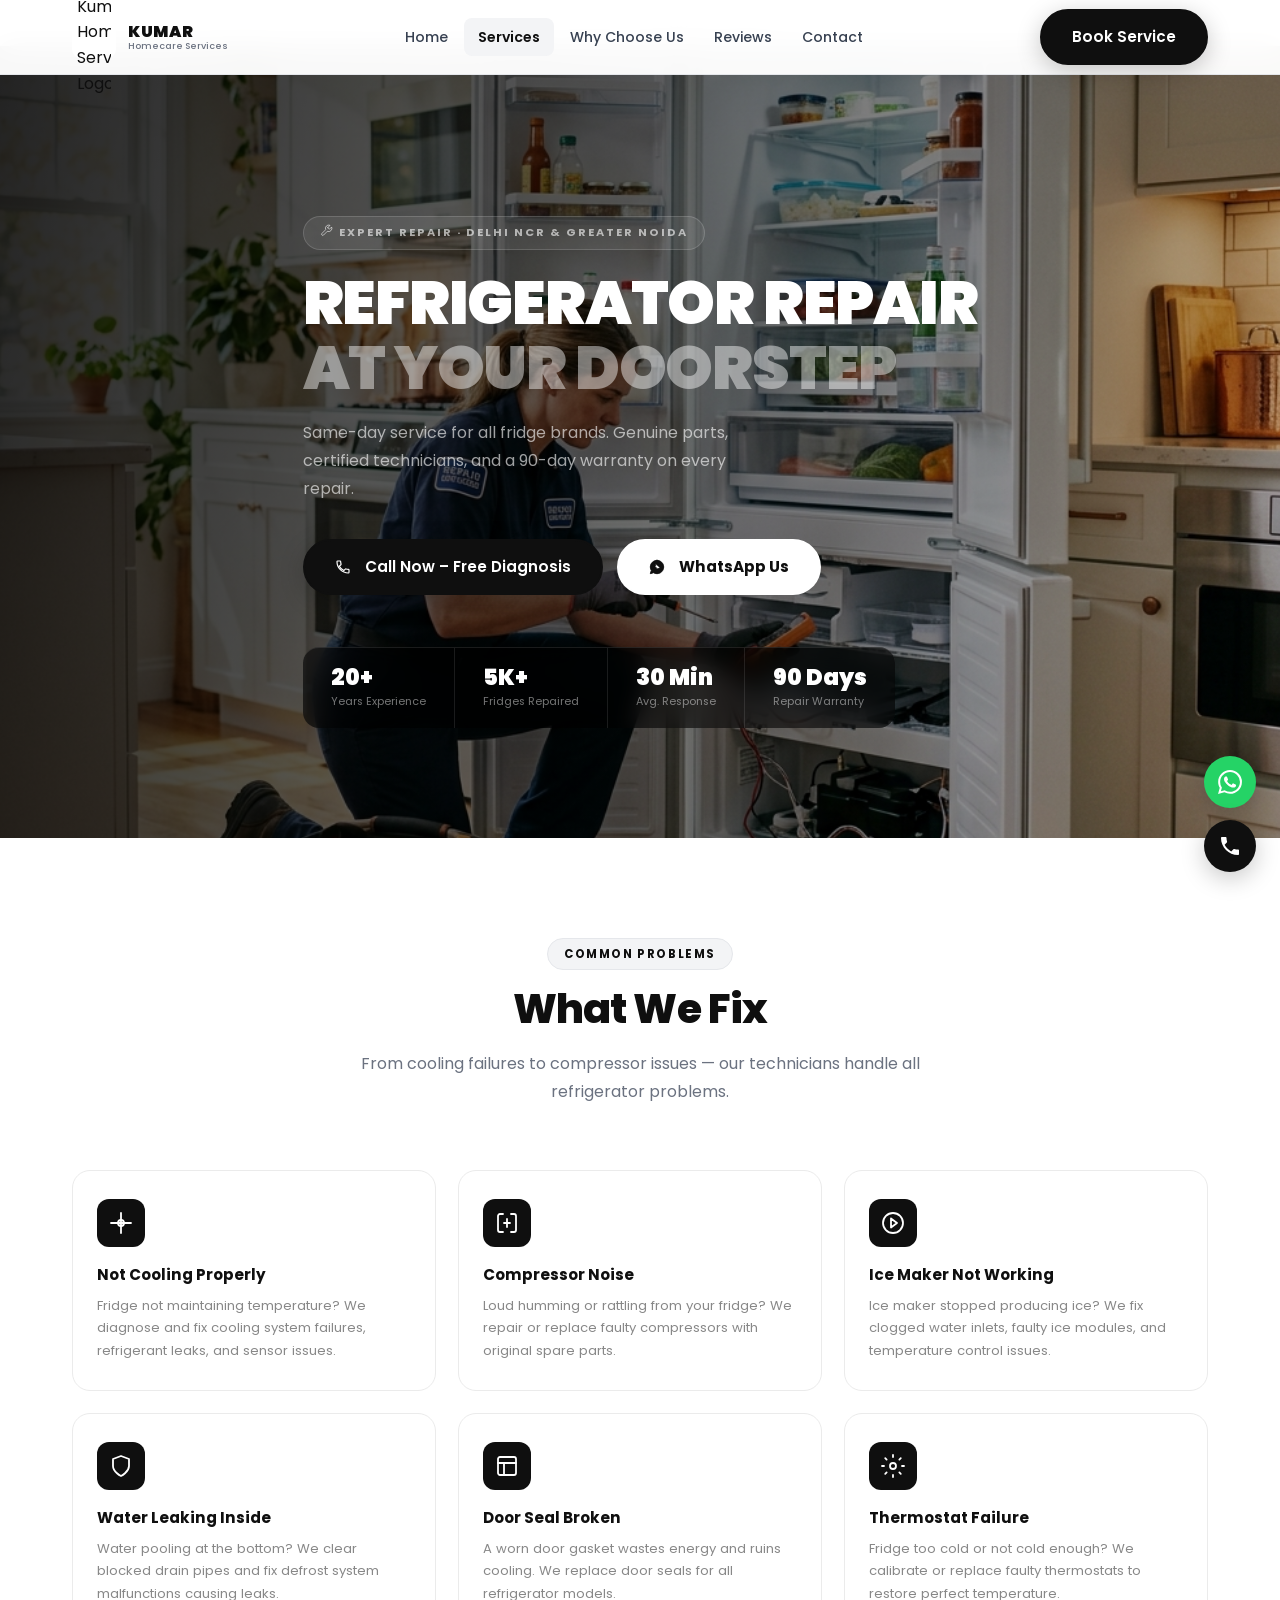
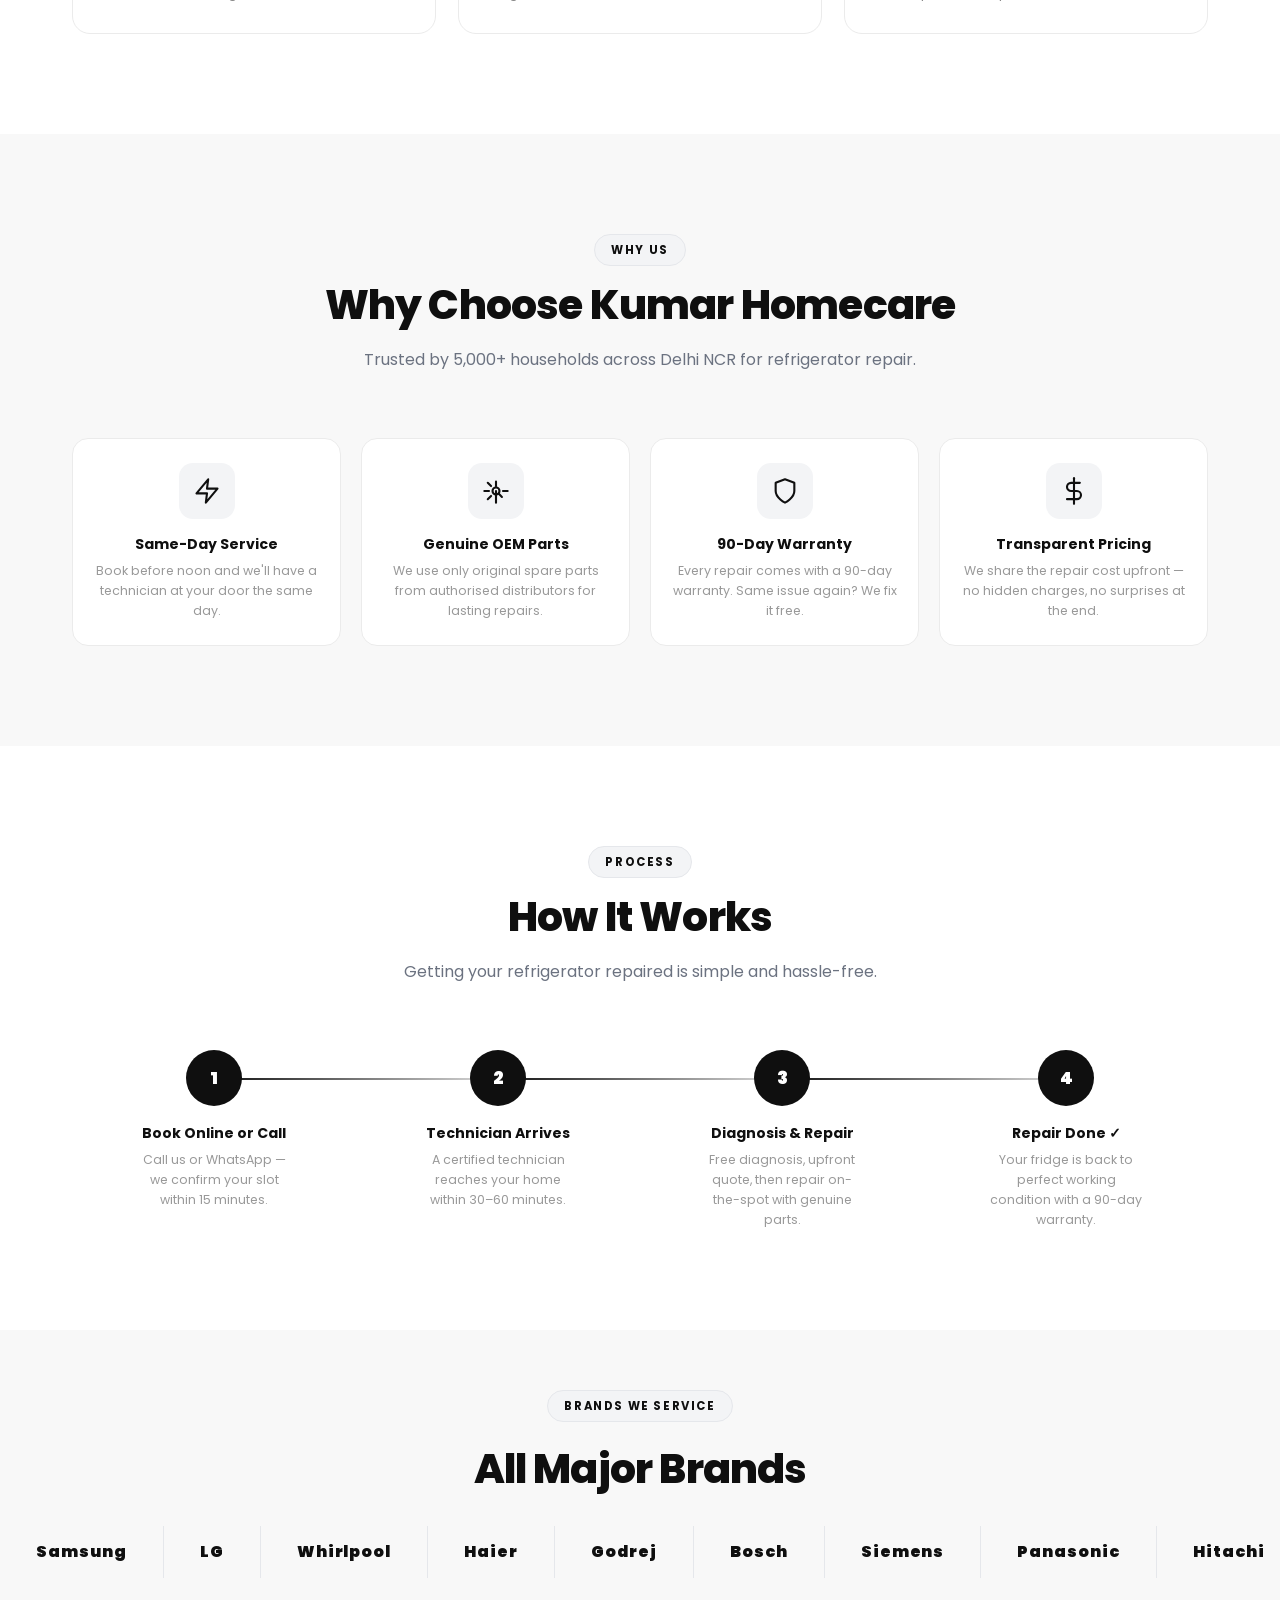
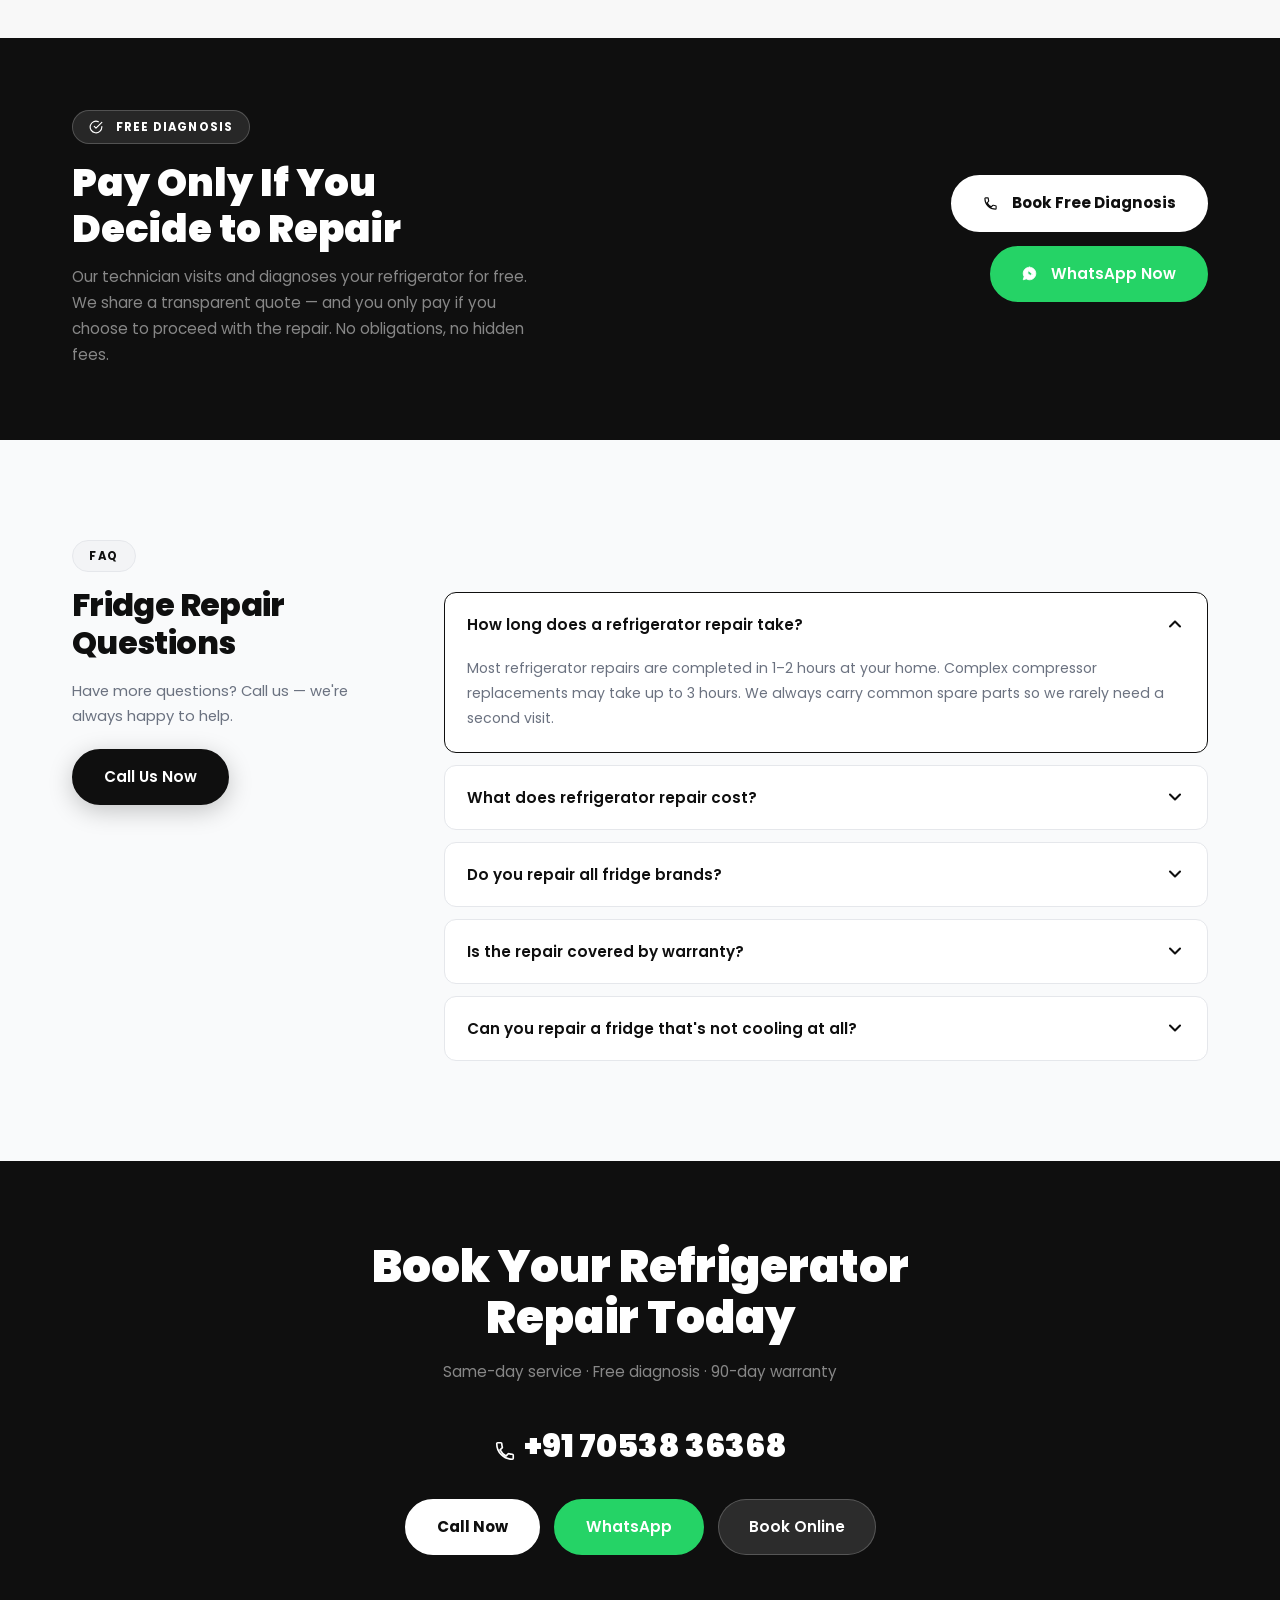
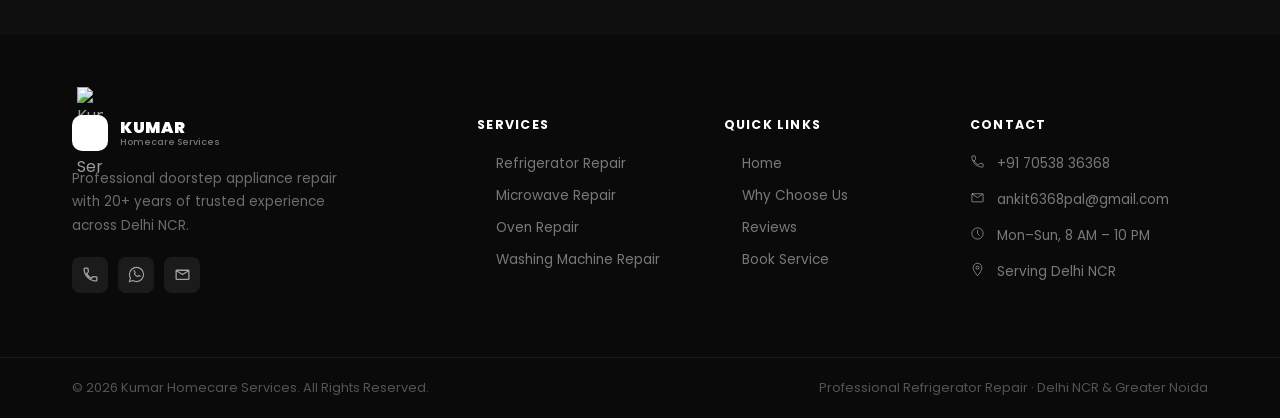
==== fridge-repair.html @ 42f9890f "without folder" ====
<!DOCTYPE html>
<html lang="en">
<head>
  <meta charset="UTF-8"/>
  <meta name="viewport" content="width=device-width, initial-scale=1.0"/>
  <title>Refrigerator Repair at Doorstep – Kumar Homecare Services</title>
  <meta name="description" content="Expert refrigerator repair service at your doorstep in Delhi NCR & Greater Noida. Same-day service, genuine parts, 90-day warranty. Call +91 70538 36368."/>
  <link rel="preconnect" href="https://fonts.googleapis.com"/>
  <link rel="preconnect" href="https://fonts.gstatic.com" crossorigin/>
  <link href="https://fonts.googleapis.com/css2?family=Poppins:ital,wght@0,300;0,400;0,500;0,600;0,700;0,800;0,900;1,400&display=swap" rel="stylesheet"/>
  <link rel="stylesheet" href="style.css"/>
  <link rel="icon" type="image/x-icon" href="/public/logo.png"/>
  <style>
    /* ── Service Hero ── */
    .sp-hero{position:relative;min-height:88vh;display:flex;flex-direction:column;justify-content:center;overflow:hidden;}
    .sp-hero-bg{position:absolute;inset:0;background:url('fridge_repair.png') center center/cover no-repeat;transform:scale(1.04);transition:transform 8s ease;}
    .sp-hero-bg::after{content:'';position:absolute;inset:0;background:linear-gradient(105deg,rgba(0,0,0,0.88) 0%,rgba(0,0,0,0.5) 60%,rgba(0,0,0,0.2) 100%);}
    .sp-hero-content{position:relative;z-index:2;padding:140px 0 80px;}
    .sp-breadcrumb{display:flex;align-items:center;gap:8px;font-size:0.82rem;color:#888;background:#fff;border-bottom:1px solid #eee;padding:12px 0;}
    .sp-breadcrumb a{color:#888;text-decoration:none;transition:color .2s;}
    .sp-breadcrumb a:hover{color:#0f0f0f;}
    .sp-breadcrumb span{opacity:.4;}
    .sp-bc-current{color:#0f0f0f;font-weight:600;opacity:1;}
    .sp-eyebrow{display:inline-block;font-size:0.7rem;font-weight:700;letter-spacing:0.18em;color:rgba(255,255,255,0.6);text-transform:uppercase;background:rgba(255,255,255,0.08);border:1px solid rgba(255,255,255,0.15);padding:7px 16px;border-radius:50px;margin-bottom:20px;}
    .sp-headline{font-size:clamp(2rem,5vw,3.8rem);font-weight:900;color:#fff;line-height:1.08;letter-spacing:-0.02em;text-transform:uppercase;margin-bottom:18px;max-width:680px;}
    .sp-headline span{color:rgba(255,255,255,0.45);}
    .sp-sub{font-size:1rem;color:rgba(255,255,255,0.62);line-height:1.75;max-width:440px;margin-bottom:36px;}
    .sp-actions{display:flex;gap:14px;flex-wrap:wrap;}
    .sp-trust{display:flex;gap:0;margin-top:52px;background:rgba(0,0,0,0.55);backdrop-filter:blur(12px);border-top:1px solid rgba(255,255,255,0.1);border-radius:16px;overflow:hidden;width:fit-content;}
    .sp-trust-item{padding:18px 28px;display:flex;flex-direction:column;}
    .sp-trust-item+.sp-trust-item{border-left:1px solid rgba(255,255,255,0.1);}
    .sp-trust-num{font-size:1.4rem;font-weight:900;color:#fff;line-height:1;}
    .sp-trust-lbl{font-size:0.68rem;color:rgba(255,255,255,0.45);margin-top:4px;white-space:nowrap;}
    /* Breadcrumb */
    .breadcrumb{background:#f8f8f8;border-bottom:1px solid #e8e8e8;padding:14px 0;}
    .breadcrumb-inner{display:flex;align-items:center;gap:8px;font-size:0.82rem;color:#888;}
    .breadcrumb-inner a{color:#888;text-decoration:none;transition:color .2s;}
    .breadcrumb-inner a:hover{color:#0f0f0f;}
    .bc-sep{opacity:.4;}
    .bc-current{color:#0f0f0f;font-weight:600;}
    /* Issues grid */
    .issues-grid{display:grid;grid-template-columns:repeat(3,1fr);gap:22px;margin-top:52px;}
    .issue-card{background:#fff;border:1.5px solid #ebebeb;border-radius:18px;padding:28px 24px;transition:border-color .25s,box-shadow .25s,transform .25s;}
    .issue-card:hover{border-color:#0f0f0f;box-shadow:0 8px 32px rgba(0,0,0,0.1);transform:translateY(-4px);}
    .issue-icon{width:48px;height:48px;background:#0f0f0f;border-radius:12px;display:flex;align-items:center;justify-content:center;margin-bottom:16px;}
    .issue-icon svg{width:24px;height:24px;stroke:#fff;fill:none;stroke-width:1.8;stroke-linecap:round;stroke-linejoin:round;}
    .issue-card h4{font-size:0.95rem;font-weight:700;color:#0f0f0f;margin-bottom:8px;}
    .issue-card p{font-size:0.82rem;color:#888;line-height:1.7;}
    /* Feature bar */
    .feature-bar{display:grid;grid-template-columns:repeat(4,1fr);gap:20px;margin-top:52px;}
    .feature-card{background:#fff;border:1.5px solid #ebebeb;border-radius:16px;padding:24px 20px;text-align:center;transition:border-color .25s,box-shadow .25s;}
    .feature-card:hover{border-color:#0f0f0f;box-shadow:0 6px 24px rgba(0,0,0,0.08);}
    .feature-icon{width:56px;height:56px;background:#f3f4f6;border-radius:14px;display:flex;align-items:center;justify-content:center;margin:0 auto 14px;color:#0f0f0f;}
    .feature-card h4{font-size:0.88rem;font-weight:700;color:#0f0f0f;margin-bottom:6px;}
    .feature-card p{font-size:0.78rem;color:#999;line-height:1.6;}
    /* Steps */
    .steps-inline{display:flex;align-items:flex-start;gap:0;margin-top:52px;}
    .step-inline{flex:1;text-align:center;position:relative;}
    .step-inline+.step-inline::before{content:'';position:absolute;top:28px;left:-50%;width:100%;height:2px;background:linear-gradient(to right,#0f0f0f,#ddd);z-index:0;}
    .step-num{width:56px;height:56px;background:#0f0f0f;color:#fff;border-radius:50%;display:flex;align-items:center;justify-content:center;font-size:1.1rem;font-weight:900;margin:0 auto 16px;position:relative;z-index:1;}
    .step-inline h4{font-size:0.88rem;font-weight:700;color:#0f0f0f;margin-bottom:6px;}
    .step-inline p{font-size:0.78rem;color:#999;line-height:1.6;max-width:160px;margin:0 auto;}
    /* Pricing note */
    .price-section{background:#0f0f0f;padding:72px 0;}
    .price-inner{display:grid;grid-template-columns:1fr auto;gap:48px;align-items:center;}
    .price-badge{display:inline-flex;align-items:center;gap:8px;background:rgba(255,255,255,0.1);border:1px solid rgba(255,255,255,0.2);color:#fff;font-size:0.72rem;font-weight:700;letter-spacing:0.1em;padding:7px 16px;border-radius:50px;text-transform:uppercase;margin-bottom:16px;}
    .price-section h2{font-size:clamp(1.6rem,3vw,2.4rem);font-weight:900;color:#fff;line-height:1.2;margin-bottom:12px;}
    .price-section p{color:rgba(255,255,255,0.5);font-size:0.95rem;line-height:1.7;max-width:480px;}
    /* FAQ */
    .sp-faq{display:flex;flex-direction:column;gap:12px;margin-top:52px;}
    /* CTA bottom */
    .sp-cta{background:#0f0f0f;padding:80px 0;text-align:center;}
    .sp-cta h2{font-size:clamp(1.8rem,3.5vw,3rem);font-weight:900;color:#fff;margin-bottom:16px;line-height:1.15;}
    .sp-cta p{color:rgba(255,255,255,0.5);font-size:0.95rem;margin-bottom:36px;}
    .sp-cta-phone{font-size:clamp(1.4rem,3vw,2rem);font-weight:900;color:#fff;margin-bottom:28px;}
    .sp-cta-btns{display:flex;gap:14px;justify-content:center;flex-wrap:wrap;}
    /* Mobile */
    @media(max-width:768px){
      .sp-hero-content{padding:110px 0 60px;}
      .sp-headline{font-size:1.7rem;}
      .sp-sub{font-size:0.85rem;}
      .sp-actions{flex-direction:column;max-width:280px;}
      .sp-actions .btn{text-align:center;justify-content:center;}
      .sp-trust{flex-wrap:wrap;width:100%;}
      .sp-trust-item{flex:1;min-width:120px;padding:14px 16px;}
      .issues-grid{grid-template-columns:1fr 1fr;}
      .feature-bar{grid-template-columns:1fr 1fr;}
      .steps-inline{flex-direction:column;align-items:center;gap:28px;}
      .step-inline+.step-inline::before{display:none;}
      .price-inner{grid-template-columns:1fr;text-align:center;}
      .sp-cta-btns{flex-direction:column;align-items:center;}
    }
    @media(max-width:480px){
      .issues-grid{grid-template-columns:1fr;}
      .feature-bar{grid-template-columns:1fr;}
    }
  </style>
</head>
<body>

  <!-- LOADER -->
  <div class="page-loader" id="pageLoader">
    <div class="loader-logo"><span class="loader-brand">KUMAR</span><span class="loader-sub">Homecare Services</span></div>
    <div class="loader-spinner"></div>
  </div>

  <div id="scrollProgress" class="scroll-progress-bar"></div>

  <!-- FLOATING BUTTONS -->
  <div class="float-btns">
    <a href="https://wa.me/917053836368" target="_blank" class="float-btn float-wa" aria-label="WhatsApp">
      <svg viewBox="0 0 24 24" fill="currentColor"><path d="M17.472 14.382c-.297-.149-1.758-.867-2.03-.967-.273-.099-.471-.148-.67.15-.197.297-.767.966-.94 1.164-.173.199-.347.223-.644.075-.297-.15-1.255-.463-2.39-1.475-.883-.788-1.48-1.761-1.653-2.059-.173-.297-.018-.458.13-.606.134-.133.298-.347.446-.52.149-.174.198-.298.298-.497.099-.198.05-.371-.025-.52-.075-.149-.669-1.612-.916-2.207-.242-.579-.487-.5-.669-.51-.173-.008-.371-.01-.57-.01-.198 0-.52.074-.792.372-.272.297-1.04 1.016-1.04 2.479 0 1.462 1.065 2.875 1.213 3.074.149.198 2.096 3.2 5.077 4.487.709.306 1.262.489 1.694.625.712.227 1.36.195 1.871.118.571-.085 1.758-.719 2.006-1.413.248-.694.248-1.289.173-1.413-.074-.124-.272-.198-.57-.347m-5.421 7.403h-.004a9.87 9.87 0 01-5.031-1.378l-.361-.214-3.741.982.998-3.648-.235-.374a9.86 9.86 0 01-1.51-5.26c.001-5.45 4.436-9.884 9.888-9.884 2.64 0 5.122 1.03 6.988 2.898a9.825 9.825 0 012.893 6.994c-.003 5.45-4.437 9.884-9.885 9.884m8.413-18.297A11.815 11.815 0 0012.05 0C5.495 0 .16 5.335.157 11.892c0 2.096.547 4.142 1.588 5.945L.057 24l6.305-1.654a11.882 11.882 0 005.683 1.448h.005c6.554 0 11.89-5.335 11.893-11.893a11.821 11.821 0 00-3.48-8.413Z"/></svg>
    </a>
    <a href="tel:+917053836368" class="float-btn float-call" aria-label="Call Us">
      <svg viewBox="0 0 24 24" fill="currentColor"><path d="M6.62 10.79c1.44 2.83 3.76 5.14 6.59 6.59l2.2-2.2c.27-.27.67-.36 1.02-.24 1.12.37 2.33.57 3.57.57.55 0 1 .45 1 1V20c0 .55-.45 1-1 1-9.39 0-17-7.61-17-17 0-.55.45-1 1-1h3.5c.55 0 1 .45 1 1 0 1.25.2 2.45.57 3.57.11.35.03.74-.25 1.02l-2.2 2.2z"/></svg>
    </a>
  </div>

  <!-- NAVBAR -->
  <header class="navbar" id="navbar">
    <div class="nav-inner">
      <a href="index.html" class="logo" aria-label="Kumar Homecare Services">
        <div class="logo-icon"><img src="/public/logo.png" alt="Kumar Homecare Services Logo"></div>
        <div class="logo-text"><span class="logo-brand">KUMAR</span><span class="logo-sub">Homecare Services</span></div>
      </a>
      <nav class="nav-links" id="navLinks">
        <a href="index.html" class="nav-link">Home</a>
        <a href="index.html#services" class="nav-link active">Services</a>
        <a href="index.html#why-us" class="nav-link">Why Choose Us</a>
        <a href="index.html#reviews" class="nav-link">Reviews</a>
        <a href="index.html#contact" class="nav-link">Contact</a>
      </nav>
      <a href="index.html#contact" class="btn btn-primary nav-cta">Book Service</a>
      <button class="hamburger" id="hamburger" aria-label="Toggle Menu" aria-expanded="false">
        <span></span><span></span><span></span>
      </button>
    </div>
  </header>
  <div class="mobile-menu" id="mobileMenu">
    <a href="index.html" class="mobile-link">Home</a>
    <a href="index.html#services" class="mobile-link">Services</a>
    <a href="index.html#why-us" class="mobile-link">Why Choose Us</a>
    <a href="index.html#reviews" class="mobile-link">Reviews</a>
    <a href="index.html#contact" class="mobile-link">Contact</a>
    <a href="index.html#contact" class="btn btn-primary mobile-cta">Book Service</a>
  </div>

  <!-- BREADCRUMB BAR -->
  <div class="sp-breadcrumb">
    <div class="container-wide" style="display:flex;align-items:center;gap:8px;">
      <a href="index.html">Home</a><span>›</span>
      <a href="index.html#services">Services</a><span>›</span>
      <span class="sp-bc-current">Refrigerator Repair</span>
    </div>
  </div>

  <!-- HERO -->
  <section class="sp-hero">
    <div class="sp-hero-bg" id="spHeroBg"></div>
    <div class="container-wide sp-hero-content">
      <span class="sp-eyebrow"><svg viewBox="0 0 24 24" fill="none" width="13" height="13" style="display:inline;vertical-align:-1px;margin-right:6px"><path d="M14.7 6.3a1 1 0 000 1.4l1.6 1.6a1 1 0 001.4 0l3.77-3.77a6 6 0 01-7.94 7.94l-6.91 6.91a2.12 2.12 0 01-3-3l6.91-6.91a6 6 0 017.94-7.94l-3.76 3.76z" stroke="currentColor" stroke-width="1.8" stroke-linecap="round" stroke-linejoin="round"/></svg>Expert Repair &middot; Delhi NCR &amp; Greater Noida</span>
      <h1 class="sp-headline">Refrigerator Repair<br><span>At Your Doorstep</span></h1>
      <p class="sp-sub">Same-day service for all fridge brands. Genuine parts, certified technicians, and a 90-day warranty on every repair.</p>
      <div class="sp-actions">
        <a href="tel:+917053836368" class="btn btn-primary"><svg viewBox="0 0 24 24" fill="none" width="16" height="16" style="display:inline;vertical-align:-3px;margin-right:6px"><path d="M6.62 10.79c1.44 2.83 3.76 5.14 6.59 6.59l2.2-2.2c.27-.27.67-.36 1.02-.24 1.12.37 2.33.57 3.57.57.55 0 1 .45 1 1V20c0 .55-.45 1-1 1-9.39 0-17-7.61-17-17 0-.55.45-1 1-1h3.5c.55 0 1 .45 1 1 0 1.25.2 2.45.57 3.57.11.35.03.74-.25 1.02l-2.2 2.2z" stroke="currentColor" stroke-width="1.8" stroke-linecap="round"/></svg>Call Now &ndash; Free Diagnosis</a>
        <a href="https://wa.me/917053836368" target="_blank" class="btn btn-white"><svg viewBox="0 0 24 24" fill="currentColor" width="16" height="16" style="display:inline;vertical-align:-3px;margin-right:6px"><path d="M17.472 14.382c-.297-.149-1.758-.867-2.03-.967-.273-.099-.471-.148-.67.15-.197.297-.767.966-.94 1.164-.173.199-.347.223-.644.075-.297-.15-1.255-.463-2.39-1.475-.883-.788-1.48-1.761-1.653-2.059-.173-.297-.018-.458.13-.606.134-.133.298-.347.446-.52.149-.174.198-.298.298-.497.099-.198.05-.371-.025-.52-.075-.149-.669-1.612-.916-2.207-.242-.579-.487-.5-.669-.51M12 2C6.477 2 2 6.477 2 12c0 1.89.525 3.66 1.438 5.168L2 22l4.832-1.438A9.96 9.96 0 0012 22c5.523 0 10-4.477 10-10S17.523 2 12 2z" stroke="currentColor" stroke-width="1.4" stroke-linecap="round"/></svg>WhatsApp Us</a>
      </div>
      <div class="sp-trust">
        <div class="sp-trust-item"><span class="sp-trust-num">20+</span><span class="sp-trust-lbl">Years Experience</span></div>
        <div class="sp-trust-item"><span class="sp-trust-num">5K+</span><span class="sp-trust-lbl">Fridges Repaired</span></div>
        <div class="sp-trust-item"><span class="sp-trust-num">30 Min</span><span class="sp-trust-lbl">Avg. Response</span></div>
        <div class="sp-trust-item"><span class="sp-trust-num">90 Days</span><span class="sp-trust-lbl">Repair Warranty</span></div>
      </div>
    </div>
  </section>

  <main>
    <!-- WHAT WE FIX -->
    <section class="section" style="background:#fff;">
      <div class="container-wide">
        <div class="section-header reveal">
          <span class="section-tag">COMMON PROBLEMS</span>
          <h2 class="section-title">What We <span class="accent">Fix</span></h2>
          <p class="section-desc">From cooling failures to compressor issues — our technicians handle all refrigerator problems.</p>
        </div>
        <div class="issues-grid reveal">
          <div class="issue-card">
            <div class="issue-icon"><svg viewBox="0 0 24 24"><path d="M12 2v20M2 12h20"/><circle cx="12" cy="12" r="3"/></svg></div>
            <h4>Not Cooling Properly</h4>
            <p>Fridge not maintaining temperature? We diagnose and fix cooling system failures, refrigerant leaks, and sensor issues.</p>
          </div>
          <div class="issue-card">
            <div class="issue-icon"><svg viewBox="0 0 24 24"><path d="M8 3H5a2 2 0 00-2 2v14a2 2 0 002 2h3M16 3h3a2 2 0 012 2v14a2 2 0 01-2 2h-3M12 8v8M9 12h6"/></svg></div>
            <h4>Compressor Noise</h4>
            <p>Loud humming or rattling from your fridge? We repair or replace faulty compressors with original spare parts.</p>
          </div>
          <div class="issue-card">
            <div class="issue-icon"><svg viewBox="0 0 24 24"><path d="M12 2C6.48 2 2 6.48 2 12s4.48 10 10 10 10-4.48 10-10S17.52 2 12 2zm-2 14.5v-9l6 4.5-6 4.5z"/></svg></div>
            <h4>Ice Maker Not Working</h4>
            <p>Ice maker stopped producing ice? We fix clogged water inlets, faulty ice modules, and temperature control issues.</p>
          </div>
          <div class="issue-card">
            <div class="issue-icon"><svg viewBox="0 0 24 24"><path d="M12 22s8-4 8-10V5l-8-3-8 3v7c0 6 8 10 8 10z"/></svg></div>
            <h4>Water Leaking Inside</h4>
            <p>Water pooling at the bottom? We clear blocked drain pipes and fix defrost system malfunctions causing leaks.</p>
          </div>
          <div class="issue-card">
            <div class="issue-icon"><svg viewBox="0 0 24 24"><rect x="3" y="3" width="18" height="18" rx="2"/><path d="M3 9h18M9 21V9"/></svg></div>
            <h4>Door Seal Broken</h4>
            <p>A worn door gasket wastes energy and ruins cooling. We replace door seals for all refrigerator models.</p>
          </div>
          <div class="issue-card">
            <div class="issue-icon"><svg viewBox="0 0 24 24"><circle cx="12" cy="12" r="3"/><path d="M12 1v2M12 21v2M4.22 4.22l1.42 1.42M18.36 18.36l1.42 1.42M1 12h2M21 12h2M4.22 19.78l1.42-1.42M18.36 5.64l1.42-1.42"/></svg></div>
            <h4>Thermostat Failure</h4>
            <p>Fridge too cold or not cold enough? We calibrate or replace faulty thermostats to restore perfect temperature.</p>
          </div>
        </div>
      </div>
    </section>

    <!-- WHY CHOOSE US -->
    <section class="section" style="background:#f8f8f8;">
      <div class="container-wide">
        <div class="section-header reveal">
          <span class="section-tag">WHY US</span>
          <h2 class="section-title">Why Choose <span class="accent">Kumar Homecare</span></h2>
          <p class="section-desc">Trusted by 5,000+ households across Delhi NCR for refrigerator repair.</p>
        </div>
        <div class="feature-bar reveal">
          <div class="feature-card">
            <div class="feature-icon"><svg viewBox="0 0 24 24" fill="none" width="28" height="28"><path d="M13 2L3 14h9l-1 8 10-12h-9l1-8z" stroke="currentColor" stroke-width="1.8" stroke-linecap="round" stroke-linejoin="round"/></svg></div>
            <h4>Same-Day Service</h4>
            <p>Book before noon and we'll have a technician at your door the same day.</p>
          </div>
          <div class="feature-card">
            <div class="feature-icon"><svg viewBox="0 0 24 24" fill="none" width="28" height="28"><path d="M12 22V12m0-8v4M4.93 4.93l2.83 2.83M14.24 14.24l2.83 2.83M2 12h4M18 12h4M4.93 19.07l2.83-2.83" stroke="currentColor" stroke-width="1.8" stroke-linecap="round"/><circle cx="12" cy="12" r="3" stroke="currentColor" stroke-width="1.8"/></svg></div>
            <h4>Genuine OEM Parts</h4>
            <p>We use only original spare parts from authorised distributors for lasting repairs.</p>
          </div>
          <div class="feature-card">
            <div class="feature-icon"><svg viewBox="0 0 24 24" fill="none" width="28" height="28"><path d="M12 22s8-4 8-10V5l-8-3-8 3v7c0 6 8 10 8 10z" stroke="currentColor" stroke-width="1.8" stroke-linecap="round" stroke-linejoin="round"/></svg></div>
            <h4>90-Day Warranty</h4>
            <p>Every repair comes with a 90-day warranty. Same issue again? We fix it free.</p>
          </div>
          <div class="feature-card">
            <div class="feature-icon"><svg viewBox="0 0 24 24" fill="none" width="28" height="28"><line x1="12" y1="1" x2="12" y2="23" stroke="currentColor" stroke-width="1.8" stroke-linecap="round"/><path d="M17 5H9.5a3.5 3.5 0 000 7h5a3.5 3.5 0 010 7H6" stroke="currentColor" stroke-width="1.8" stroke-linecap="round"/></svg></div>
            <h4>Transparent Pricing</h4>
            <p>We share the repair cost upfront — no hidden charges, no surprises at the end.</p>
          </div>
        </div>
      </div>
    </section>

    <!-- HOW IT WORKS -->
    <section class="section" style="background:#fff;">
      <div class="container-wide">
        <div class="section-header reveal">
          <span class="section-tag">PROCESS</span>
          <h2 class="section-title">How It <span class="accent">Works</span></h2>
          <p class="section-desc">Getting your refrigerator repaired is simple and hassle-free.</p>
        </div>
        <div class="steps-inline reveal">
          <div class="step-inline">
            <div class="step-num">1</div>
            <h4>Book Online or Call</h4>
            <p>Call us or WhatsApp — we confirm your slot within 15 minutes.</p>
          </div>
          <div class="step-inline">
            <div class="step-num">2</div>
            <h4>Technician Arrives</h4>
            <p>A certified technician reaches your home within 30–60 minutes.</p>
          </div>
          <div class="step-inline">
            <div class="step-num">3</div>
            <h4>Diagnosis & Repair</h4>
            <p>Free diagnosis, upfront quote, then repair on-the-spot with genuine parts.</p>
          </div>
          <div class="step-inline">
            <div class="step-num">4</div>
            <h4>Repair Done ✓</h4>
            <p>Your fridge is back to perfect working condition with a 90-day warranty.</p>
          </div>
        </div>
      </div>
    </section>

    <!-- BRANDS -->
    <section style="background:#f8f8f8;padding:60px 0;overflow:hidden;">
      <div class="container-wide" style="text-align:center;margin-bottom:32px;">
        <span class="section-tag">BRANDS WE SERVICE</span>
        <h2 class="section-title" style="margin-top:8px;">All Major <span class="accent">Brands</span></h2>
      </div>
      <div class="brand-slider-wrap">
        <div class="brand-track">
          <div class="brand-slide"><span class="brand-name">Samsung</span></div>
          <div class="brand-slide"><span class="brand-name">LG</span></div>
          <div class="brand-slide"><span class="brand-name">Whirlpool</span></div>
          <div class="brand-slide"><span class="brand-name">Haier</span></div>
          <div class="brand-slide"><span class="brand-name">Godrej</span></div>
          <div class="brand-slide"><span class="brand-name">Bosch</span></div>
          <div class="brand-slide"><span class="brand-name">Siemens</span></div>
          <div class="brand-slide"><span class="brand-name">Panasonic</span></div>
          <div class="brand-slide"><span class="brand-name">Hitachi</span></div>
          <div class="brand-slide"><span class="brand-name">Electrolux</span></div>
          <div class="brand-slide"><span class="brand-name">Voltas</span></div>
          <div class="brand-slide"><span class="brand-name">IFB</span></div>
          <!-- duplicate -->
          <div class="brand-slide"><span class="brand-name">Samsung</span></div>
          <div class="brand-slide"><span class="brand-name">LG</span></div>
          <div class="brand-slide"><span class="brand-name">Whirlpool</span></div>
          <div class="brand-slide"><span class="brand-name">Haier</span></div>
          <div class="brand-slide"><span class="brand-name">Godrej</span></div>
          <div class="brand-slide"><span class="brand-name">Bosch</span></div>
          <div class="brand-slide"><span class="brand-name">Siemens</span></div>
          <div class="brand-slide"><span class="brand-name">Panasonic</span></div>
          <div class="brand-slide"><span class="brand-name">Hitachi</span></div>
          <div class="brand-slide"><span class="brand-name">Electrolux</span></div>
          <div class="brand-slide"><span class="brand-name">Voltas</span></div>
          <div class="brand-slide"><span class="brand-name">IFB</span></div>
        </div>
      </div>
    </section>

    <!-- PRICING NOTE -->
    <section class="price-section">
      <div class="container-wide">
        <div class="price-inner">
          <div>
            <div class="price-badge"><svg viewBox="0 0 24 24" fill="none" width="14" height="14" style="display:inline;vertical-align:-2px;margin-right:5px"><path d="M22 11.08V12a10 10 0 11-5.93-9.14" stroke="currentColor" stroke-width="2" stroke-linecap="round" stroke-linejoin="round"/><polyline points="22 4 12 14.01 9 11.01" stroke="currentColor" stroke-width="2" stroke-linecap="round" stroke-linejoin="round"/></svg>Free Diagnosis</div>
            <h2>Pay Only If You<br>Decide to Repair</h2>
            <p>Our technician visits and diagnoses your refrigerator for free. We share a transparent quote — and you only pay if you choose to proceed with the repair. No obligations, no hidden fees.</p>
          </div>
          <div style="display:flex;flex-direction:column;gap:14px;align-items:flex-end;">
            <a href="tel:+917053836368" class="btn btn-white"><svg viewBox="0 0 24 24" fill="none" width="15" height="15" style="display:inline;vertical-align:-2px;margin-right:6px"><path d="M6.62 10.79c1.44 2.83 3.76 5.14 6.59 6.59l2.2-2.2c.27-.27.67-.36 1.02-.24 1.12.37 2.33.57 3.57.57.55 0 1 .45 1 1V20c0 .55-.45 1-1 1-9.39 0-17-7.61-17-17 0-.55.45-1 1-1h3.5c.55 0 1 .45 1 1 0 1.25.2 2.45.57 3.57.11.35.03.74-.25 1.02l-2.2 2.2z" stroke="currentColor" stroke-width="1.8" stroke-linecap="round"/></svg>Book Free Diagnosis</a>
            <a href="https://wa.me/917053836368" target="_blank" class="btn btn-wa"><svg viewBox="0 0 24 24" fill="currentColor" width="15" height="15" style="display:inline;vertical-align:-2px;margin-right:6px"><path d="M17.472 14.382c-.297-.149-1.758-.867-2.03-.967-.273-.099-.471-.148-.67.15-.197.297-.767.966-.94 1.164-.173.199-.347.223-.644.075-.297-.15-1.255-.463-2.39-1.475-.883-.788-1.48-1.761-1.653-2.059-.173-.297-.018-.458.13-.606.134-.133.298-.347.446-.52.149-.174.198-.298.298-.497.099-.198.05-.371-.025-.52-.075-.149-.669-1.612-.916-2.207-.242-.579-.487-.5-.669-.51M12 2C6.477 2 2 6.477 2 12c0 1.89.525 3.66 1.438 5.168L2 22l4.832-1.438A9.96 9.96 0 0012 22c5.523 0 10-4.477 10-10S17.523 2 12 2z" stroke="currentColor" stroke-width="1.4" stroke-linecap="round"/></svg>WhatsApp Now</a>
          </div>
        </div>
      </div>
    </section>

    <!-- FAQ -->
    <section class="section faq-section">
      <div class="container-wide">
        <div class="faq-layout">
          <div class="faq-left reveal">
            <span class="section-tag">FAQ</span>
            <h2 class="section-title">Fridge Repair<br><span class="accent">Questions</span></h2>
            <p>Have more questions? Call us — we're always happy to help.</p>
            <a href="tel:+917053836368" class="btn btn-primary" style="margin-top:20px">Call Us Now</a>
          </div>
          <div class="faq-right reveal reveal-delay sp-faq">
            <div class="faq-item"><button class="faq-q" aria-expanded="false"><span>How long does a refrigerator repair take?</span><svg class="faq-arrow" viewBox="0 0 24 24" fill="none" width="20" height="20"><path d="M6 9l6 6 6-6" stroke="#0f0f0f" stroke-width="2.5" stroke-linecap="round" stroke-linejoin="round"/></svg></button><div class="faq-ans"><p>Most refrigerator repairs are completed in 1–2 hours at your home. Complex compressor replacements may take up to 3 hours. We always carry common spare parts so we rarely need a second visit.</p></div></div>
            <div class="faq-item"><button class="faq-q" aria-expanded="false"><span>What does refrigerator repair cost?</span><svg class="faq-arrow" viewBox="0 0 24 24" fill="none" width="20" height="20"><path d="M6 9l6 6 6-6" stroke="#0f0f0f" stroke-width="2.5" stroke-linecap="round" stroke-linejoin="round"/></svg></button><div class="faq-ans"><p>Repair costs depend on the issue and parts needed. Diagnosis is always free. We provide a full quote before starting any work — typically repairs range from ₹500 to ₹3,500.</p></div></div>
            <div class="faq-item"><button class="faq-q" aria-expanded="false"><span>Do you repair all fridge brands?</span><svg class="faq-arrow" viewBox="0 0 24 24" fill="none" width="20" height="20"><path d="M6 9l6 6 6-6" stroke="#0f0f0f" stroke-width="2.5" stroke-linecap="round" stroke-linejoin="round"/></svg></button><div class="faq-ans"><p>Yes! We repair Samsung, LG, Whirlpool, Haier, Godrej, Bosch, Siemens, Panasonic, Hitachi, IFB, Electrolux, Voltas, and many more brands.</p></div></div>
            <div class="faq-item"><button class="faq-q" aria-expanded="false"><span>Is the repair covered by warranty?</span><svg class="faq-arrow" viewBox="0 0 24 24" fill="none" width="20" height="20"><path d="M6 9l6 6 6-6" stroke="#0f0f0f" stroke-width="2.5" stroke-linecap="round" stroke-linejoin="round"/></svg></button><div class="faq-ans"><p>Absolutely. Every repair we perform comes with a 90-day service warranty. If the same fault reoccurs within 90 days, we fix it at no extra charge.</p></div></div>
            <div class="faq-item"><button class="faq-q" aria-expanded="false"><span>Can you repair a fridge that's not cooling at all?</span><svg class="faq-arrow" viewBox="0 0 24 24" fill="none" width="20" height="20"><path d="M6 9l6 6 6-6" stroke="#0f0f0f" stroke-width="2.5" stroke-linecap="round" stroke-linejoin="round"/></svg></button><div class="faq-ans"><p>Yes, complete cooling failure is one of the most common issues we fix. It's usually caused by a faulty compressor, gas leak, or thermostat failure — all of which we diagnose and repair at your home.</p></div></div>
          </div>
        </div>
      </div>
    </section>

    <!-- BOTTOM CTA -->
    <section class="sp-cta">
      <div class="container-wide">
        <h2>Book Your Refrigerator<br>Repair Today</h2>
        <p>Same-day service · Free diagnosis · 90-day warranty</p>
        <div class="sp-cta-phone"><svg viewBox="0 0 24 24" fill="none" width="22" height="22" style="display:inline;vertical-align:-5px;margin-right:8px"><path d="M6.62 10.79c1.44 2.83 3.76 5.14 6.59 6.59l2.2-2.2c.27-.27.67-.36 1.02-.24 1.12.37 2.33.57 3.57.57.55 0 1 .45 1 1V20c0 .55-.45 1-1 1-9.39 0-17-7.61-17-17 0-.55.45-1 1-1h3.5c.55 0 1 .45 1 1 0 1.25.2 2.45.57 3.57.11.35.03.74-.25 1.02l-2.2 2.2z" stroke="currentColor" stroke-width="1.8" stroke-linecap="round"/></svg>+91 70538 36368</div>
        <div class="sp-cta-btns">
          <a href="tel:+917053836368" class="btn btn-white">Call Now</a>
          <a href="https://wa.me/917053836368" target="_blank" class="btn btn-wa">WhatsApp</a>
          <a href="index.html#contact" class="btn" style="background:rgba(255,255,255,0.12);color:#fff;border:1.5px solid rgba(255,255,255,0.2);">Book Online</a>
        </div>
      </div>
    </section>
  </main>

  <!-- FOOTER -->
  <footer class="footer" id="footer">
    <div class="container-wide footer-top">
      <div class="footer-brand-col">
        <div class="logo footer-logo">
          <div class="logo-icon logo-icon-sm"><img src="/public/logo.png" alt="Kumar Homecare Services"></div>
          <div class="logo-text"><span class="logo-brand" style="color:#fff">KUMAR</span><span class="logo-sub" style="color:rgba(255,255,255,0.45)">Homecare Services</span></div>
        </div>
        <p class="footer-tagline">Professional doorstep appliance repair with 20+ years of trusted experience across Delhi NCR.</p>
        <div class="footer-social">
          <a href="tel:+917053836368" class="social-btn" aria-label="Call"><svg viewBox="0 0 24 24" fill="none" width="17" height="17"><path d="M6.62 10.79c1.44 2.83 3.76 5.14 6.59 6.59l2.2-2.2c.27-.27.67-.36 1.02-.24 1.12.37 2.33.57 3.57.57.55 0 1 .45 1 1V20c0 .55-.45 1-1 1-9.39 0-17-7.61-17-17 0-.55.45-1 1-1h3.5c.55 0 1 .45 1 1 0 1.25.2 2.45.57 3.57.11.35.03.74-.25 1.02l-2.2 2.2z" stroke="currentColor" stroke-width="1.8" stroke-linecap="round" stroke-linejoin="round"/></svg></a>
          <a href="https://wa.me/917053836368" target="_blank" class="social-btn" aria-label="WhatsApp"><svg viewBox="0 0 24 24" fill="none" width="17" height="17"><path d="M17.472 14.382c-.297-.149-1.758-.867-2.03-.967-.273-.099-.471-.148-.67.15-.197.297-.767.966-.94 1.164-.173.199-.347.223-.644.075-.297-.15-1.255-.463-2.39-1.475-.883-.788-1.48-1.761-1.653-2.059-.173-.297-.018-.458.13-.606.134-.133.298-.347.446-.52.149-.174.198-.298.298-.497.099-.198.05-.371-.025-.52-.075-.149-.669-1.612-.916-2.207-.242-.579-.487-.5-.669-.51M12 2C6.477 2 2 6.477 2 12c0 1.89.525 3.66 1.438 5.168L2 22l4.832-1.438A9.96 9.96 0 0012 22c5.523 0 10-4.477 10-10S17.523 2 12 2z" stroke="currentColor" stroke-width="1.6" stroke-linecap="round"/></svg></a>
          <a href="mailto:ankit6368pal@gmail.com" class="social-btn" aria-label="Email"><svg viewBox="0 0 24 24" fill="none" width="17" height="17"><path d="M4 7l8 5 8-5M4 6h16a1 1 0 011 1v11a1 1 0 01-1 1H4a1 1 0 01-1-1V7a1 1 0 011-1z" stroke="currentColor" stroke-width="1.8" stroke-linecap="round" stroke-linejoin="round"/></svg></a>
        </div>
      </div>
      <div class="footer-col">
        <h4 class="footer-heading">Services</h4>
        <ul class="footer-links">
          <li><a href="fridge-repair.html">Refrigerator Repair</a></li>
          <li><a href="microwave-repair.html">Microwave Repair</a></li>
          <li><a href="index.html#services">Oven Repair</a></li>
          <li><a href="washing-machine-repair.html">Washing Machine Repair</a></li>
        </ul>
      </div>
      <div class="footer-col">
        <h4 class="footer-heading">Quick Links</h4>
        <ul class="footer-links">
          <li><a href="index.html">Home</a></li>
          <li><a href="index.html#why-us">Why Choose Us</a></li>
          <li><a href="index.html#reviews">Reviews</a></li>
          <li><a href="index.html#contact">Book Service</a></li>
        </ul>
      </div>
      <div class="footer-col">
        <h4 class="footer-heading">Contact</h4>
        <ul class="footer-contact-list">
          <li><svg viewBox="0 0 24 24" fill="none" width="15" height="15" class="fc-icon"><path d="M6.62 10.79c1.44 2.83 3.76 5.14 6.59 6.59l2.2-2.2c.27-.27.67-.36 1.02-.24 1.12.37 2.33.57 3.57.57.55 0 1 .45 1 1V20c0 .55-.45 1-1 1-9.39 0-17-7.61-17-17 0-.55.45-1 1-1h3.5c.55 0 1 .45 1 1 0 1.25.2 2.45.57 3.57.11.35.03.74-.25 1.02l-2.2 2.2z" stroke="currentColor" stroke-width="1.6" stroke-linecap="round"/></svg><a href="tel:+917053836368">+91 70538 36368</a></li>
          <li><svg viewBox="0 0 24 24" fill="none" width="15" height="15" class="fc-icon"><path d="M4 7l8 5 8-5M4 6h16a1 1 0 011 1v11a1 1 0 01-1 1H4a1 1 0 01-1-1V7a1 1 0 011-1z" stroke="currentColor" stroke-width="1.6" stroke-linecap="round" stroke-linejoin="round"/></svg><a href="mailto:ankit6368pal@gmail.com">ankit6368pal@gmail.com</a></li>
          <li><svg viewBox="0 0 24 24" fill="none" width="15" height="15" class="fc-icon"><circle cx="12" cy="12" r="9" stroke="currentColor" stroke-width="1.6"/><path d="M12 7v5l3 3" stroke="currentColor" stroke-width="1.6" stroke-linecap="round" stroke-linejoin="round"/></svg><span>Mon–Sun, 8 AM – 10 PM</span></li>
          <li><svg viewBox="0 0 24 24" fill="none" width="15" height="15" class="fc-icon"><path d="M12 2C8.13 2 5 5.13 5 9c0 5.25 7 13 7 13s7-7.75 7-13c0-3.87-3.13-7-7-7zm0 9.5a2.5 2.5 0 110-5 2.5 2.5 0 010 5z" stroke="currentColor" stroke-width="1.6" stroke-linejoin="round"/></svg><span>Serving Delhi NCR</span></li>
        </ul>
      </div>
    </div>
    <div class="footer-bottom">
      <div class="container-wide footer-bottom-inner">
        <p>© <span id="footerYear"></span> Kumar Homecare Services. All Rights Reserved.</p>
        <p>Professional Refrigerator Repair · Delhi NCR & Greater Noida</p>
      </div>
    </div>
  </footer>

  <div class="toast" id="toast" role="alert" aria-live="polite"></div>
  <script src="script.js"></script>
  <script>
    // Set hero bg image
    document.getElementById('spHeroBg').style.backgroundImage = "url('fridge_repair.png')";
  </script>
</body>
</html>
---- style.css ----
/* ══════════════════════════════════════════════════════
   KUMAR HOMECARE SERVICES — style.css  (v4 B&W Edition)
   Light bg  → accent = #0f0f0f (BLACK)
   Dark  bg  → accent = #ffffff (WHITE)
   Orange (#F97316) is REMOVED from all visible UI
══════════════════════════════════════════════════════ */

/* ─── RESET & ROOT ─── */
*, *::before, *::after { margin: 0; padding: 0; box-sizing: border-box; }

:root {
  /* Core palette */
  --black:         #0f0f0f;
  --black-soft:    #1a1a1a;
  --black-mid:     #2d2d2d;
  --grey-800:      #374151;
  --grey-600:      #4b5563;
  --grey-500:      #6b7280;
  --grey-300:      #d1d5db;
  --grey-200:      #e5e7eb;
  --grey-100:      #f3f4f6;
  --grey-50:       #f9fafb;
  --white:         #ffffff;

  /* Semantic */
  --bg:            #ffffff;
  --text:          #0f0f0f;
  --text-muted:    #6b7280;

  /* Accent: black on light, white on dark (managed per-section) */
  --accent:        #0f0f0f;   /* used on white/light backgrounds */
  --accent-inv:    #ffffff;   /* used on dark/black backgrounds  */

  --radius:        12px;
  --radius-lg:     18px;
  --radius-xl:     24px;
  --shadow-sm:     0 2px 8px rgba(0,0,0,0.06);
  --shadow:        0 4px 24px rgba(0,0,0,0.08);
  --shadow-lg:     0 12px 48px rgba(0,0,0,0.12);
  --shadow-dark:   0 8px 32px rgba(0,0,0,0.3);
  --transition:    0.25s ease;
  --font:          'Poppins', sans-serif;
}

html   { scroll-behavior: smooth; scroll-padding-top: 76px; }
body   { font-family: var(--font); background: var(--bg); color: var(--text); line-height: 1.6; overflow-x: hidden; -webkit-font-smoothing: antialiased; }
img    { display: block; max-width: 100%; }
a      { color: inherit; }

/* ─── LAYOUT ─── */
.container-wide { max-width: 1200px; margin: 0 auto; padding: 0 32px; }
.section        { padding: 100px 0; }

/* accent text on light bg = BLACK */
.accent { color: var(--black); }

/* ─── REVEAL ANIMATION ─── */
.reveal            { opacity: 0; transform: translateY(30px); transition: opacity 0.65s ease, transform 0.65s ease; }
.reveal.visible    { opacity: 1; transform: none; }
.reveal-delay      { transition-delay: 0.10s; }
.reveal-delay-1    { transition-delay: 0.15s; }
.reveal-delay-2    { transition-delay: 0.25s; }
.reveal-delay-3    { transition-delay: 0.35s; }
.reveal-delay-4    { transition-delay: 0.45s; }

/* ─── SCROLL PROGRESS BAR ─── */
.scroll-progress-bar {
  position: fixed;
  top: 0; left: 0;
  height: 3px;
  width: 0%;
  background: linear-gradient(to right, #0f0f0f, #555);
  z-index: 9999;
  transition: width 0.1s linear;
  border-radius: 0 2px 2px 0;
}

/* ─── PAGE LOADER ─── */
.page-loader {
  position: fixed;
  inset: 0;
  z-index: 99999;
  background: #0f0f0f;
  display: flex;
  flex-direction: column;
  align-items: center;
  justify-content: center;
  gap: 28px;
  transition: opacity 0.6s ease, visibility 0.6s ease;
}
.page-loader.hidden {
  opacity: 0;
  visibility: hidden;
  pointer-events: none;
}
.loader-logo {
  display: flex;
  flex-direction: column;
  align-items: center;
  gap: 6px;
  animation: loaderFadeUp 0.5s ease both;
}
.loader-brand {
  font-size: 1.4rem;
  font-weight: 900;
  color: #ffffff;
  letter-spacing: 0.12em;
  text-transform: uppercase;
}
.loader-sub {
  font-size: 0.65rem;
  font-weight: 500;
  color: rgba(255,255,255,0.4);
  letter-spacing: 0.14em;
  text-transform: uppercase;
}
/* Spinner ring */
.loader-spinner {
  width: 48px;
  height: 48px;
  border: 3px solid rgba(255,255,255,0.1);
  border-top-color: #ffffff;
  border-radius: 50%;
  animation: loaderSpin 0.85s linear infinite;
}
@keyframes loaderSpin {
  to { transform: rotate(360deg); }
}
@keyframes loaderFadeUp {
  from { opacity: 0; transform: translateY(16px); }
  to   { opacity: 1; transform: translateY(0); }
}

/* ─── DIRECTIONAL ANIMATIONS ─── */
/* fade-up (default) */
[data-anim] {
  opacity: 0;
  transform: translateY(36px);
  transition: opacity 0.7s cubic-bezier(0.22,1,0.36,1), transform 0.7s cubic-bezier(0.22,1,0.36,1);
}
[data-anim="left"] { transform: translateX(-48px); }
[data-anim="right"]{ transform: translateX( 48px); }
[data-anim="scale"]{ transform: scale(0.88); }
[data-anim="down"] { transform: translateY(-36px); }
[data-anim].anim-in { opacity: 1; transform: none; }

/* ─── STAGGER CARDS ─── */
[data-stagger] {
  opacity: 0;
  transform: translateY(40px) scale(0.97);
  transition: opacity 0.6s cubic-bezier(0.22,1,0.36,1),
              transform 0.6s cubic-bezier(0.22,1,0.36,1);
}
[data-stagger].anim-in { opacity: 1; transform: none; }


/* ─── SECTION HEADER ─── */
.section-header   { text-align: center; margin-bottom: 64px; }
.section-tag {
  display: inline-block;
  font-size: 0.72rem; font-weight: 700;
  letter-spacing: 0.14em; text-transform: uppercase;
  color: var(--black);
  background: var(--grey-100);
  border: 1px solid var(--grey-200);
  padding: 6px 16px; border-radius: 50px;
  margin-bottom: 14px;
}
.section-title  { font-size: clamp(1.8rem, 3.2vw, 2.6rem); font-weight: 800; line-height: 1.2; letter-spacing: -0.02em; color: var(--black); margin-bottom: 16px; }
.section-desc   { font-size: 1rem; color: var(--grey-500); max-width: 560px; margin: 0 auto; line-height: 1.75; }

/* ─── BUTTONS ─── */
.btn {
  display: inline-flex; align-items: center; gap: 8px;
  padding: 14px 30px; border-radius: 50px;
  font-family: var(--font); font-weight: 600; font-size: 0.95rem;
  text-decoration: none; cursor: pointer; border: 2px solid transparent;
  transition: all var(--transition); white-space: nowrap;
}

/* Primary: BLACK button on white pages */
.btn-primary {
  background: var(--black);
  color: var(--white);
  border-color: var(--black);
  box-shadow: 0 6px 24px rgba(0,0,0,0.22);
}
.btn-primary:hover {
  background: var(--black-mid);
  border-color: var(--black-mid);
  transform: translateY(-2px);
  box-shadow: 0 10px 36px rgba(0,0,0,0.3);
}

/* Outline: on light bg */
.btn-outline {
  background: transparent;
  color: var(--black);
  border-color: var(--grey-300);
}
.btn-outline:hover {
  border-color: var(--black);
  transform: translateY(-2px);
}

/* Hero buttons: WHITE bg button & WHITE outline on dark hero */
.btn-hero-primary {
  background: var(--white);
  color: var(--black);
  border-color: var(--white);
  font-size: 1rem; padding: 16px 36px;
  font-weight: 700;
  box-shadow: 0 6px 28px rgba(255,255,255,0.25);
}
.btn-hero-primary:hover {
  background: var(--grey-100);
  transform: translateY(-2px);
  box-shadow: 0 12px 40px rgba(255,255,255,0.35);
}
.btn-hero-outline {
  background: transparent;
  color: var(--white);
  border-color: rgba(255,255,255,0.55);
  font-size: 1rem; padding: 16px 36px;
}
.btn-hero-outline:hover {
  background: rgba(255,255,255,0.1);
  border-color: var(--white);
  transform: translateY(-2px);
}

/* White button on dark sections (emergency) */
.btn-white {
  background: var(--white);
  color: var(--black);
  border-color: var(--white);
  font-weight: 700;
}
.btn-white:hover { background: var(--grey-100); transform: translateY(-2px); }

/* WhatsApp stays green */
.btn-wa {
  background: #25D366;
  color: var(--white);
  border-color: #25D366;
}
.btn-wa:hover { background: #1ebe5b; transform: translateY(-2px); }

.btn-full { width: 100%; justify-content: center; border-radius: var(--radius); }

/* ─── FLOATING BUTTONS ─── */
.float-btns  { position: fixed; right: 24px; bottom: 28px; display: flex; flex-direction: column; gap: 12px; z-index: 9999; }
.float-btn   {
  width: 52px; height: 52px; border-radius: 50%;
  display: flex; align-items: center; justify-content: center;
  text-decoration: none;
  box-shadow: 0 6px 24px rgba(0,0,0,0.22);
  transition: transform 0.2s, box-shadow 0.2s;
}
.float-btn svg { width: 24px; height: 24px; }
.float-btn:hover { transform: scale(1.1) translateY(-2px); box-shadow: 0 10px 32px rgba(0,0,0,0.3); }

/* Call btn: black on white site */
.float-call { background: var(--black); color: var(--white); }
.float-wa   { background: #25D366;      color: var(--white); }

/* ══════════════════════════════════════
   NAVBAR
══════════════════════════════════════ */
.navbar {
  position: fixed; top: 0; left: 0; right: 0; z-index: 1000;
  background: rgba(255,255,255,0.97);
  backdrop-filter: blur(14px);
  border-bottom: 1px solid var(--grey-200);
  transition: box-shadow var(--transition);
}
.navbar.scrolled { box-shadow: var(--shadow); }

.nav-inner {
  max-width: 1200px; margin: 0 auto; padding: 0 32px;
  height: 74px; display: flex; align-items: center;
  justify-content: space-between; gap: 24px;
}

/* Logo */
.logo { display: flex; align-items: center; gap: 12px; text-decoration: none; flex-shrink: 0; }
.logo-icon {
  width: 44px; height: 44px;
  background: var(--white);
  border-radius: 10px;
  display: flex; align-items: center; justify-content: center;
  padding: 5px;
}
.logo-icon-sm { width: 36px; height: 36px; }
.logo-svg { width: 100%; height: 100%; }

/* Override SVG colors inside logo (white on black bg) */
.logo-icon .logo-svg path,
.logo-icon .logo-svg line { stroke: var(--white) !important; }
.logo-icon .logo-svg path[fill] { fill: rgba(255,255,255,0.12) !important; }

.logo-text  { display: flex; flex-direction: column; line-height: 1.1; }
.logo-brand { font-size: 1rem; font-weight: 900; color: var(--black); letter-spacing: 0.04em; }
.logo-sub   { font-size: 0.58rem; font-weight: 500; color: var(--grey-500); }

/* Nav links */
.nav-links { display: flex; align-items: center; gap: 2px; }
.nav-link  {
  text-decoration: none; font-size: 0.88rem; font-weight: 500;
  color: var(--grey-800); padding: 8px 14px; border-radius: 8px;
  transition: color var(--transition), background var(--transition);
}
.nav-link:hover,
.nav-link.active { color: var(--black); background: var(--grey-100); font-weight: 600; }
.nav-cta { display: flex; }

/* Hamburger */
.hamburger { display: none; flex-direction: column; gap: 5px; cursor: pointer; background: none; border: none; padding: 6px; border-radius: 6px; }
.hamburger span { display: block; width: 24px; height: 2.5px; background: var(--black); border-radius: 2px; transition: all 0.3s; }
.hamburger.open span:nth-child(1) { transform: translateY(7.5px) rotate(45deg); }
.hamburger.open span:nth-child(2) { opacity: 0; }
.hamburger.open span:nth-child(3) { transform: translateY(-7.5px) rotate(-45deg); }

/* Mobile menu */
.mobile-menu {
  position: fixed; top: 74px; left: 0; right: 0;
  background: var(--white); border-bottom: 1px solid var(--grey-200);
  padding: 16px 32px 28px; display: flex; flex-direction: column; gap: 4px;
  z-index: 999; transform: translateY(-110%); opacity: 0;
  transition: transform 0.3s ease, opacity 0.3s ease;
  box-shadow: var(--shadow-lg);
}
.mobile-menu.open { transform: translateY(0); opacity: 1; }
.mobile-link {
  text-decoration: none; font-weight: 500; color: var(--grey-800);
  padding: 13px 16px; border-radius: 10px; font-size: 1rem;
  transition: color var(--transition), background var(--transition);
}
.mobile-link:hover { color: var(--black); background: var(--grey-100); }
.mobile-cta { margin-top: 8px; text-align: center; }

/* ══════════════════════════════════════
   HERO — CINEMATIC (dark bg → white accents)
══════════════════════════════════════ */
.hero {
  position: relative;
  height: 100vh; min-height: 600px; max-height: 900px;
  overflow: hidden; display: flex; flex-direction: column;
}
.hero-bg   { position: absolute; inset: 0; }
.hero-img  { width: 100%; height: 100%; object-fit: cover; object-position: center; }
.hero-overlay {
  position: absolute; inset: 0;
  background: linear-gradient(
    to right,
    rgba(0,0,0,0.82) 0%,
    rgba(0,0,0,0.60) 40%,
    rgba(0,0,0,0.18) 70%,
    rgba(0,0,0,0.06) 100%
  );
}

/* ─── HERO IMAGE SLIDER ─── */
.hero-bg.slider { position: absolute; inset: 0; overflow: hidden; }
.slides { position: relative; width: 100%; height: 100%; }
.slide { position: absolute; inset: 0; opacity: 0; transition: opacity 1s ease; }
.slide.active { opacity: 1; }
.slide img { width: 100%; height: 100%; object-fit: cover; object-position: center top; display: block; }
/* First slide image — subject is in lower-center, so use center center */
.slide img.hero-img-center { object-position: center center; }
.slider-dots { display: none; }
.slider-dot {
  width: 10px; height: 10px; border-radius: 50%; background: rgba(255,255,255,0.35);
  border: 1px solid rgba(0,0,0,0.12); cursor: pointer; padding: 0;
}
.slider-dot.active { background: var(--white); transform: scale(1.15); }

/* Ensure hero overlay/content sits above slides */
.hero-overlay { z-index: 2; }
.hero-content { z-index: 3; }

.hero-content {
  position: relative; z-index: 2; flex: 1;
  display: flex; align-items: flex-end;
  padding: 0 0 48px 0;
}
.hero-text-block {
  max-width: 1200px; width: 100%; margin: 0 auto; padding: 0 32px;
}

/* On dark hero → text is WHITE */
.hero-eyebrow {
  display: block; font-size: 0.72rem; font-weight: 700;
  letter-spacing: 0.18em; color: rgba(255,255,255,0.65);
  text-transform: uppercase; margin-bottom: 16px;
}
.hero-headline {
  font-size: clamp(2.2rem, 5vw, 4rem);
  font-weight: 900; line-height: 1.08;
  letter-spacing: -0.02em; color: var(--white);
  text-transform: uppercase; margin-bottom: 20px; max-width: 640px;
}
.hero-sub {
  font-size: 1rem; color: rgba(255,255,255,0.6);
  margin-bottom: 36px; max-width: 420px; line-height: 1.7;
}
.hero-actions { display: flex; gap: 16px; flex-wrap: wrap; }

/* Hero bottom bar — DARK bg → white text */
.hero-bottom-bar {
  position: relative; z-index: 2;
  display: flex; align-items: center; justify-content: space-between;
  background: rgba(0,0,0,0.65);
  backdrop-filter: blur(12px);
  border-top: 1px solid rgba(255,255,255,0.1);
  padding: 20px 32px;
}
.hero-trust-row { display: flex; align-items: center; }
.hero-trust-item { display: flex; flex-direction: column; padding: 0 28px; }
.hero-trust-item:first-child { padding-left: 0; }
/* On dark bar → numbers are WHITE */
.trust-num { font-size: 1.5rem; font-weight: 900; color: var(--white); line-height: 1; }
.trust-num sup { font-size: 0.65rem; color: rgba(255,255,255,0.6); vertical-align: super; font-weight: 700; }
.trust-label { font-size: 0.72rem; color: rgba(255,255,255,0.45); font-weight: 500; margin-top: 4px; white-space: nowrap; }
.trust-divider { width: 1px; height: 36px; background: rgba(255,255,255,0.15); }

.hero-scroll { display: flex; align-items: center; gap: 8px; color: rgba(255,255,255,0.45); font-size: 0.78rem; font-weight: 500; }
.hero-scroll svg { animation: scrollBounce 1.8s ease-in-out infinite; }
@keyframes scrollBounce { 0%,100%{transform:translateY(0)} 50%{transform:translateY(4px)} }

.hero-slide-num { display: flex; align-items: center; gap: 12px; color: rgba(255,255,255,0.35); font-size: 0.78rem; font-weight: 600; letter-spacing: 0.08em; }
.slide-active   { color: var(--white); }
.slide-bar      { width: 60px; height: 1.5px; background: rgba(255,255,255,0.2); border-radius: 2px; }
.slide-progress { width: 100%; height: 100%; background: var(--white); border-radius: 2px; }

/* ══════════════════════════════════════
   BRAND SLIDER — light grey bg → black brands
══════════════════════════════════════ */
.brand-slider-section {
  padding: 28px 0; background: var(--grey-50);
  border-top: 1px solid var(--grey-200);
  border-bottom: 1px solid var(--grey-200);
  overflow: hidden;
}
.brand-slider-label {
  text-align: center; font-size: 0.72rem; font-weight: 700;
  letter-spacing: 0.14em; text-transform: uppercase;
  color: var(--grey-500); margin-bottom: 20px;
}
.brand-track-wrap { overflow: hidden; position: relative; width: 100%; }
.brand-track-wrap::before,
.brand-track-wrap::after {
  content: ''; position: absolute; top: 0; bottom: 0;
  width: 120px; z-index: 2; pointer-events: none;
}
.brand-track-wrap::before { left:  0; background: linear-gradient(to right, var(--grey-50), transparent); }
.brand-track-wrap::after  { right: 0; background: linear-gradient(to left,  var(--grey-50), transparent); }

.brand-track {
  display: flex; gap: 0; width: max-content;
  animation: brandScroll 28s linear infinite;
}
.brand-track:hover { animation-play-state: paused; }
@keyframes brandScroll { 0%{transform:translateX(0)} 100%{transform:translateX(-50%)} }

.brand-slide {
  display: flex; align-items: center; justify-content: center;
  padding: 0 36px; border-right: 1px solid var(--grey-200);
  height: 52px; flex-shrink: 0;
}
.brand-name {
  font-weight: 900; font-size: 1rem; letter-spacing: 0.06em;
  white-space: nowrap; cursor: default;
  transition: color var(--transition);
}
/* hover → solid black */
.brand-slide:hover .brand-name { color: var(--black) !important; }

/* Each brand keeps its authentic color (they're on a light bg, so they look great) */
.brand-lg        { color: #a50034; }
.brand-samsung   { color: #1428a0; }
.brand-wp        { color: #003087; }
.brand-haier     { color: #009fe3; }
.brand-ifb       { color: #e31837; }
.brand-bosch     { color: #e20015; }
.brand-godrej    { color: #004b87; }
.brand-panasonic { color: #003087; }
.brand-voltas    { color: #e30613; }
.brand-hitachi   { color: #cf0a2c; }
.brand-siemens   { color: #009999; }
.brand-electrolux{ color: #0066a1; }

/* ══════════════════════════════════════
   INTRO STRIP — white bg → black accents
══════════════════════════════════════ */
.intro-strip {
  padding: 80px 0;
  border-bottom: 1px solid var(--grey-200);
}
.intro-strip-inner {
  display: grid; grid-template-columns: 1fr 1fr;
  gap: 64px; align-items: center;
}
.strip-tag {
  display: block; font-size: 0.72rem; font-weight: 700;
  letter-spacing: 0.14em; color: var(--black);
  text-transform: uppercase; margin-bottom: 16px;
}
.strip-title {
  font-size: clamp(1.6rem, 2.5vw, 2.2rem);
  font-weight: 800; color: var(--black);
  line-height: 1.25; letter-spacing: -0.02em;
}
.intro-right p { font-size: 1rem; color: var(--grey-500); line-height: 1.8; margin-bottom: 24px; }
.link-arrow {
  font-size: 0.95rem; font-weight: 700; color: var(--black);
  text-decoration: none; display: inline-flex; align-items: center;
  gap: 8px; border-bottom: 2px solid var(--black);
  padding-bottom: 2px; transition: gap var(--transition), opacity var(--transition);
}
.link-arrow:hover { gap: 14px; opacity: 0.7; }

/* ══════════════════════════════════════
   SERVICES — with image cards
══════════════════════════════════════ */
.services-grid {
  display: grid; grid-template-columns: repeat(2, 1fr); gap: 28px;
}
.service-card {
  position: relative; background: var(--white);
  border: 1.5px solid var(--grey-200); border-radius: var(--radius-lg);
  padding: 0; overflow: hidden; display: flex; flex-direction: column;
  transition: border-color var(--transition), box-shadow var(--transition), transform var(--transition);
  text-decoration: none; color: inherit; cursor: pointer;
}
/* Top accent line: BLACK on white card */
.service-card::before {
  content: ''; position: absolute; top: 0; left: 0; right: 0;
  height: 3px; background: var(--black);
  transform: scaleX(0); transform-origin: left;
  transition: transform 0.35s ease;
}
.service-card:hover::before  { transform: scaleX(1); }
.service-card:hover {
  border-color: var(--grey-300);
  box-shadow: 0 16px 48px rgba(0,0,0,0.1);
  transform: translateY(-5px);
}

/* Image at top of card */
.service-img-wrap {
  position: relative; width: 100%; height: 220px; overflow: hidden;
  border-radius: var(--radius-lg) var(--radius-lg) 0 0;
}
.service-img {
  width: 100%; height: 100%; object-fit: cover;
  transition: transform 0.5s ease;
}
.service-card:hover .service-img { transform: scale(1.05); }

/* Badge on image: BLACK badge */
.service-img-badge {
  position: absolute; bottom: 12px; left: 16px;
  background: var(--black); color: var(--white);
  font-size: 0.72rem; font-weight: 700;
  letter-spacing: 0.06em; text-transform: uppercase;
  padding: 5px 14px; border-radius: 50px;
  box-shadow: 0 4px 14px rgba(0,0,0,0.3);
}

/* Body below image */
.service-body {
  padding: 28px 28px 30px; flex: 1;
  display: flex; flex-direction: column;
  position: relative;
}
.service-num {
  position: absolute; top: 12px; right: 16px;
  font-size: 2.4rem; font-weight: 900;
  color: rgba(0,0,0,0.06);
  line-height: 1; pointer-events: none; user-select: none;
}

/* Icon wrap: light grey bg, black icons */
.service-icon-wrap {
  width: 56px; height: 56px; background: var(--grey-100);
  border-radius: var(--radius);
  display: flex; align-items: center; justify-content: center;
  margin-bottom: 16px;
  transition: background var(--transition);
}
.service-card:hover .service-icon-wrap { background: var(--grey-200); }
.service-svg { width: 44px; height: 44px; }

/* Override SVG orange → black on service icons */
.service-icon-wrap .service-svg rect[fill="#fff7ed"],
.service-icon-wrap .service-svg rect[fill="#ffedd5"] { fill: var(--grey-100) !important; }
.service-icon-wrap .service-svg circle[fill="#F97316"],
.service-icon-wrap .service-svg line[stroke="#F97316"],
.service-icon-wrap .service-svg rect[stroke="#F97316"],
.service-icon-wrap .service-svg circle[stroke="#F97316"] { stroke: var(--black) !important; }
.service-icon-wrap .service-svg circle[fill="#F97316"] { fill: var(--black) !important; }
.service-icon-wrap .service-svg rect[fill="#F97316"] { fill: var(--grey-200) !important; }
.service-icon-wrap .service-svg rect[opacity] { fill: var(--grey-200) !important; }

.service-title { font-size: 1.15rem; font-weight: 700; color: var(--black); margin-bottom: 10px; }
.service-desc  { font-size: 0.9rem; color: var(--grey-500); line-height: 1.75; margin-bottom: 18px; }
.service-tags  { display: flex; gap: 8px; flex-wrap: wrap; margin-bottom: 22px; }
.tag {
  background: var(--grey-100); color: var(--black);
  font-size: 0.73rem; font-weight: 600;
  padding: 4px 12px; border-radius: 50px;
  border: 1px solid var(--grey-200);
}

/* CTA: BLACK text arrow */
.service-cta {
  font-size: 0.88rem; font-weight: 700; color: var(--black);
  text-decoration: none; display: inline-flex; align-items: center;
  gap: 6px; margin-top: auto;
  transition: gap var(--transition);
}
.service-cta:hover, .service-card:hover .service-cta { gap: 12px; }
.cta-arrow { transition: transform var(--transition); }
.service-card:hover .cta-arrow { transform: translateX(4px); }

/* ══════════════════════════════════════
   WHY CHOOSE US — grey bg → black icons
══════════════════════════════════════ */
.why-section { background: var(--grey-50); }
.why-layout  { display: grid; grid-template-columns: 300px 1fr; gap: 72px; align-items: start; }
.why-left    { position: sticky; top: 100px; }
.why-left .section-tag { text-align: left; display: block; width: fit-content; }
.why-left .section-title { text-align: left; font-size: clamp(1.6rem, 2.5vw, 2.2rem); margin-bottom: 16px; }
.why-intro   { font-size: 0.95rem; color: var(--grey-500); line-height: 1.75; margin-bottom: 28px; }

.why-grid    { display: grid; grid-template-columns: repeat(2, 1fr); gap: 16px; }
.why-card {
  background: var(--white); border-radius: var(--radius);
  padding: 24px 22px; border: 1.5px solid var(--grey-200);
  transition: border-color var(--transition), box-shadow var(--transition), transform var(--transition);
  box-shadow: var(--shadow-sm);
}
.why-card:hover {
  border-color: var(--black);
  box-shadow: 0 8px 32px rgba(0,0,0,0.09);
  transform: translateY(-3px);
}
.why-icon    { width: 48px; height: 48px; margin-bottom: 14px; }
.why-icon svg { width: 100%; height: 100%; }

/* Override icon SVGs: black strokes on white cards */
.why-icon svg circle[fill="#fff7ed"] { fill: var(--grey-100) !important; }
.why-icon svg circle[stroke="#F97316"] { stroke: var(--black) !important; }
.why-icon svg path[stroke="#F97316"]  { stroke: var(--black) !important; }

.why-card h4 { font-size: 0.9rem; font-weight: 700; color: var(--black); margin-bottom: 6px; }
.why-card p  { font-size: 0.82rem; color: var(--grey-500); line-height: 1.6; }

/* ══════════════════════════════════════
   HOW IT WORKS — white bg → black accents
══════════════════════════════════════ */
.how-section { background: var(--white); }
.steps-row   { display: flex; align-items: flex-start; gap: 0; padding: 20px 0; }
.step-item   { flex: 1; min-width: 120px; text-align: center; padding: 0 12px; }

.step-circle {
  position: relative; width: 80px; height: 80px;
  background: var(--grey-100); border: 2px solid var(--grey-200);
  border-radius: 50%;
  display: flex; align-items: center; justify-content: center;
  margin: 0 auto 16px;
  transition: background var(--transition), border-color var(--transition), box-shadow var(--transition);
}
.step-item:hover .step-circle {
  background: var(--black);
  border-color: var(--black);
  box-shadow: 0 6px 24px rgba(0,0,0,0.2);
}
/* Number badge: black */
.step-n {
  position: absolute; top: -10px; right: -10px;
  background: var(--black); color: var(--white);
  font-size: 0.65rem; font-weight: 800;
  padding: 2px 7px; border-radius: 50px; letter-spacing: 0.04em;
}
.step-ico { width: 32px; height: 32px; }
/* Step icon stroke: dark by default, white on hover */
.step-ico path, .step-ico rect, .step-ico circle { stroke: var(--black) !important; transition: stroke 0.25s; }
.step-item:hover .step-ico path,
.step-item:hover .step-ico rect,
.step-item:hover .step-ico circle { stroke: var(--white) !important; }

.step-item h4 { font-size: 0.88rem; font-weight: 700; color: var(--black); margin-bottom: 6px; }
.step-item p  { font-size: 0.78rem; color: var(--grey-500); line-height: 1.6; }

/* Arrow between steps */
.step-arrow {
  font-size: 1.4rem; color: var(--grey-300);
  margin-top: 28px; flex-shrink: 0; font-weight: 300;
}

/* ══════════════════════════════════════
   REVIEWS — infinite marquee slider
══════════════════════════════════════ */
.reviews-section { background: var(--grey-50); overflow: hidden; }

/* Remove old grid — replaced with marquee */
.reviews-grid { display: none; }

/* ── Marquee wrapper ── */
.reviews-marquee-wrap {
  position: relative;
  width: 100%;
  overflow: hidden;
  margin-top: 48px;
  /* Fade edges */
  -webkit-mask-image: linear-gradient(to right, transparent 0%, black 8%, black 92%, transparent 100%);
  mask-image:         linear-gradient(to right, transparent 0%, black 8%, black 92%, transparent 100%);
}

.reviews-track {
  display: flex;
  gap: 24px;
  width: max-content;
  animation: reviewsScroll 38s linear infinite;
}

.reviews-track:hover { animation-play-state: paused; }

@keyframes reviewsScroll {
  0%   { transform: translateX(0); }
  100% { transform: translateX(-50%); }
}

.review-card {
  background: var(--white); border-radius: var(--radius-lg);
  padding: 30px 26px; border: 1.5px solid var(--grey-200);
  box-shadow: var(--shadow-sm);
  width: 340px;
  flex-shrink: 0;
  transition: border-color var(--transition), box-shadow var(--transition), transform var(--transition);
}
.review-card:hover {
  border-color: var(--black);
  box-shadow: var(--shadow-lg); transform: translateY(-4px);
}
.review-header { display: flex; align-items: center; gap: 12px; margin-bottom: 14px; }

/* Avatar: black circle with white initials */
.reviewer-avatar {
  width: 42px; height: 42px;
  background: var(--black); color: var(--white);
  border-radius: 50%;
  display: flex; align-items: center; justify-content: center;
  font-size: 0.72rem; font-weight: 800; flex-shrink: 0;
}
.reviewer-name { font-weight: 700; font-size: 0.88rem; color: var(--black); }
.reviewer-loc  { font-size: 0.74rem; color: var(--grey-500); }
.verified {
  margin-left: auto; background: var(--grey-100);
  color: var(--grey-600); border: 1px solid var(--grey-200);
  font-size: 0.68rem; font-weight: 700; padding: 4px 10px;
  border-radius: 50px; white-space: nowrap;
}
.review-stars { font-size: 1rem; color: #f59e0b; letter-spacing: 2px; margin-bottom: 12px; }
.review-card p { font-size: 0.88rem; color: var(--grey-600); line-height: 1.75; font-style: italic; }

/* ══════════════════════════════════════
   EMERGENCY CTA — BLACK bg → WHITE accents
══════════════════════════════════════ */
.emergency-section {
  background: var(--black);
  padding: 80px 0;
  position: relative; overflow: hidden;
}
/* Subtle white glow in corner */
.emergency-section::before {
  content: ''; position: absolute; top: -100px; right: -100px;
  width: 400px; height: 400px;
  background: radial-gradient(circle, rgba(255,255,255,0.06) 0%, transparent 70%);
  border-radius: 50%;
}
.emergency-inner {
  display: grid; grid-template-columns: 1fr auto;
  gap: 60px; align-items: center; position: relative; z-index: 1;
}
/* Tag: white on black */
.emer-tag {
  display: inline-block; font-size: 0.7rem; font-weight: 700;
  letter-spacing: 0.14em; color: var(--white); text-transform: uppercase;
  background: rgba(255,255,255,0.1); padding: 6px 14px; border-radius: 50px;
  border: 1px solid rgba(255,255,255,0.2); margin-bottom: 16px;
}
.emer-left h2 {
  font-size: clamp(1.8rem, 3vw, 2.6rem); font-weight: 900;
  color: var(--white); line-height: 1.2; letter-spacing: -0.02em; margin-bottom: 14px;
}
.emer-left p { font-size: 0.95rem; color: rgba(255,255,255,0.5); line-height: 1.7; max-width: 480px; }
.emer-right  { display: flex; flex-direction: column; align-items: flex-end; gap: 24px; }

/* Phone number: WHITE on black bg */
.emer-phone {
  font-size: clamp(1.5rem, 2.5vw, 2.2rem); font-weight: 900;
  color: var(--white); white-space: nowrap;
}
.emer-btns { display: flex; gap: 14px; }

/* ══════════════════════════════════════
   CONTACT — white bg
══════════════════════════════════════ */
.contact-grid {
  display: grid;
  grid-template-columns: 1fr 1.3fr;
  gap: 32px;
  align-items: stretch;
}

/* Left column — stacks info + map vertically */
.contact-left {
  display: flex;
  flex-direction: column;
  gap: 14px;
}

/* Compact info cards */
.contact-info-compact {
  display: flex;
  flex-direction: column;
  gap: 10px;
}
.info-card-sm {
  display: flex;
  gap: 12px;
  align-items: center;
  background: var(--white);
  border: 1.5px solid var(--grey-200);
  border-radius: var(--radius);
  padding: 12px 14px;
  transition: border-color var(--transition), box-shadow var(--transition);
}
.info-card-sm:hover { border-color: var(--black); box-shadow: 0 4px 16px rgba(0,0,0,0.07); }
.info-icon-wrap-sm {
  width: 34px; height: 34px;
  background: var(--black);
  border-radius: 8px;
  display: flex; align-items: center; justify-content: center;
  flex-shrink: 0;
}
.info-card-sm .info-label { font-size: 0.68rem; font-weight: 700; text-transform: uppercase; letter-spacing: 0.08em; color: var(--grey-500); margin-bottom: 2px; }
.info-card-sm .info-value { font-weight: 700; color: var(--black); font-size: 0.82rem; text-decoration: none; transition: opacity var(--transition); display: block; }
.info-card-sm .info-value:hover { opacity: 0.65; }

/* Map fills remaining height of left column */
.contact-map-wrap {
  flex: 1;
  position: relative;
  border-radius: var(--radius-lg);
  overflow: hidden;
  border: 1.5px solid var(--grey-200);
  box-shadow: 0 8px 32px rgba(0,0,0,0.08);
  min-height: 200px;
}
.contact-map-wrap iframe {
  width: 100%;
  height: 100%;
  display: block;
  border: 0;
  filter: grayscale(8%);
  transition: filter 0.3s ease;
}
.contact-map-wrap:hover iframe { filter: grayscale(0%); }

/* Old large info-card (kept for fallback) */
.contact-info { display: flex; flex-direction: column; gap: 16px; }
.info-card {
  display: flex; gap: 16px; align-items: flex-start;
  background: var(--white); border: 1.5px solid var(--grey-200);
  border-radius: var(--radius); padding: 20px;
  transition: border-color var(--transition), box-shadow var(--transition);
}
.info-card:hover { border-color: var(--black); box-shadow: 0 4px 20px rgba(0,0,0,0.07); }
.info-icon-wrap {
  width: 44px; height: 44px; background: var(--black);
  border-radius: 10px;
  display: flex; align-items: center; justify-content: center; flex-shrink: 0;
}
.info-icon-wrap svg path,
.info-icon-wrap svg circle { stroke: var(--white) !important; }
.info-label { font-size: 0.72rem; font-weight: 700; text-transform: uppercase; letter-spacing: 0.08em; color: var(--grey-500); margin-bottom: 4px; }
.info-value { font-weight: 700; color: var(--black); font-size: 0.92rem; text-decoration: none; transition: opacity var(--transition); display: block; }
.info-value:hover { opacity: 0.65; }
.info-sub   { font-size: 0.8rem; color: var(--grey-500); margin-top: 2px; }

/* Booking form */
.contact-form-wrap {
  background: var(--white); border-radius: var(--radius-xl);
  padding: 44px 40px;
  box-shadow: 0 0 0 1.5px var(--grey-200), var(--shadow-lg);
}
.form-title    { font-size: 1.3rem; font-weight: 800; color: var(--black); margin-bottom: 6px; }
.form-subtitle { font-size: 0.85rem; color: var(--grey-500); margin-bottom: 28px; }
.form-row { display: grid; grid-template-columns: 1fr 1fr; gap: 16px; }
.form-group    { margin-bottom: 18px; }
.form-group label { display: block; font-size: 0.82rem; font-weight: 600; color: var(--grey-800); margin-bottom: 8px; }
.form-group input,
.form-group select,
.form-group textarea {
  width: 100%; padding: 13px 16px;
  border: 1.5px solid var(--grey-200); border-radius: var(--radius);
  font-family: var(--font); font-size: 0.9rem; color: var(--black); background: var(--white);
  outline: none; transition: border-color var(--transition), box-shadow var(--transition);
}
.form-group input:focus,
.form-group select:focus,
.form-group textarea:focus {
  border-color: var(--black);
  box-shadow: 0 0 0 3px rgba(0,0,0,0.08);
}
.form-group textarea { resize: vertical; min-height: 110px; }
.form-note { font-size: 0.78rem; color: var(--grey-500); text-align: center; margin-top: 12px; }

/* ══════════════════════════════════════
   MAP SECTION
══════════════════════════════════════ */
.map-section {
  background: var(--white);
  padding: 80px 0 100px;
  border-top: 1px solid var(--grey-200);
}
.map-header {
  text-align: center;
  margin-bottom: 48px;
}
.map-wrap {
  position: relative;
  border-radius: var(--radius-xl);
  overflow: hidden;
  box-shadow: 0 20px 60px rgba(0,0,0,0.12);
  border: 1.5px solid var(--grey-200);
}
.map-wrap iframe {
  display: block;
  width: 100%;
  height: 460px;
  border: 0;
  filter: grayscale(8%);
  transition: filter 0.3s ease;
}
.map-wrap:hover iframe { filter: grayscale(0%); }

/* Address badge — top left overlay */
.map-overlay-badge {
  position: absolute;
  top: 16px; left: 16px;
  z-index: 10;
  background: var(--black);
  color: var(--white);
  display: flex;
  align-items: center;
  gap: 8px;
  padding: 10px 16px;
  border-radius: 50px;
  font-size: 0.78rem;
  font-weight: 600;
  box-shadow: 0 6px 20px rgba(0,0,0,0.3);
  max-width: calc(100% - 32px);
}
.map-overlay-badge svg { flex-shrink: 0; color: #f59e0b; }
.map-overlay-badge span { white-space: nowrap; overflow: hidden; text-overflow: ellipsis; }

/* Get Directions button — bottom right */
.map-directions-btn {
  position: absolute;
  bottom: 16px; right: 16px;
  z-index: 10;
  display: inline-flex;
  align-items: center;
  gap: 8px;
  background: var(--white);
  color: var(--black);
  font-size: 0.82rem;
  font-weight: 700;
  padding: 10px 18px;
  border-radius: 50px;
  text-decoration: none;
  box-shadow: 0 6px 20px rgba(0,0,0,0.18);
  border: 1.5px solid var(--grey-200);
  transition: all var(--transition);
}
.map-directions-btn:hover {
  background: var(--black);
  color: var(--white);
  border-color: var(--black);
  transform: translateY(-2px);
  box-shadow: 0 10px 28px rgba(0,0,0,0.28);
}

/* Mobile */
@media (max-width: 768px) {
  .map-section { padding: 56px 0 72px; }
  .map-header { margin-bottom: 32px; }
  .map-wrap iframe { height: 300px; }
  .map-overlay-badge { font-size: 0.72rem; padding: 8px 12px; top: 10px; left: 10px; }
  .map-directions-btn { font-size: 0.76rem; padding: 8px 14px; bottom: 10px; right: 10px; }
}

/* ══════════════════════════════════════
   FAQ — white bg → black accents
══════════════════════════════════════ */
.faq-section { background: var(--grey-50); }
.faq-layout  { display: grid; grid-template-columns: 300px 1fr; gap: 72px; align-items: start; }
.faq-left    { position: sticky; top: 100px; }
.faq-left .section-tag   { text-align: left; display: block; width: fit-content; }
.faq-left .section-title { text-align: left; font-size: clamp(1.6rem, 2.5vw, 2.2rem); margin-bottom: 16px; }
.faq-left p { font-size: 0.92rem; color: var(--grey-500); line-height: 1.7; }

.faq-right { display: flex; flex-direction: column; gap: 12px; }
.faq-item  {
  background: var(--white); border: 1.5px solid var(--grey-200);
  border-radius: var(--radius); overflow: hidden;
  transition: border-color var(--transition);
}
.faq-item.active { border-color: var(--black); }
.faq-q {
  width: 100%; display: flex; align-items: center; justify-content: space-between;
  gap: 16px; padding: 20px 22px;
  background: none; border: none; cursor: pointer;
  font-family: var(--font); font-size: 0.95rem; font-weight: 600;
  color: var(--black); text-align: left;
  transition: opacity var(--transition);
}
.faq-q:hover { opacity: 0.7; }

/* FAQ arrow: black */
.faq-arrow { flex-shrink: 0; transition: transform 0.3s ease; }
.faq-arrow path { stroke: var(--black) !important; }
.faq-item.active .faq-arrow { transform: rotate(180deg); }
.faq-ans {
  max-height: 0; overflow: hidden;
  transition: max-height 0.4s ease, padding 0.3s ease;
  padding: 0 22px;
}
.faq-item.active .faq-ans { max-height: 200px; padding: 0 22px 20px; }
.faq-ans p { font-size: 0.88rem; color: var(--grey-500); line-height: 1.8; }

/* ══════════════════════════════════════
   PAYMENT METHODS (in footer — dark bg → white/light badges)
══════════════════════════════════════ */
.footer-payments {
  border-top: 1px solid rgba(255,255,255,0.07);
  padding: 28px 0;
}
.payments-inner {
  display: flex; align-items: center;
  gap: 24px; flex-wrap: wrap;
}
.payments-label {
  font-size: 0.72rem; font-weight: 700;
  text-transform: uppercase; letter-spacing: 0.1em;
  color: rgba(255,255,255,0.35); white-space: nowrap; flex-shrink: 0;
}
.payments-row { display: flex; gap: 10px; flex-wrap: wrap; align-items: center; }
.pay-badge {
  height: 32px; border-radius: 5px; overflow: hidden;
  display: flex; align-items: center;
  transition: transform 0.2s, box-shadow 0.2s; cursor: default;
}
.pay-badge:hover { transform: translateY(-2px); box-shadow: 0 6px 18px rgba(0,0,0,0.35); }
.pay-svg { height: 32px; display: block; }

/* ══════════════════════════════════════
   FOOTER — dark bg → white text
══════════════════════════════════════ */
.footer { background: #0a0a0a; color: rgba(255,255,255,0.6); padding: 80px 0 0; }
.footer-top {
  display: grid; grid-template-columns: 1.8fr 1fr 1fr 1.2fr;
  gap: 48px; padding-bottom: 64px;
}
.footer-logo { margin-bottom: 16px; }
.footer-tagline { font-size: 0.85rem; color: rgba(255,255,255,0.4); line-height: 1.7; margin-bottom: 20px; max-width: 280px; }

/* Footer social: white outline btn */
.footer-social { display: flex; gap: 10px; }
.social-btn {
  width: 36px; height: 36px; background: rgba(255,255,255,0.07);
  border-radius: 8px; display: flex; align-items: center; justify-content: center;
  text-decoration: none; font-size: 1rem;
  transition: background var(--transition), transform var(--transition);
}
/* Hover: white bg on dark footer */
.social-btn:hover { background: var(--white); color: var(--black); transform: translateY(-2px); }

.footer-heading { font-size: 0.78rem; font-weight: 700; color: var(--white); text-transform: uppercase; letter-spacing: 0.1em; margin-bottom: 18px; }
.footer-links   { list-style: none; display: flex; flex-direction: column; gap: 10px; }
.footer-links a {
  text-decoration: none; color: rgba(255,255,255,0.45); font-size: 0.85rem;
  transition: color var(--transition);
  display: flex; align-items: center; gap: 6px;
}
.footer-links a::before {
  content: '→'; opacity: 0; transform: translateX(-4px);
  transition: opacity var(--transition), transform var(--transition); font-size: 0.8rem;
}
/* Hover: white on dark */
.footer-links a:hover { color: var(--white); }
.footer-links a:hover::before { opacity: 1; transform: translateX(0); }

.footer-contact-list { list-style: none; display: flex; flex-direction: column; gap: 14px; }
.footer-contact-list li   { display: flex; gap: 12px; font-size: 0.85rem; color: rgba(255,255,255,0.45); align-items: flex-start; }
.footer-contact-list a    { color: rgba(255,255,255,0.45); text-decoration: none; transition: color var(--transition); }
.footer-contact-list a:hover { color: var(--white); }
/* SVG icons in contact list inherit the text color */
.fc-icon { flex-shrink: 0; margin-top: 1px; color: rgba(255,255,255,0.45); }

.footer-bottom { border-top: 1px solid rgba(255,255,255,0.07); padding: 20px 0; }
.footer-bottom-inner { display: flex; justify-content: space-between; align-items: center; flex-wrap: wrap; gap: 8px; }
.footer-bottom-inner p { font-size: 0.8rem; color: rgba(255,255,255,0.3); }

/* ══════════════════════════════════════
   TOAST
══════════════════════════════════════ */
.toast {
  position: fixed; bottom: 32px; left: 50%;
  transform: translateX(-50%) translateY(80px);
  background: var(--black); color: var(--white);
  padding: 14px 28px; border-radius: 50px;
  font-size: 0.88rem; font-weight: 500;
  opacity: 0; transition: all 0.4s ease; z-index: 9999;
  white-space: nowrap; box-shadow: var(--shadow-lg); pointer-events: none;
}
.toast.show    { opacity: 1; transform: translateX(-50%) translateY(0); }
.toast.success { background: #14532d; border: 1px solid #22c55e; }

/* ══════════════════════════════════════
   RESPONSIVE — Tablet (≤ 1024px)
══════════════════════════════════════ */
@media (max-width: 1024px) {
  .why-layout   { grid-template-columns: 1fr; gap: 40px; }
  .why-left     { position: static; }
  .why-left .section-title { font-size: 2rem; }
  .faq-layout   { grid-template-columns: 1fr; gap: 40px; }
  .faq-left     { position: static; }
  .reviews-marquee-wrap { margin-top: 32px; }
  .footer-top   { grid-template-columns: 1fr 1fr; gap: 36px; }
  .emergency-inner { grid-template-columns: 1fr; text-align: center; }
  .emer-right   { align-items: center; }
  .service-img-wrap { height: 200px; }
  .payments-inner { flex-direction: column; align-items: flex-start; gap: 14px; }
}

/* ══════════════════════════════════════
   RESPONSIVE — Mobile (≤ 768px)
══════════════════════════════════════ */
@media (max-width: 768px) {

  /* ── Global ── */
  .container-wide { padding: 0 18px; }
  .section { padding: 64px 0; }
  .section-header { margin-bottom: 40px; }
  .section-title  { font-size: 1.7rem; }
  .section-desc   { font-size: 0.9rem; }

  /* ── Navbar ── */
  .nav-links, .nav-cta { display: none; }
  .hamburger { display: flex; }
  .nav-inner { padding: 0 18px; }

  /* ── Hero ── */
  .hero { min-height: 560px; max-height: 700px; }
  .hero-content { padding: 0; align-items: center; }
  .hero-text-block { padding: 0 20px; text-align: center; max-width: 100%; }
  .hero-eyebrow { font-size: 0.62rem; margin-bottom: 10px; }
  .hero-headline { font-size: 1.65rem; line-height: 1.15; margin-bottom: 12px; max-width: 100%; }
  .hero-sub { font-size: 0.82rem; margin-bottom: 22px; max-width: 100%; }
  .hero-actions {
    flex-direction: column;
    align-items: center;
    gap: 12px;
    width: 100%;
    max-width: 280px;
    margin: 0 auto;
  }
  .hero-actions .btn {
    width: 100%;
    text-align: center;
    justify-content: center;
    padding: 14px 24px;
    font-size: 0.95rem;
  }
  .hero-bottom-bar {
    flex-direction: column;
    gap: 12px;
    padding: 16px 18px;
    align-items: flex-start;
  }
  .hero-trust-row {
    display: grid;
    grid-template-columns: 1fr 1fr;
    gap: 16px;
    width: 100%;
  }
  .trust-divider { display: none; }
  .hero-trust-item { padding: 0; }
  .trust-num { font-size: 1.3rem; }
  .hero-scroll, .hero-slide-num { display: none; }

  /* ── Brand Slider ── */
  .brand-slide { padding: 0 20px; }
  .brand-name  { font-size: 0.85rem; }

  /* ── Intro Strip ── */
  .intro-strip { padding: 52px 0; }
  .intro-strip-inner { grid-template-columns: 1fr; gap: 28px; }
  .strip-title { font-size: 1.5rem; }
  .intro-right p { font-size: 0.9rem; }

  /* ── Services ── */
  .services-grid { grid-template-columns: 1fr; gap: 20px; }
  .service-img-wrap { height: 200px; }
  .service-body { padding: 22px 20px 24px; }
  .service-title { font-size: 1.05rem; }

  /* ── Why Choose Us ── */
  .why-section .section { padding: 64px 0; }
  .why-layout { grid-template-columns: 1fr; gap: 32px; }
  .why-left { position: static; }
  .why-grid { grid-template-columns: 1fr 1fr; gap: 12px; }
  .why-card { padding: 18px 16px; }
  .why-card h4 { font-size: 0.85rem; }
  .why-card p  { font-size: 0.78rem; }

  /* ── How It Works ── */
  .steps-row { flex-wrap: wrap; justify-content: center; gap: 24px; }
  .step-item { flex: 0 0 calc(50% - 24px); min-width: 120px; }
  .step-arrow { display: none; }
  .step-circle { width: 68px; height: 68px; }
  .step-item h4 { font-size: 0.82rem; }
  .step-item p  { font-size: 0.75rem; }

  /* ── Reviews Marquee ── */
  .reviews-marquee-wrap { margin-top: 28px; }
  .reviews-track { gap: 14px; animation-duration: 30s; }
  .review-card { width: calc(100vw - 48px); padding: 20px 18px; }
  .reviewer-name { font-size: 0.84rem; }
  .review-card p { font-size: 0.83rem; }

  /* ── Emergency CTA ── */
  .emergency-section { padding: 52px 0; }
  .emergency-inner {
    grid-template-columns: 1fr;
    gap: 28px;
    text-align: center;
  }
  .emer-left h2 { font-size: 1.7rem; }
  .emer-left p  { font-size: 0.88rem; max-width: 100%; }
  .emer-right   { align-items: center; }
  .emer-phone   { font-size: 1.5rem; }
  .emer-btns {
    flex-direction: column;
    width: 100%;
    max-width: 220px;
    gap: 10px;
  }
  .emer-btns .btn { justify-content: center; width: 100%; }

  /* ── Contact ── */
  .contact-grid { grid-template-columns: 1fr; gap: 24px; }
  .contact-map-wrap { min-height: 260px; }
  .contact-form-wrap { padding: 24px 18px; border-radius: var(--radius-lg); }
  .form-row { grid-template-columns: 1fr; gap: 0; }
  .form-title { font-size: 1.15rem; }
  .form-subtitle { font-size: 0.82rem; }
  .form-group input,
  .form-group select,
  .form-group textarea { font-size: 0.85rem; padding: 12px 14px; }

  /* ── FAQ ── */
  .faq-layout { grid-template-columns: 1fr; gap: 28px; }
  .faq-left { position: static; }
  .faq-q { font-size: 0.88rem; padding: 16px 18px; }
  .faq-ans { padding: 0 18px; }
  .faq-item.active .faq-ans { padding: 0 18px 16px; }
  .faq-ans p { font-size: 0.84rem; }

  /* ── Footer ── */
  .footer { padding: 52px 0 0; }
  .footer-top { grid-template-columns: 1fr; gap: 32px; padding-bottom: 40px; }
  .footer-tagline { font-size: 0.82rem; max-width: 100%; }
  .footer-heading { font-size: 0.75rem; }
  .footer-links a { font-size: 0.82rem; }
  .footer-bottom-inner { flex-direction: column; text-align: center; gap: 6px; }
  .footer-bottom-inner p { font-size: 0.76rem; }

  /* ── Payment badges ── */
  .payments-inner { flex-direction: column; gap: 12px; }
  .payments-row { gap: 8px; flex-wrap: wrap; }

  /* ── Floating buttons ── */
  .float-btns { right: 14px; bottom: 20px; gap: 10px; }
  .float-btn  { width: 46px; height: 46px; }
  .float-btn svg { width: 20px; height: 20px; }

  /* ── Toast ── */
  .toast { font-size: 0.82rem; padding: 12px 20px; white-space: normal; text-align: center; max-width: 90vw; }
}

/* ══════════════════════════════════════
   RESPONSIVE — Small phones (≤ 480px)
══════════════════════════════════════ */
@media (max-width: 480px) {
  .hero-headline { font-size: 1.5rem; }
  .hero-sub { font-size: 0.8rem; }

  /* Trust row becomes single column on very small screens */
  .hero-trust-row { grid-template-columns: 1fr 1fr; }
  .trust-num { font-size: 1.1rem; }
  .trust-label { font-size: 0.68rem; }

  /* Why grid → single column */
  .why-grid { grid-template-columns: 1fr; }

  /* Steps → single column */
  .step-item { flex: 0 0 100%; }

  /* Services full width */
  .service-img-wrap { height: 180px; }
  .service-body { padding: 18px 16px 20px; }

  .emer-left h2 { font-size: 1.5rem; }
  .emer-phone   { font-size: 1.3rem; word-break: break-all; }

  .contact-form-wrap { padding: 20px 14px; }

  .brand-slide { padding: 0 16px; }
  .brand-name  { font-size: 0.8rem; }

  .section-title { font-size: 1.5rem; }

  .btn { padding: 12px 22px; font-size: 0.9rem; }
  .btn-hero-primary,
  .btn-hero-outline { padding: 13px 22px; font-size: 0.9rem; }

  .footer-social { gap: 8px; }
  .social-btn    { width: 32px; height: 32px; }

  .payments-row { gap: 6px; }
}
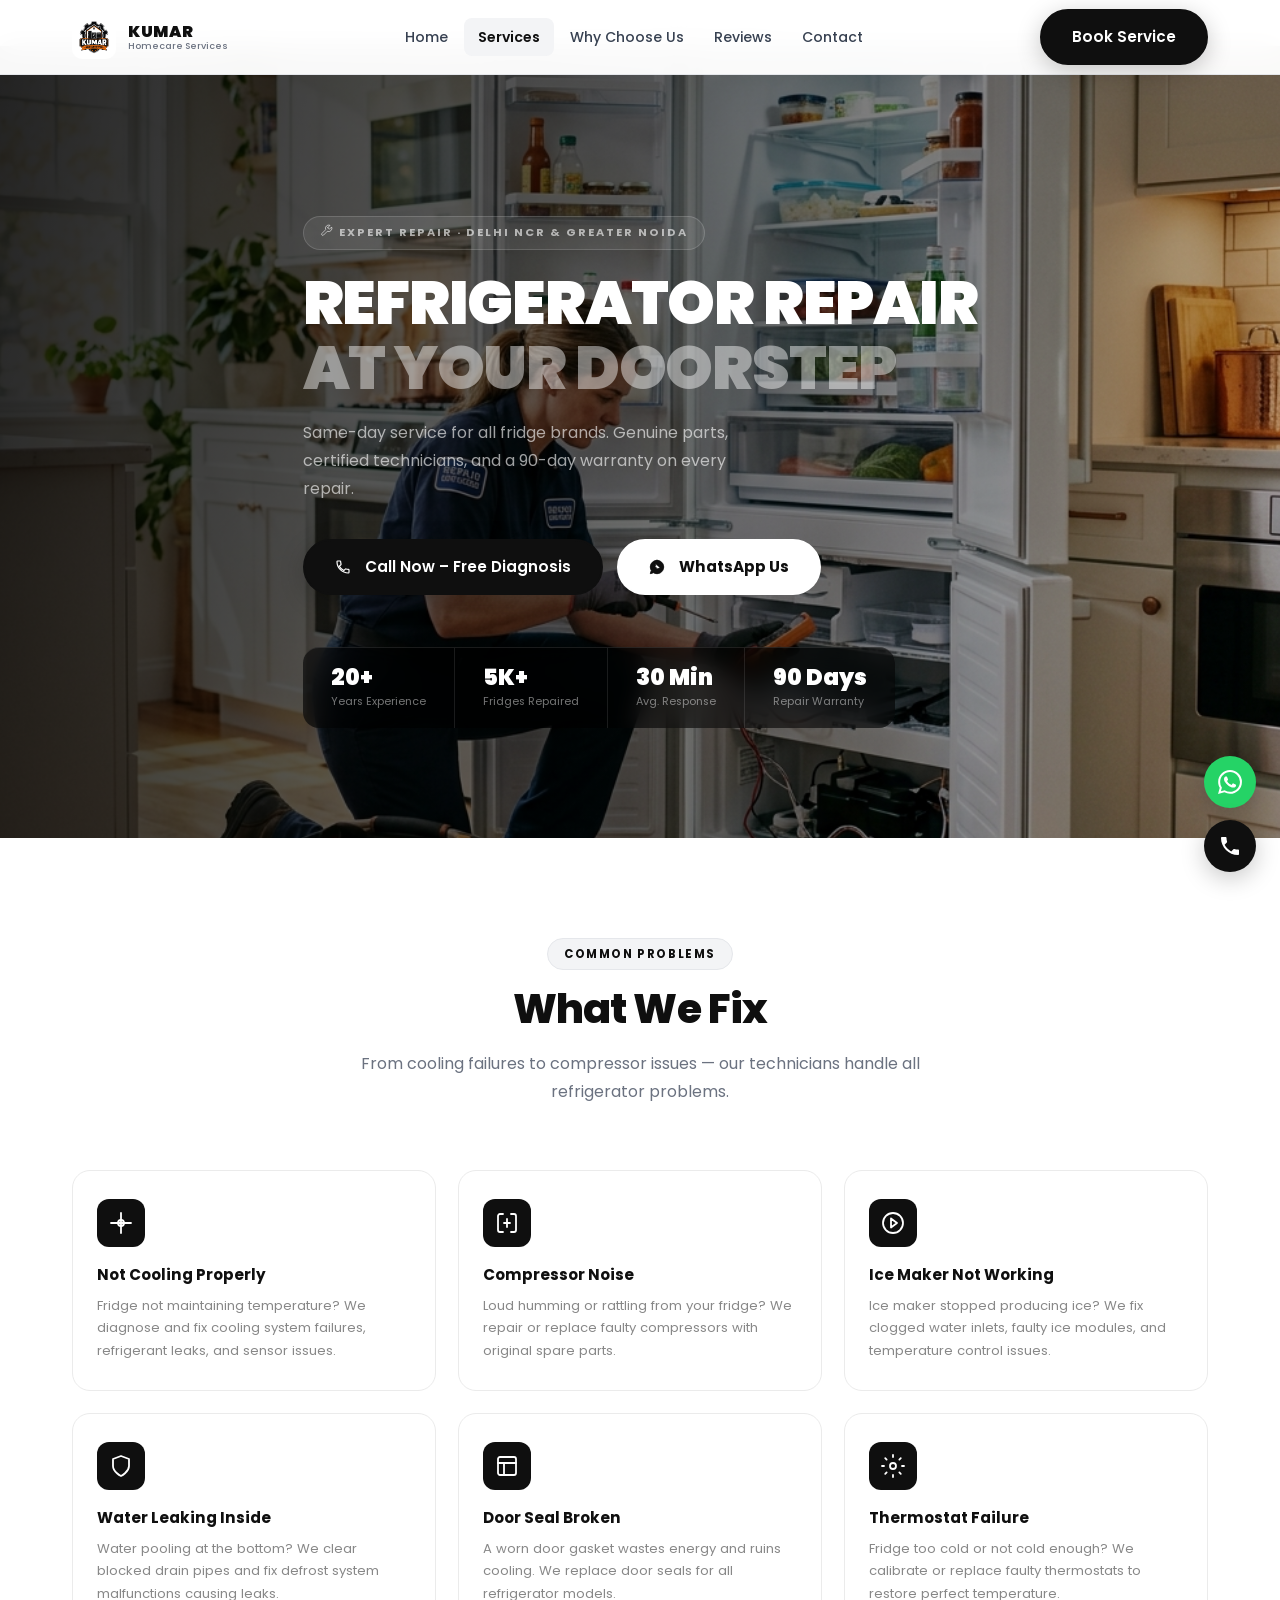
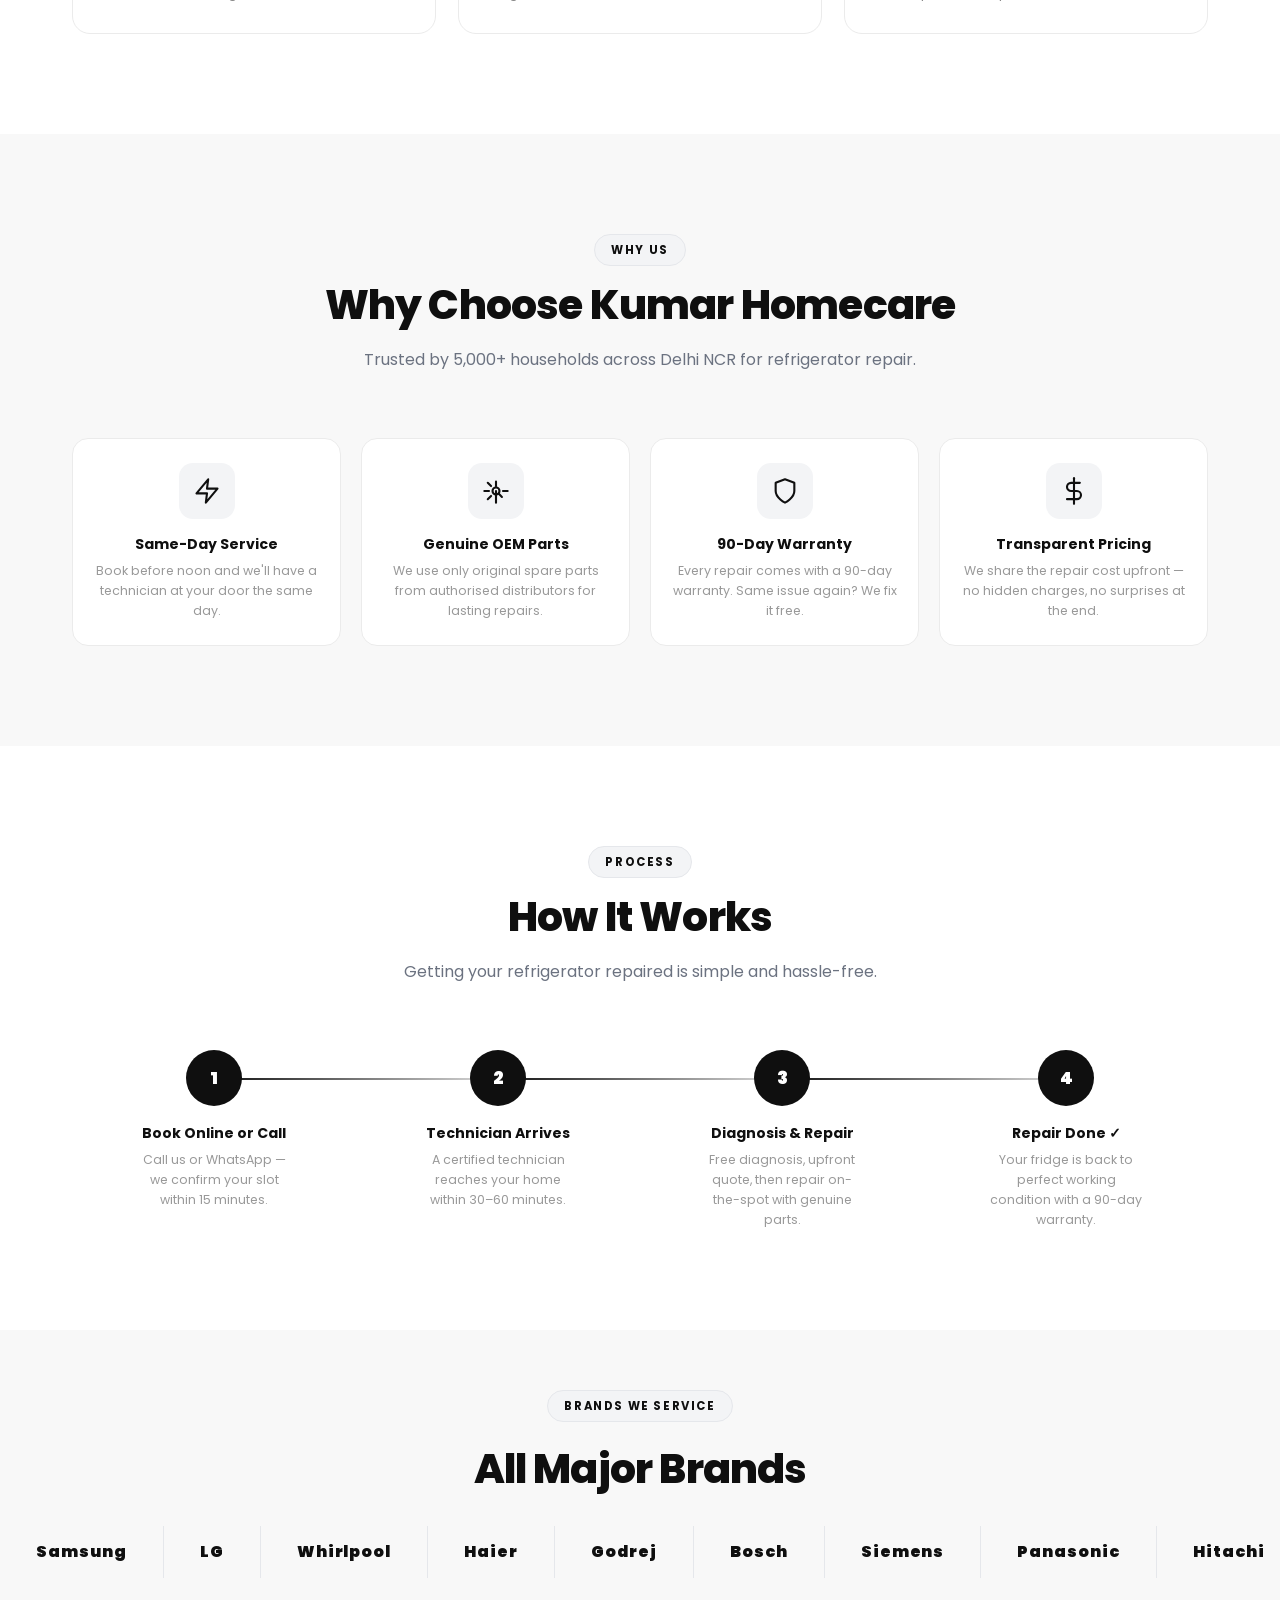
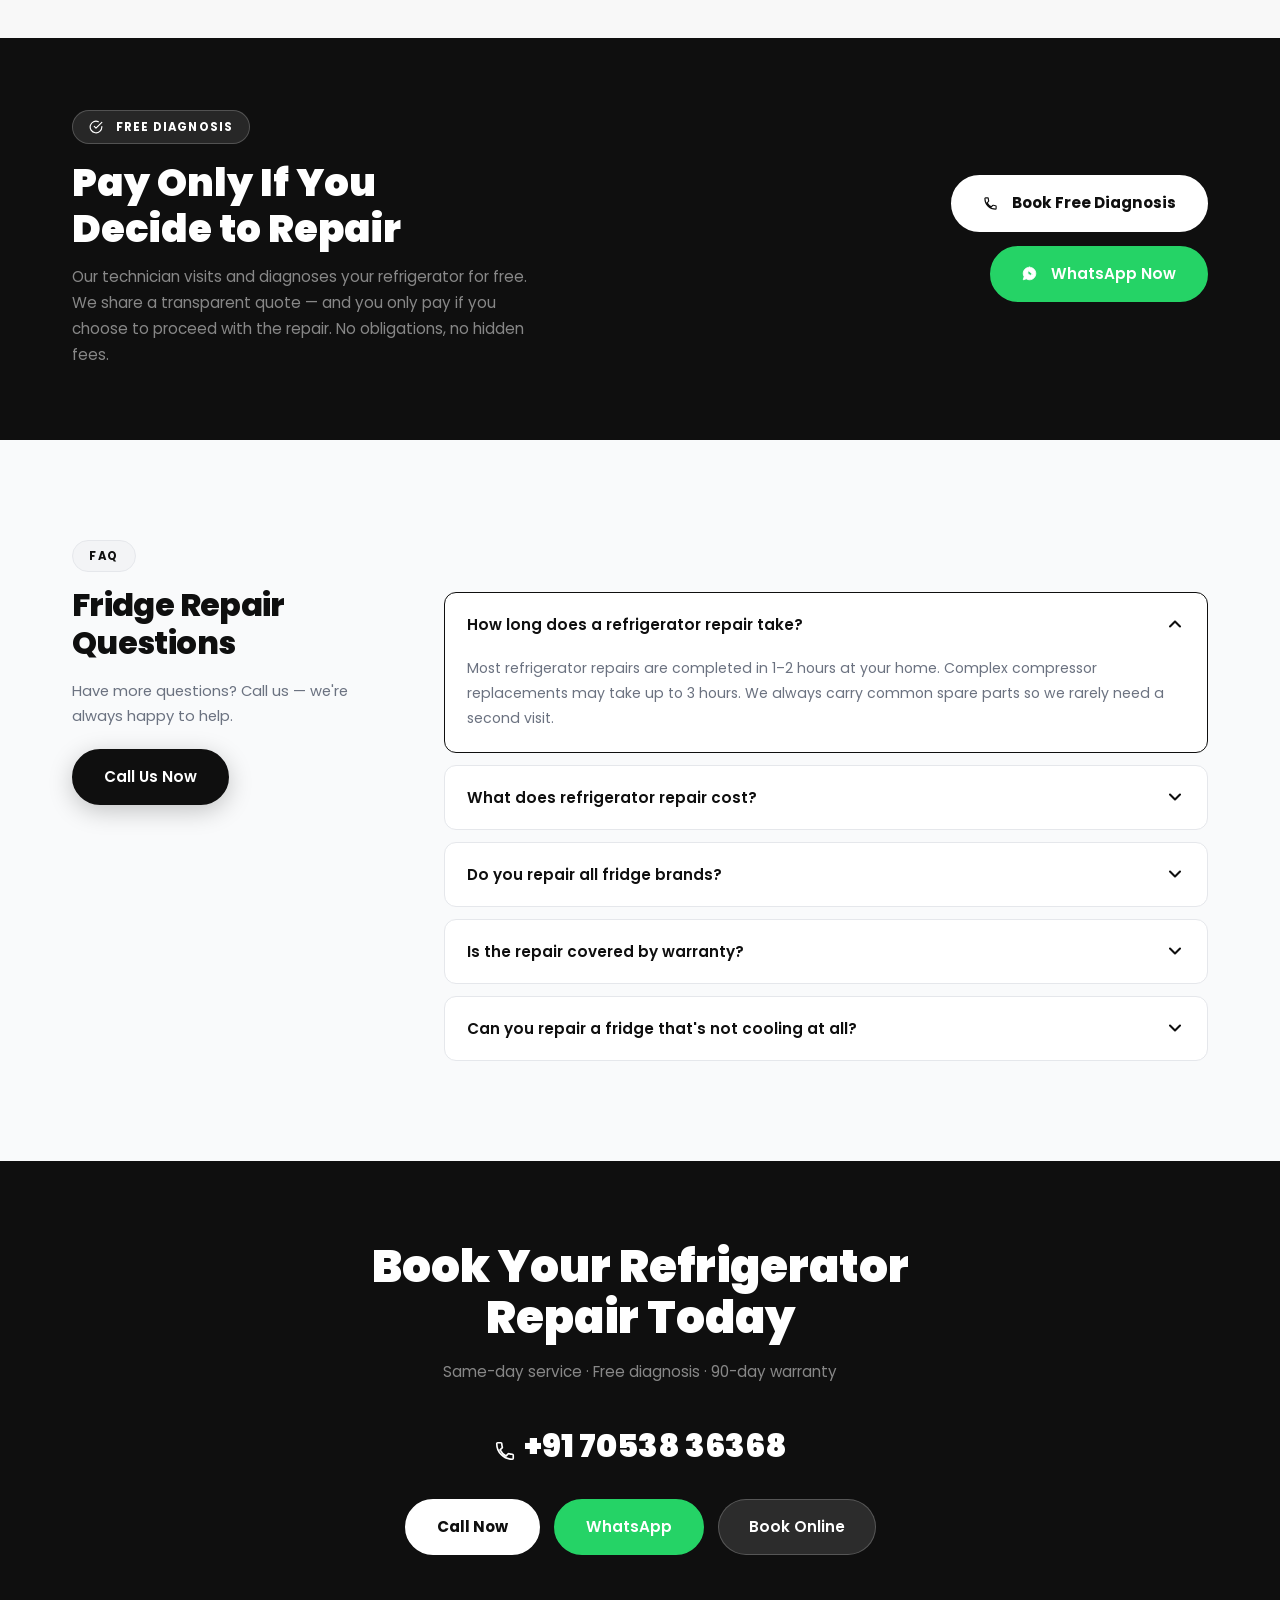
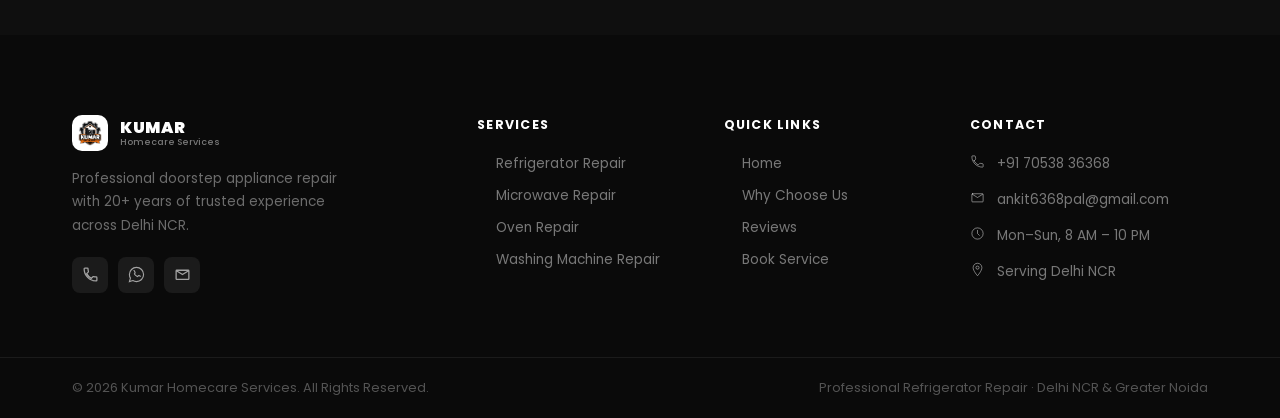
==== commit b9573c81: "logo fixed" ====
--- a/fridge-repair.html
+++ b/fridge-repair.html
@@ -9,7 +9,7 @@
   <link rel="preconnect" href="https://fonts.gstatic.com" crossorigin/>
   <link href="https://fonts.googleapis.com/css2?family=Poppins:ital,wght@0,300;0,400;0,500;0,600;0,700;0,800;0,900;1,400&display=swap" rel="stylesheet"/>
   <link rel="stylesheet" href="style.css"/>
-  <link rel="icon" type="image/x-icon" href="/public/logo.png"/>
+  <link rel="icon" type="image/x-icon" href="/logo.png"/>
   <style>
     /* ── Service Hero ── */
     .sp-hero{position:relative;min-height:88vh;display:flex;flex-direction:column;justify-content:center;overflow:hidden;}
@@ -120,7 +120,7 @@
   <header class="navbar" id="navbar">
     <div class="nav-inner">
       <a href="index.html" class="logo" aria-label="Kumar Homecare Services">
-        <div class="logo-icon"><img src="/public/logo.png" alt="Kumar Homecare Services Logo"></div>
+        <div class="logo-icon"><img src="/logo.png" alt="Kumar Homecare Services Logo"></div>
         <div class="logo-text"><span class="logo-brand">KUMAR</span><span class="logo-sub">Homecare Services</span></div>
       </a>
       <nav class="nav-links" id="navLinks">
@@ -379,7 +379,7 @@
     <div class="container-wide footer-top">
       <div class="footer-brand-col">
         <div class="logo footer-logo">
-          <div class="logo-icon logo-icon-sm"><img src="/public/logo.png" alt="Kumar Homecare Services"></div>
+          <div class="logo-icon logo-icon-sm"><img src="/logo.png" alt="Kumar Homecare Services"></div>
           <div class="logo-text"><span class="logo-brand" style="color:#fff">KUMAR</span><span class="logo-sub" style="color:rgba(255,255,255,0.45)">Homecare Services</span></div>
         </div>
         <p class="footer-tagline">Professional doorstep appliance repair with 20+ years of trusted experience across Delhi NCR.</p>
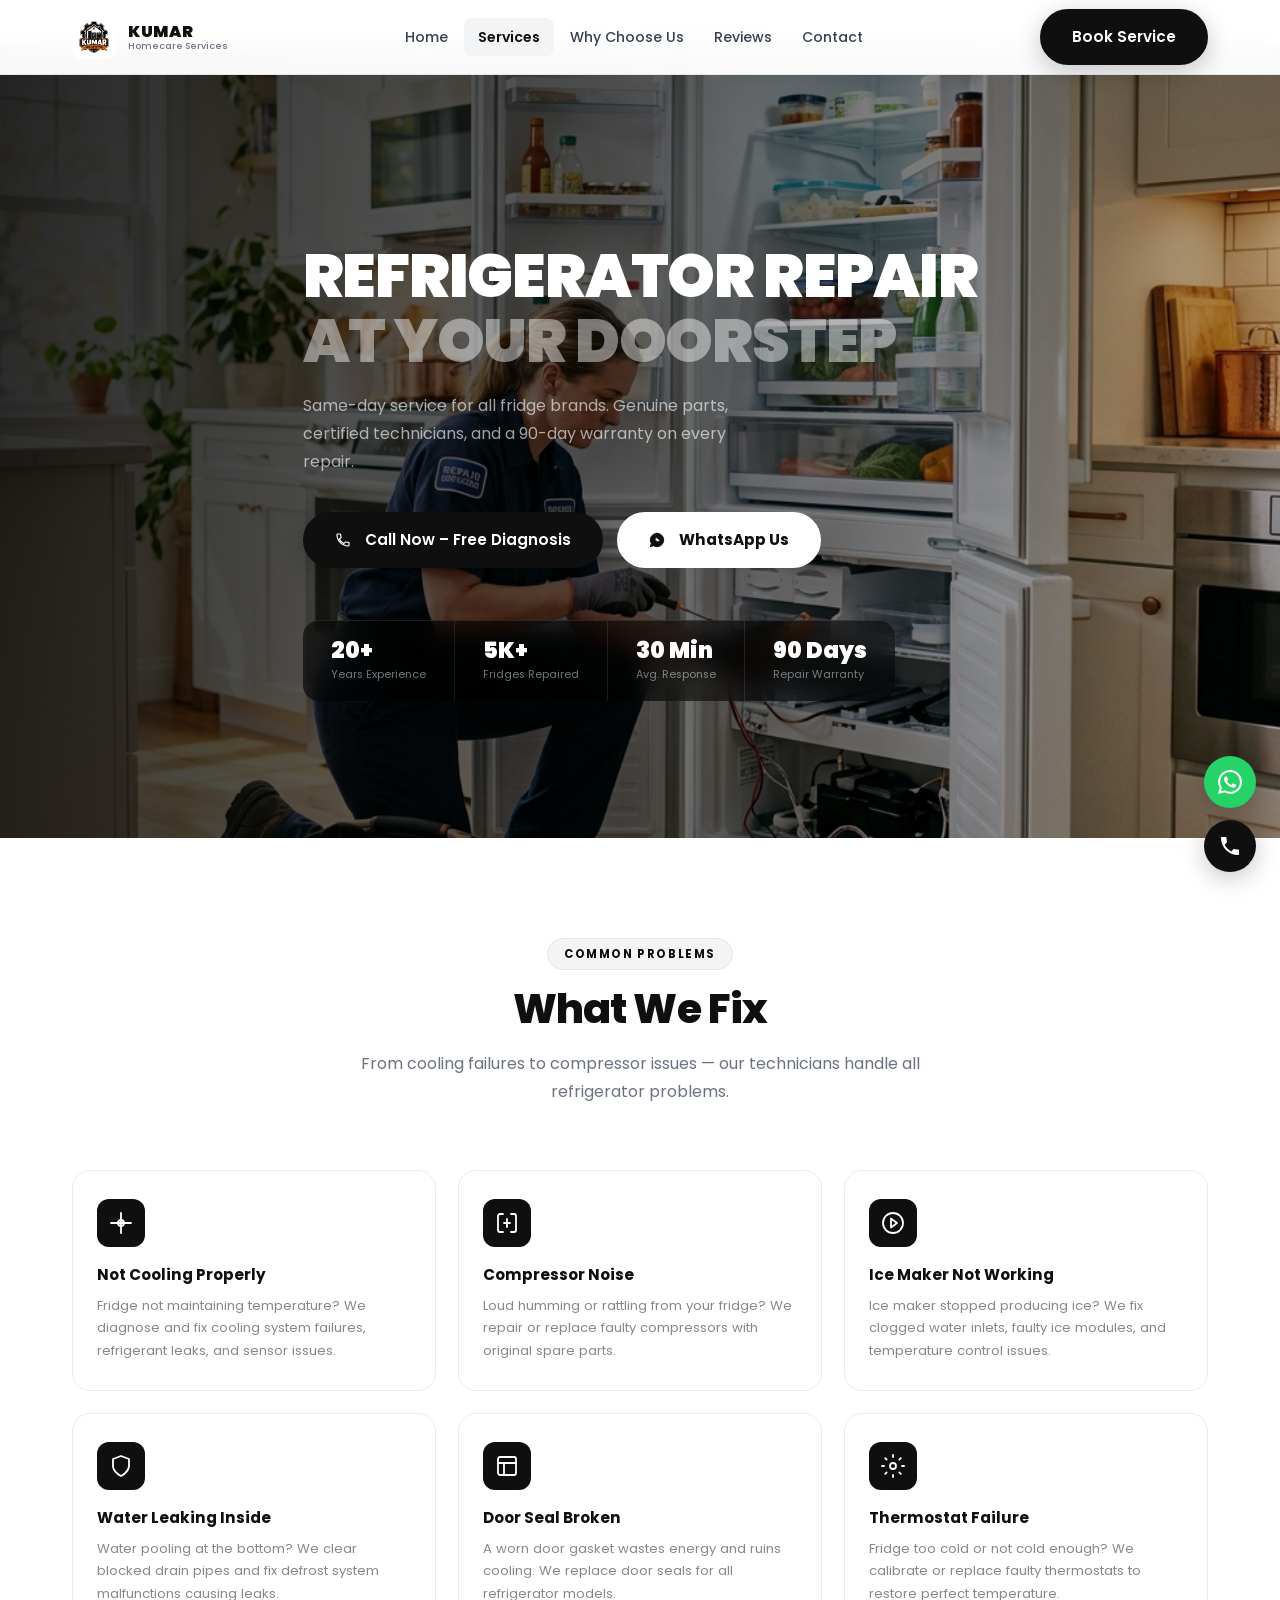
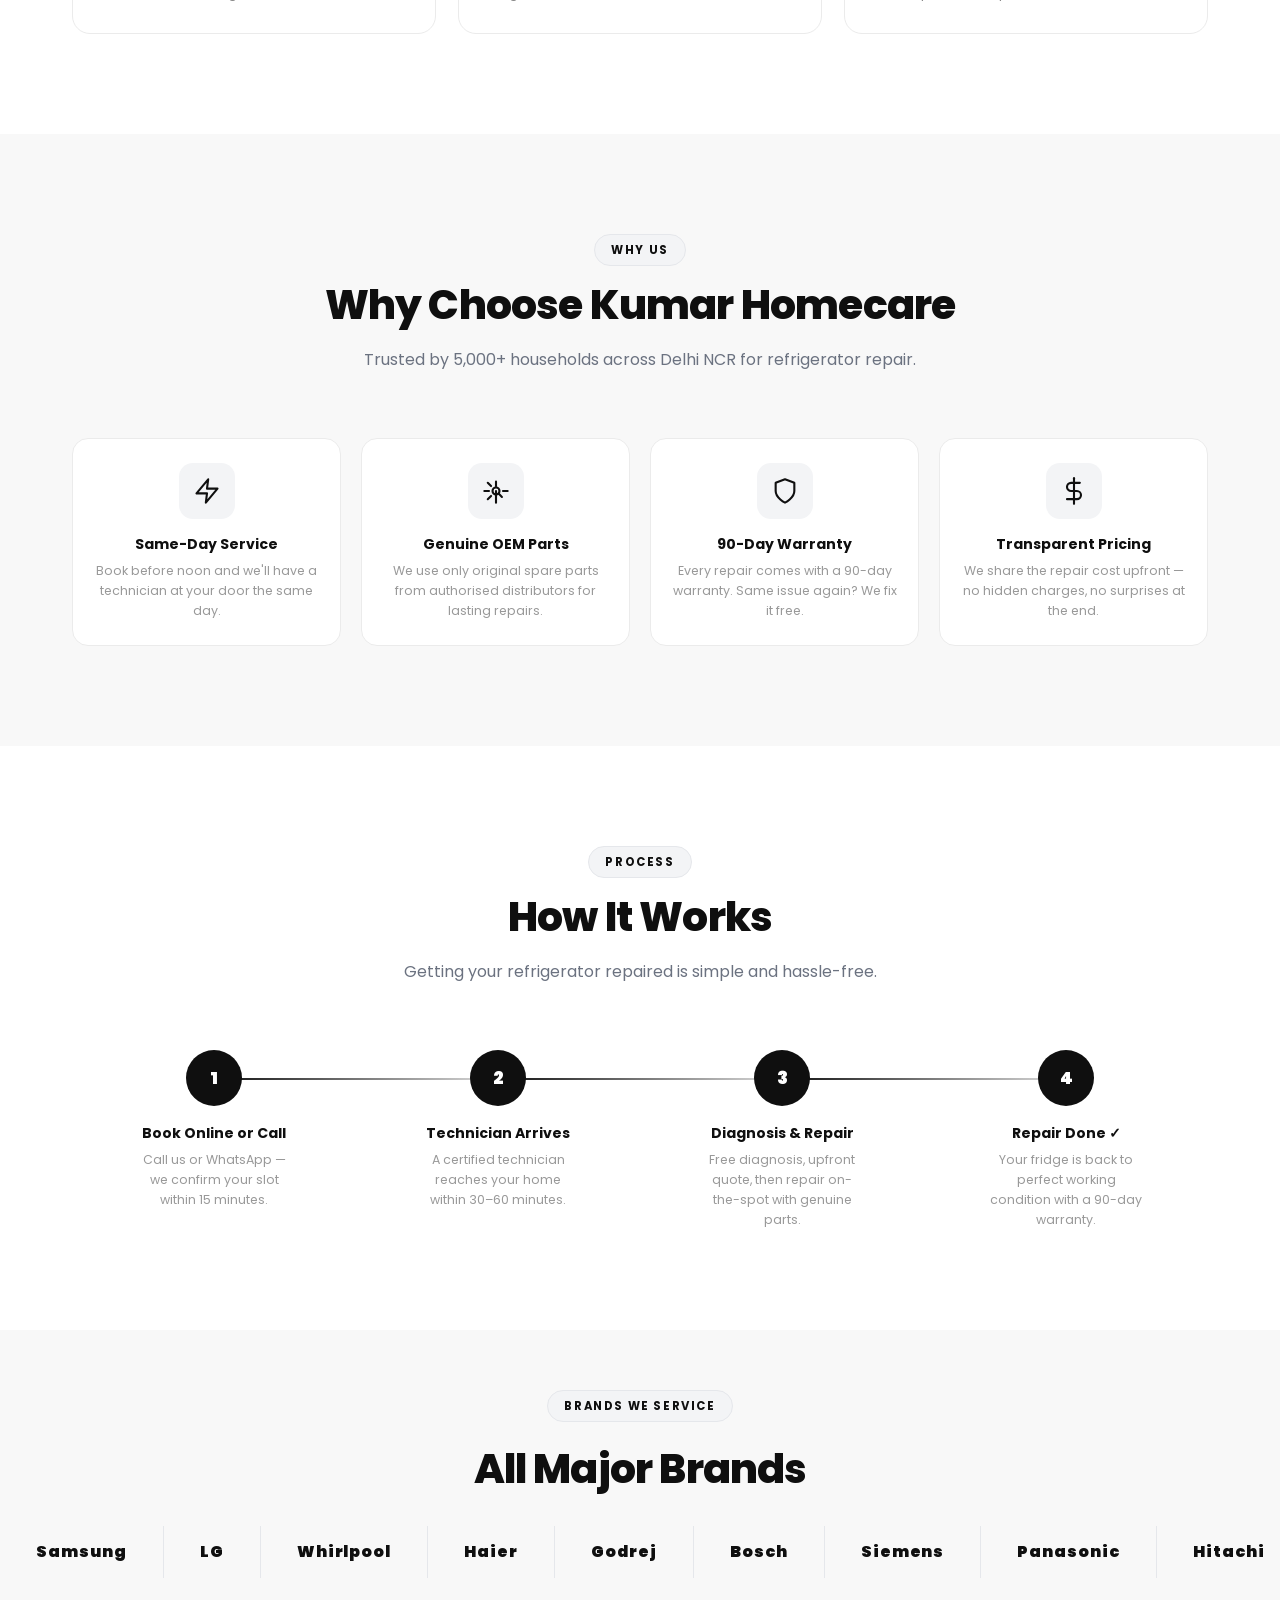
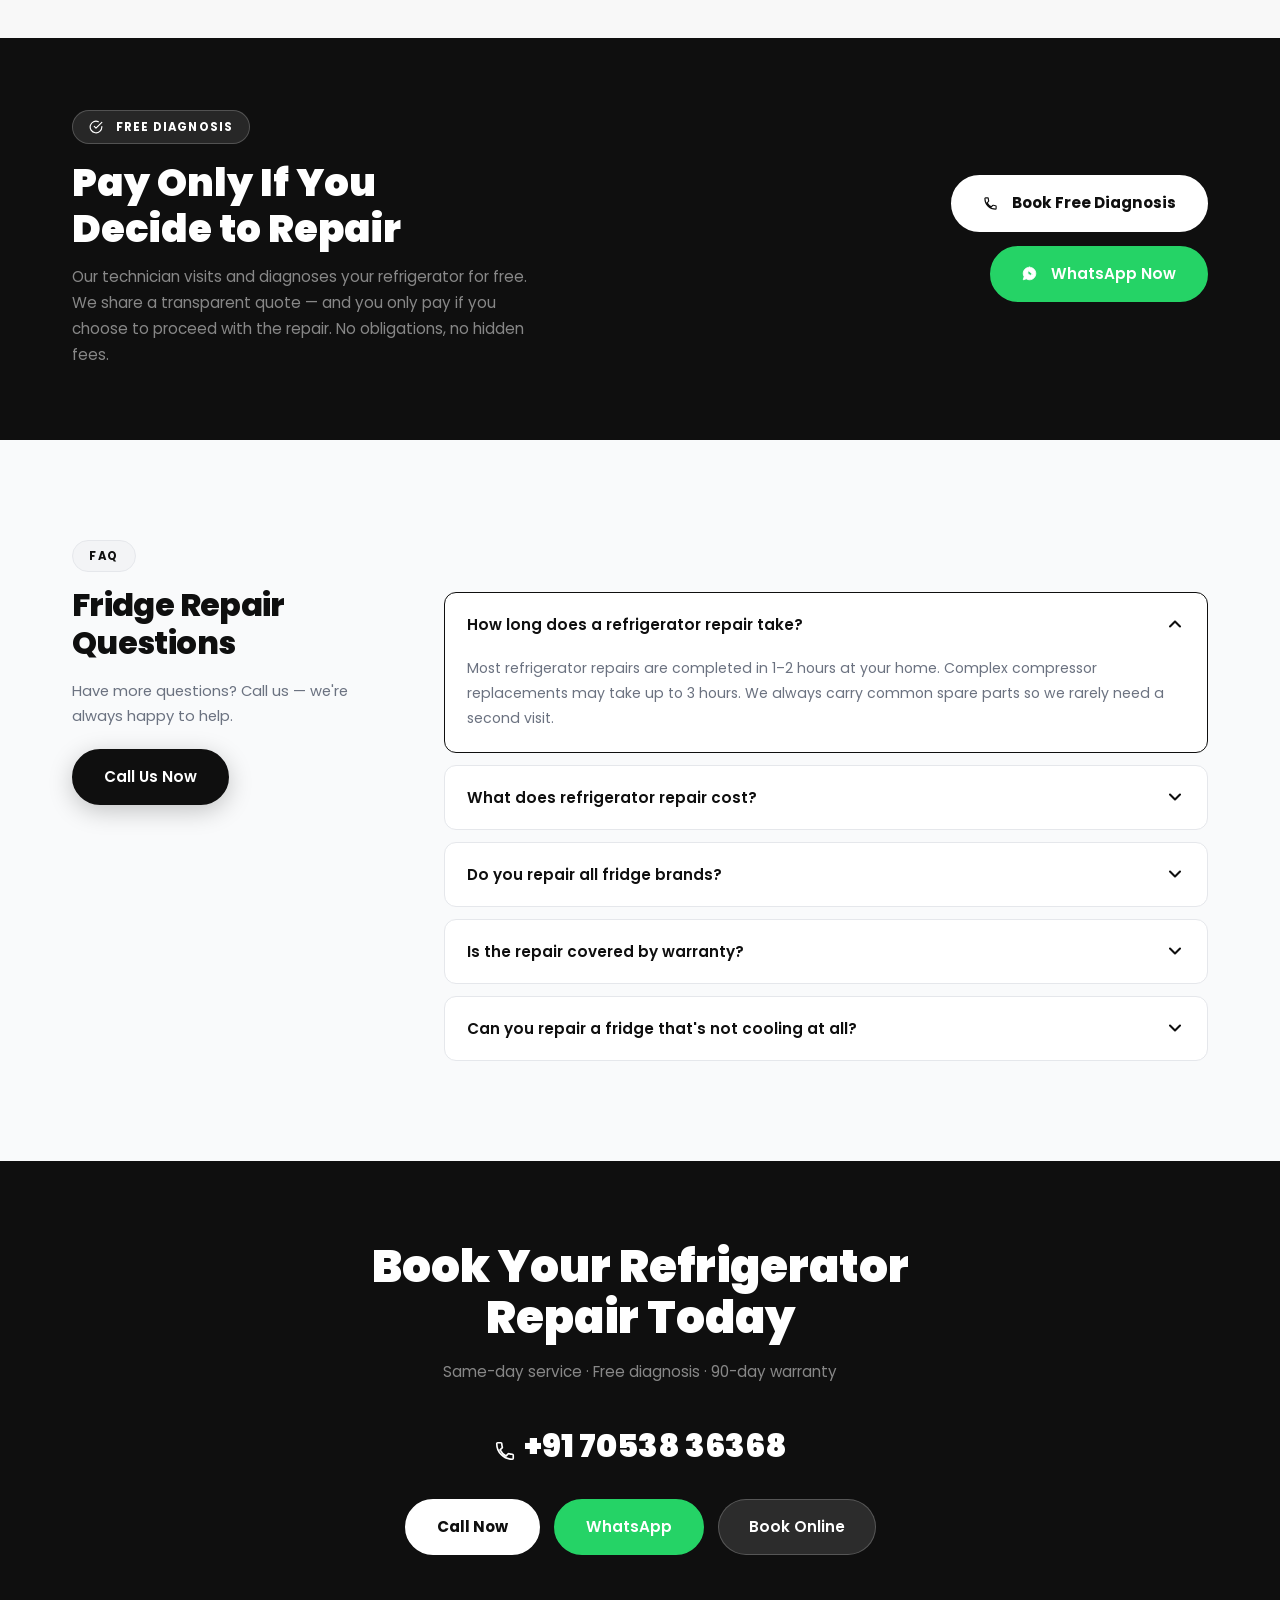
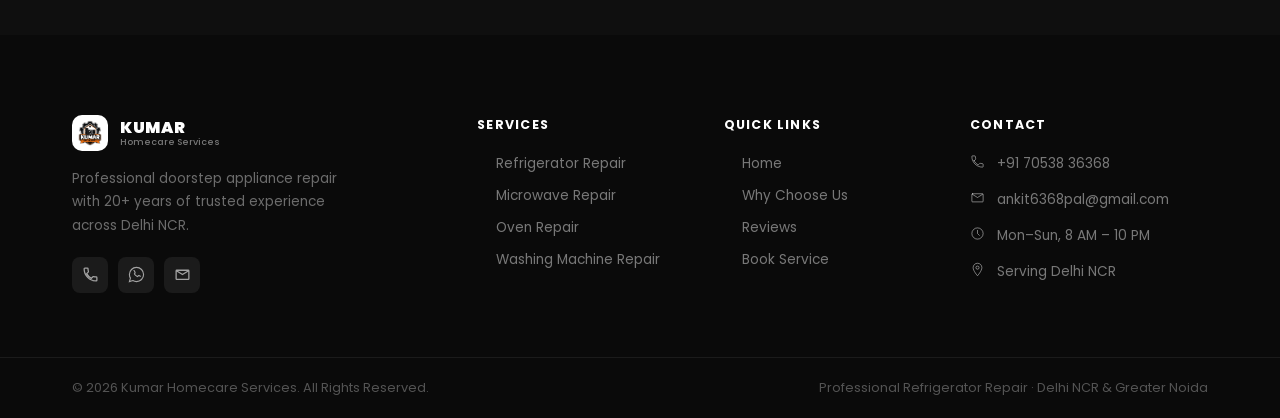
==== commit 64209c8d: "fixed all things" ====
--- a/fridge-repair.html
+++ b/fridge-repair.html
@@ -158,7 +158,7 @@
   <section class="sp-hero">
     <div class="sp-hero-bg" id="spHeroBg"></div>
     <div class="container-wide sp-hero-content">
-      <span class="sp-eyebrow"><svg viewBox="0 0 24 24" fill="none" width="13" height="13" style="display:inline;vertical-align:-1px;margin-right:6px"><path d="M14.7 6.3a1 1 0 000 1.4l1.6 1.6a1 1 0 001.4 0l3.77-3.77a6 6 0 01-7.94 7.94l-6.91 6.91a2.12 2.12 0 01-3-3l6.91-6.91a6 6 0 017.94-7.94l-3.76 3.76z" stroke="currentColor" stroke-width="1.8" stroke-linecap="round" stroke-linejoin="round"/></svg>Expert Repair &middot; Delhi NCR &amp; Greater Noida</span>
+      <!-- <span class="sp-eyebrow"><svg viewBox="0 0 24 24" fill="none" width="13" height="13" style="display:inline;vertical-align:-1px;margin-right:6px"><path d="M14.7 6.3a1 1 0 000 1.4l1.6 1.6a1 1 0 001.4 0l3.77-3.77a6 6 0 01-7.94 7.94l-6.91 6.91a2.12 2.12 0 01-3-3l6.91-6.91a6 6 0 017.94-7.94l-3.76 3.76z" stroke="currentColor" stroke-width="1.8" stroke-linecap="round" stroke-linejoin="round"/></svg>Expert Repair &middot; Delhi NCR &amp; Greater Noida</span> -->
       <h1 class="sp-headline">Refrigerator Repair<br><span>At Your Doorstep</span></h1>
       <p class="sp-sub">Same-day service for all fridge brands. Genuine parts, certified technicians, and a 90-day warranty on every repair.</p>
       <div class="sp-actions">
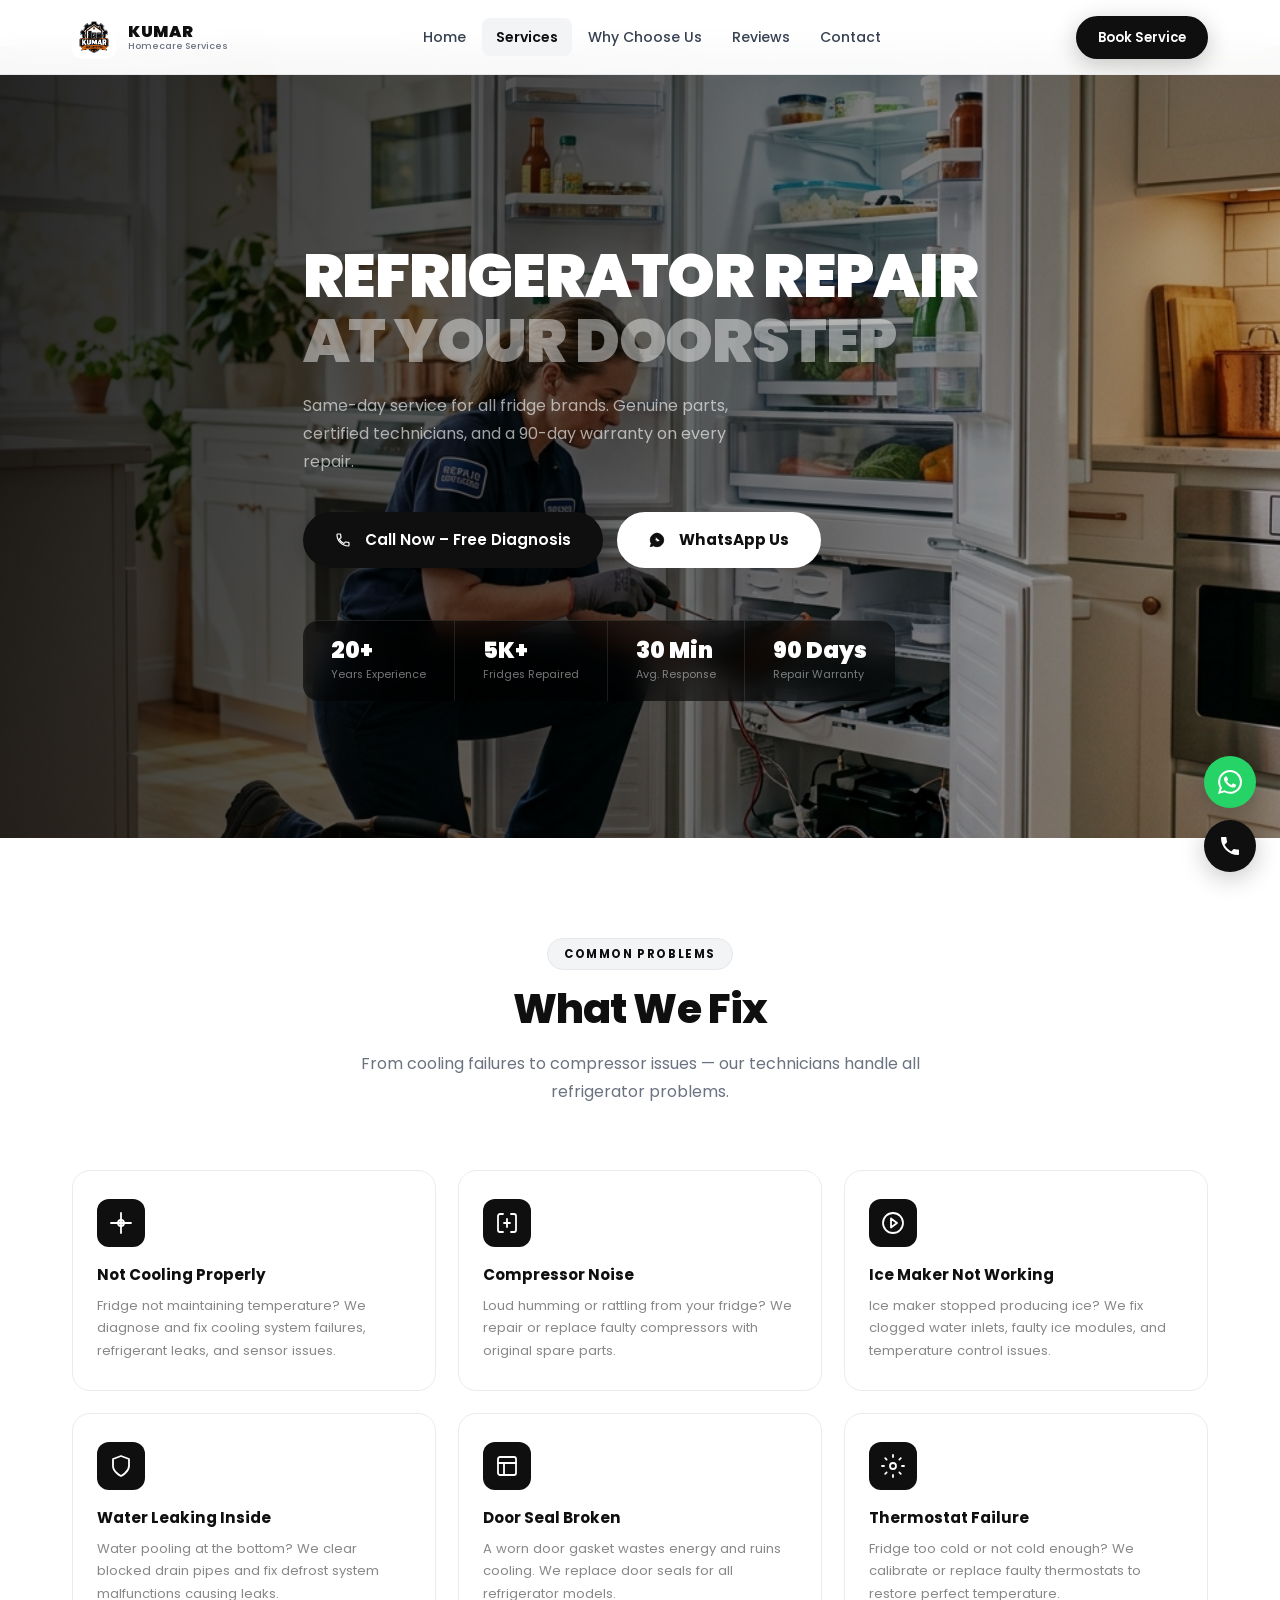
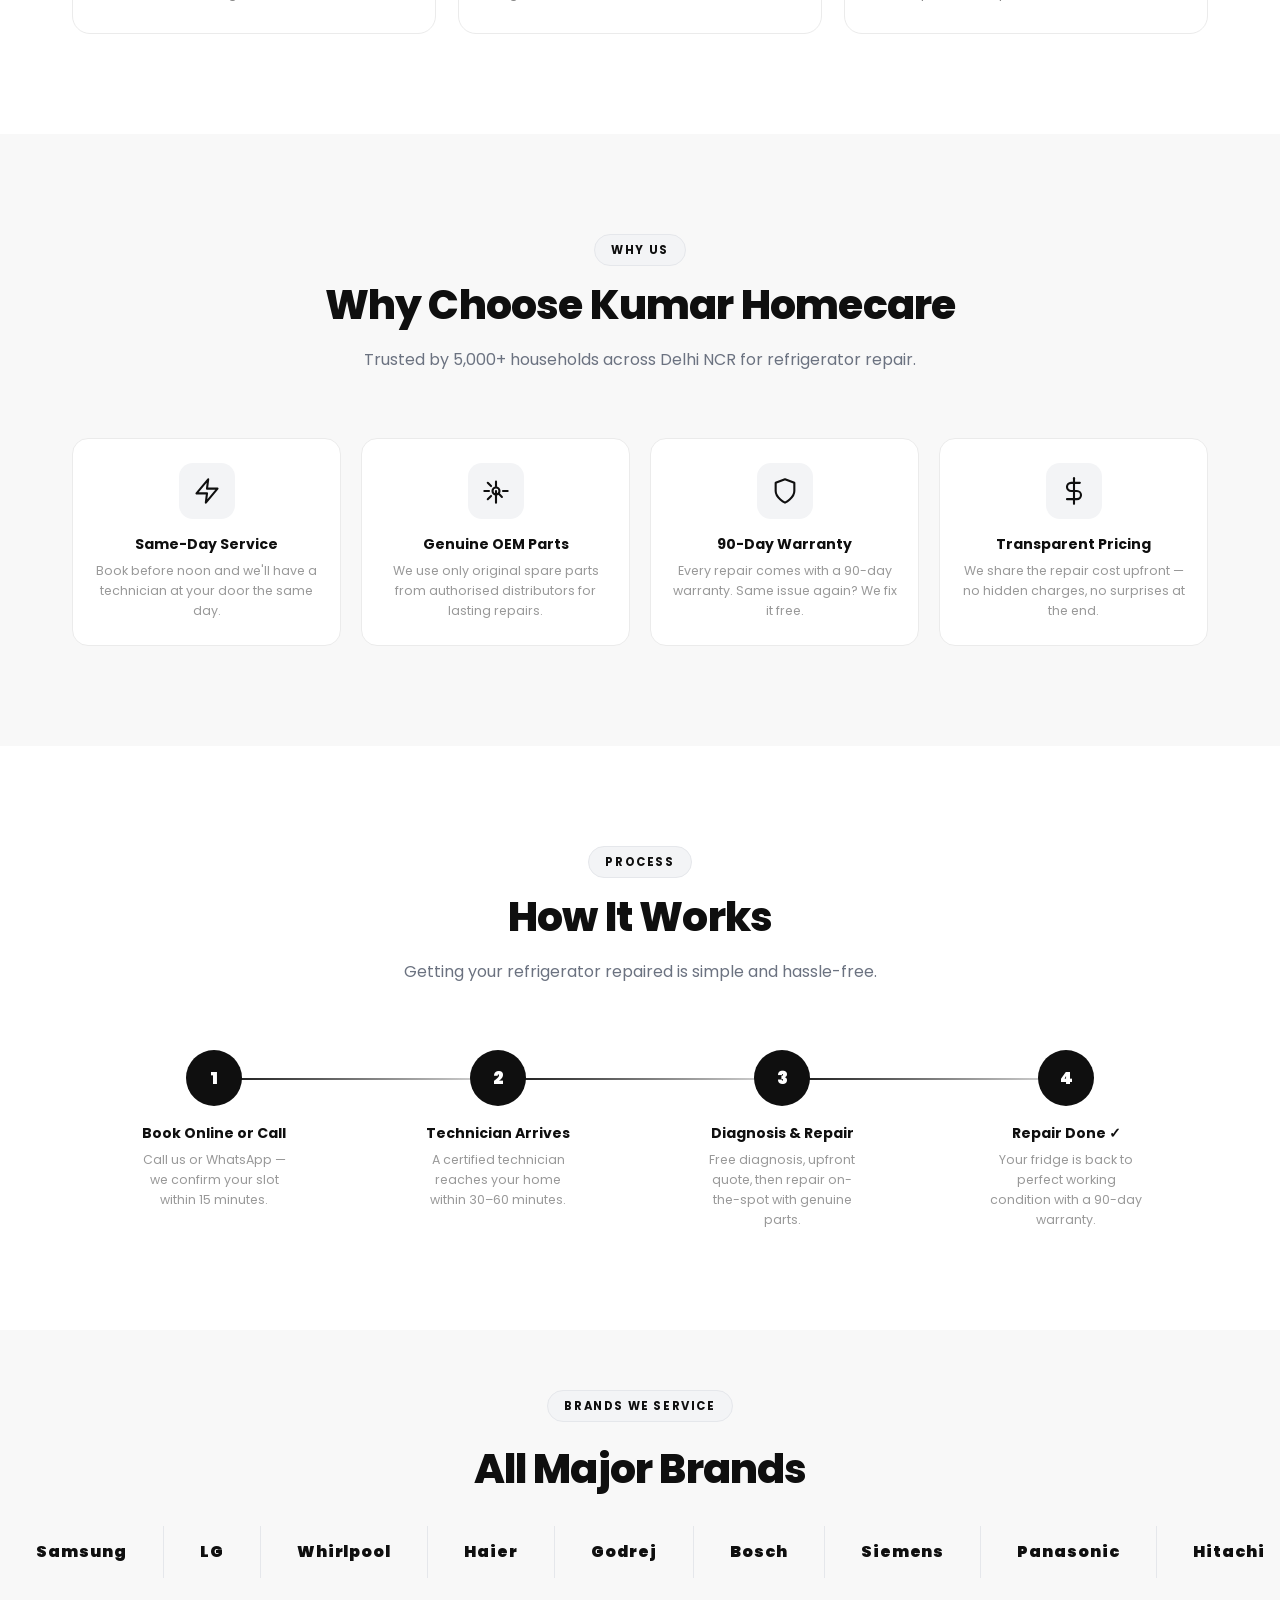
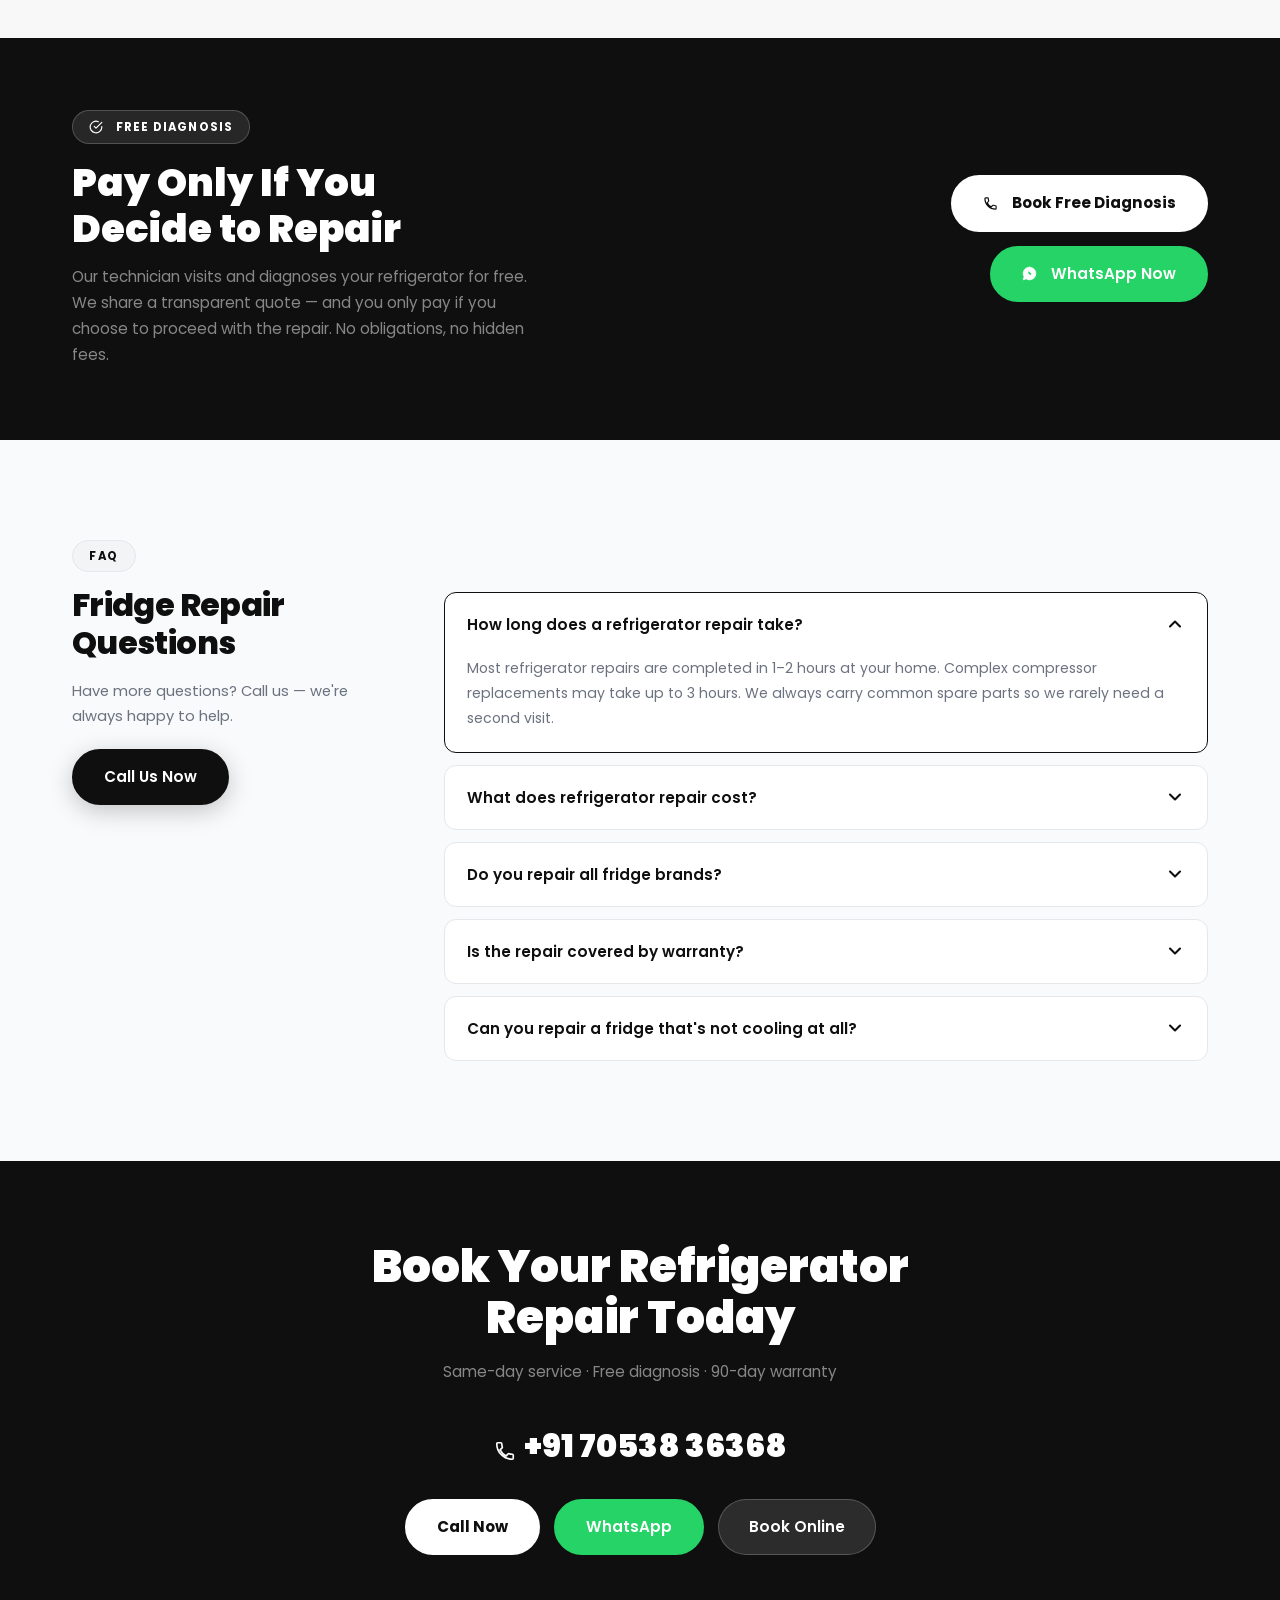
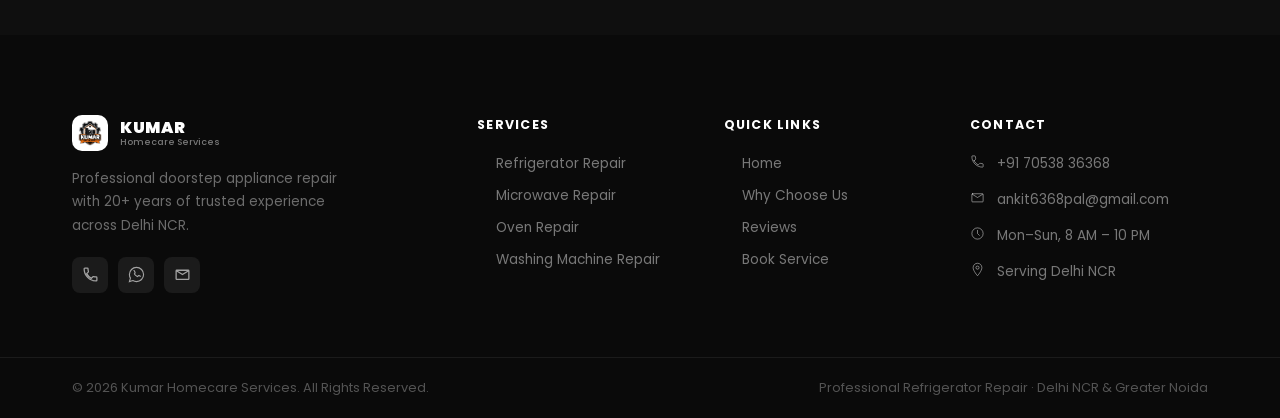
==== commit 8dca11a9: "refix files" ====
--- a/fridge-repair.html
+++ b/fridge-repair.html
@@ -9,7 +9,7 @@
   <link rel="preconnect" href="https://fonts.gstatic.com" crossorigin/>
   <link href="https://fonts.googleapis.com/css2?family=Poppins:ital,wght@0,300;0,400;0,500;0,600;0,700;0,800;0,900;1,400&display=swap" rel="stylesheet"/>
   <link rel="stylesheet" href="style.css"/>
-  <link rel="icon" type="image/x-icon" href="/logo.png"/>
+  <link rel="icon" type="image/x-icon" href="logo.png"/>
   <style>
     /* ── Service Hero ── */
     .sp-hero{position:relative;min-height:88vh;display:flex;flex-direction:column;justify-content:center;overflow:hidden;}
@@ -120,7 +120,7 @@
   <header class="navbar" id="navbar">
     <div class="nav-inner">
       <a href="index.html" class="logo" aria-label="Kumar Homecare Services">
-        <div class="logo-icon"><img src="/logo.png" alt="Kumar Homecare Services Logo"></div>
+        <div class="logo-icon"><img src="logo.png" alt="Kumar Homecare Services Logo"></div>
         <div class="logo-text"><span class="logo-brand">KUMAR</span><span class="logo-sub">Homecare Services</span></div>
       </a>
       <nav class="nav-links" id="navLinks">
@@ -379,7 +379,7 @@
     <div class="container-wide footer-top">
       <div class="footer-brand-col">
         <div class="logo footer-logo">
-          <div class="logo-icon logo-icon-sm"><img src="/logo.png" alt="Kumar Homecare Services"></div>
+          <div class="logo-icon logo-icon-sm"><img src="logo.png" alt="Kumar Homecare Services"></div>
           <div class="logo-text"><span class="logo-brand" style="color:#fff">KUMAR</span><span class="logo-sub" style="color:rgba(255,255,255,0.45)">Homecare Services</span></div>
         </div>
         <p class="footer-tagline">Professional doorstep appliance repair with 20+ years of trusted experience across Delhi NCR.</p>
--- a/style.css
+++ b/style.css
@@ -42,14 +42,17 @@
   --font:          'Poppins', sans-serif;
 }
 
-html   { scroll-behavior: smooth; scroll-padding-top: 76px; }
-body   { font-family: var(--font); background: var(--bg); color: var(--text); line-height: 1.6; overflow-x: hidden; -webkit-font-smoothing: antialiased; }
+html   { scroll-behavior: smooth; scroll-padding-top: 76px; overflow-x: hidden; }
+body   { font-family: var(--font); background: var(--bg); color: var(--text); line-height: 1.6; overflow-x: hidden; -webkit-font-smoothing: antialiased; max-width: 100vw; }
 img    { display: block; max-width: 100%; }
 a      { color: inherit; }
 
+/* ─── GLOBAL OVERFLOW GUARD ─── */
+section, header, footer, main, nav, div { max-width: 100%; }
+
 /* ─── LAYOUT ─── */
 .container-wide { max-width: 1200px; margin: 0 auto; padding: 0 32px; }
-.section        { padding: 100px 0; }
+.section        { padding: 100px 0; width: 100%; }
 
 /* accent text on light bg = BLACK */
 .accent { color: var(--black); }
@@ -188,7 +191,6 @@
 .btn-primary:hover {
   background: var(--black-mid);
   border-color: var(--black-mid);
-  transform: translateY(-2px);
   box-shadow: 0 10px 36px rgba(0,0,0,0.3);
 }
 
@@ -200,7 +202,6 @@
 }
 .btn-outline:hover {
   border-color: var(--black);
-  transform: translateY(-2px);
 }
 
 /* Hero buttons: WHITE bg button & WHITE outline on dark hero */
@@ -214,7 +215,6 @@
 }
 .btn-hero-primary:hover {
   background: var(--grey-100);
-  transform: translateY(-2px);
   box-shadow: 0 12px 40px rgba(255,255,255,0.35);
 }
 .btn-hero-outline {
@@ -226,7 +226,6 @@
 .btn-hero-outline:hover {
   background: rgba(255,255,255,0.1);
   border-color: var(--white);
-  transform: translateY(-2px);
 }
 
 /* White button on dark sections (emergency) */
@@ -236,7 +235,7 @@
   border-color: var(--white);
   font-weight: 700;
 }
-.btn-white:hover { background: var(--grey-100); transform: translateY(-2px); }
+.btn-white:hover { background: var(--grey-100); }
 
 /* WhatsApp stays green */
 .btn-wa {
@@ -244,7 +243,7 @@
   color: var(--white);
   border-color: #25D366;
 }
-.btn-wa:hover { background: #1ebe5b; transform: translateY(-2px); }
+.btn-wa:hover { background: #1ebe5b; }
 
 .btn-full { width: 100%; justify-content: center; border-radius: var(--radius); }
 
@@ -273,6 +272,9 @@
   backdrop-filter: blur(14px);
   border-bottom: 1px solid var(--grey-200);
   transition: box-shadow var(--transition);
+  width: 100%;
+  max-width: 100vw;
+  overflow: hidden;
 }
 .navbar.scrolled { box-shadow: var(--shadow); }
 
@@ -280,6 +282,7 @@
   max-width: 1200px; margin: 0 auto; padding: 0 32px;
   height: 74px; display: flex; align-items: center;
   justify-content: space-between; gap: 24px;
+  width: 100%; box-sizing: border-box;
 }
 
 /* Logo */
@@ -312,7 +315,13 @@
 }
 .nav-link:hover,
 .nav-link.active { color: var(--black); background: var(--grey-100); font-weight: 600; }
-.nav-cta { display: flex; }
+.nav-cta {
+  display: flex;
+  padding: 9px 20px;
+  font-size: 0.82rem;
+  font-weight: 600;
+  border-radius: 50px;
+}
 
 /* Hamburger */
 .hamburger { display: none; flex-direction: column; gap: 5px; cursor: pointer; background: none; border: none; padding: 6px; border-radius: 6px; }
@@ -325,10 +334,11 @@
 .mobile-menu {
   position: fixed; top: 74px; left: 0; right: 0;
   background: var(--white); border-bottom: 1px solid var(--grey-200);
-  padding: 16px 32px 28px; display: flex; flex-direction: column; gap: 4px;
+  padding: 16px 20px 28px; display: flex; flex-direction: column; gap: 4px;
   z-index: 999; transform: translateY(-110%); opacity: 0;
   transition: transform 0.3s ease, opacity 0.3s ease;
   box-shadow: var(--shadow-lg);
+  width: 100%; max-width: 100vw; box-sizing: border-box;
 }
 .mobile-menu.open { transform: translateY(0); opacity: 1; }
 .mobile-link {
@@ -346,6 +356,7 @@
   position: relative;
   height: 100vh; min-height: 600px; max-height: 900px;
   overflow: hidden; display: flex; flex-direction: column;
+  width: 100%; max-width: 100vw;
 }
 .hero-bg   { position: absolute; inset: 0; }
 .hero-img  { width: 100%; height: 100%; object-fit: cover; object-position: center; }
@@ -1136,17 +1147,54 @@
    RESPONSIVE — Tablet (≤ 1024px)
 ══════════════════════════════════════ */
 @media (max-width: 1024px) {
+  /* Global */
+  .container-wide { padding: 0 24px; }
+  .section { padding: 80px 0; }
+
+  /* Navbar */
+  .nav-inner { padding: 0 24px; }
+  .nav-links { gap: 0; }
+  .nav-link  { padding: 8px 10px; font-size: 0.82rem; }
+
+  /* Services */
+  .services-grid { grid-template-columns: 1fr 1fr; gap: 20px; }
+  .service-img-wrap { height: 200px; }
+  .service-body { padding: 22px 20px 24px; }
+
+  /* Intro strip */
+  .intro-strip-inner { gap: 40px; }
+
+  /* Why Us */
   .why-layout   { grid-template-columns: 1fr; gap: 40px; }
   .why-left     { position: static; }
   .why-left .section-title { font-size: 2rem; }
+  .why-grid     { grid-template-columns: repeat(2, 1fr); }
+
+  /* FAQ */
   .faq-layout   { grid-template-columns: 1fr; gap: 40px; }
   .faq-left     { position: static; }
+
+  /* Reviews */
   .reviews-marquee-wrap { margin-top: 32px; }
-  .footer-top   { grid-template-columns: 1fr 1fr; gap: 36px; }
+
+  /* Emergency */
   .emergency-inner { grid-template-columns: 1fr; text-align: center; }
   .emer-right   { align-items: center; }
-  .service-img-wrap { height: 200px; }
+
+  /* Contact */
+  .contact-grid { grid-template-columns: 1fr; gap: 28px; }
+  .contact-map-wrap { min-height: 260px; }
+  .contact-form-wrap { padding: 36px 32px; }
+
+  /* Footer */
+  .footer-top   { grid-template-columns: 1fr 1fr; gap: 36px; }
   .payments-inner { flex-direction: column; align-items: flex-start; gap: 14px; }
+
+  /* How It Works — step arrows still shown but smaller */
+  .step-arrow { font-size: 1.1rem; }
+
+  /* Hero bottom bar */
+  .hero-trust-item { padding: 0 18px; }
 }
 
 /* ══════════════════════════════════════
@@ -1174,35 +1222,41 @@
   .hero-headline { font-size: 1.65rem; line-height: 1.15; margin-bottom: 12px; max-width: 100%; }
   .hero-sub { font-size: 0.82rem; margin-bottom: 22px; max-width: 100%; }
   .hero-actions {
-    flex-direction: column;
+    flex-direction: row;
     align-items: center;
-    gap: 12px;
+    justify-content: center;
+    gap: 10px;
     width: 100%;
-    max-width: 280px;
-    margin: 0 auto;
+    flex-wrap: wrap;
   }
   .hero-actions .btn {
-    width: 100%;
-    text-align: center;
-    justify-content: center;
-    padding: 14px 24px;
-    font-size: 0.95rem;
+    padding: 11px 20px;
+    font-size: 0.88rem;
+    width: auto;
   }
   .hero-bottom-bar {
-    flex-direction: column;
-    gap: 12px;
-    padding: 16px 18px;
-    align-items: flex-start;
+    flex-direction: row;
+    flex-wrap: wrap;
+    gap: 0;
+    padding: 12px 16px;
+    align-items: center;
+    justify-content: space-between;
   }
   .hero-trust-row {
-    display: grid;
-    grid-template-columns: 1fr 1fr;
-    gap: 16px;
+    display: flex;
+    flex-direction: row;
+    gap: 0;
     width: 100%;
   }
+  .hero-trust-item {
+    flex: 1;
+    padding: 0 8px;
+    text-align: center;
+  }
+  .hero-trust-item:first-child { padding-left: 0; }
   .trust-divider { display: none; }
-  .hero-trust-item { padding: 0; }
-  .trust-num { font-size: 1.3rem; }
+  .trust-num { font-size: 1.1rem; }
+  .trust-label { font-size: 0.62rem; }
   .hero-scroll, .hero-slide-num { display: none; }
 
   /* ── Brand Slider ── */
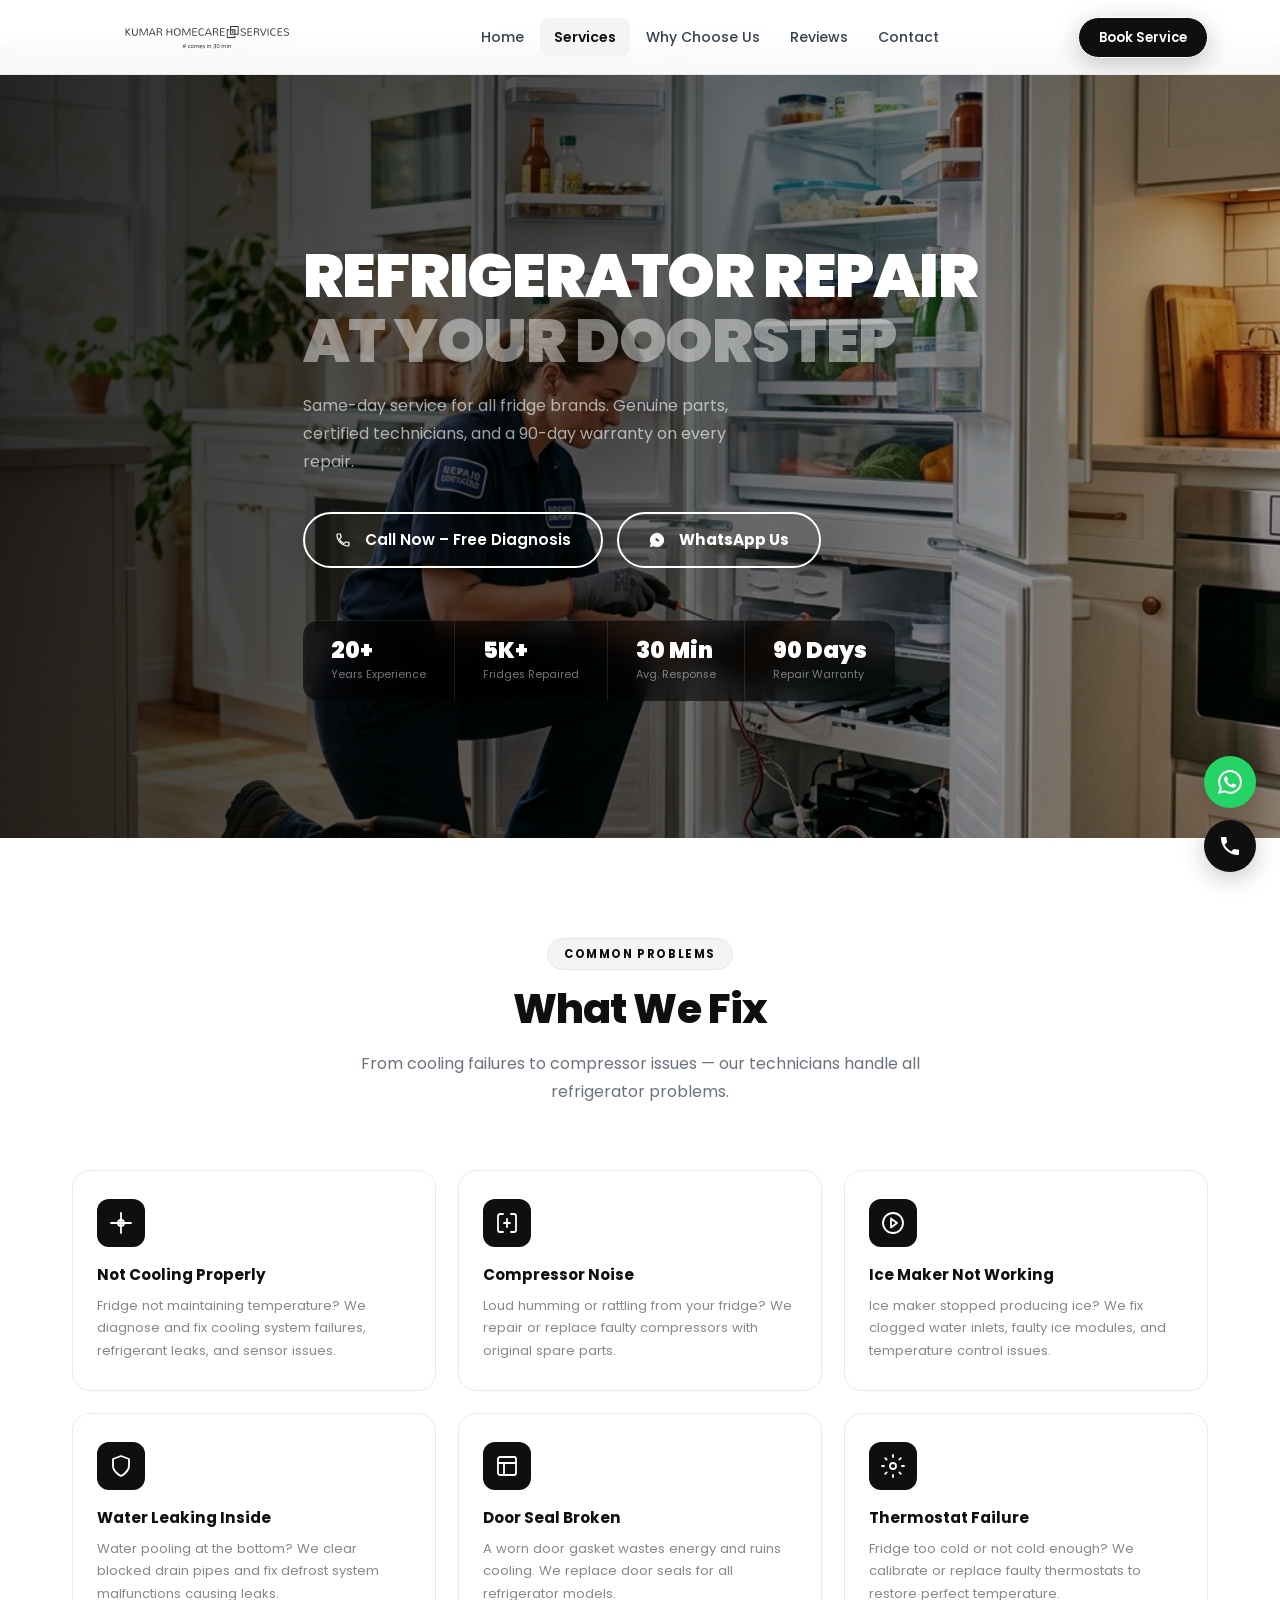
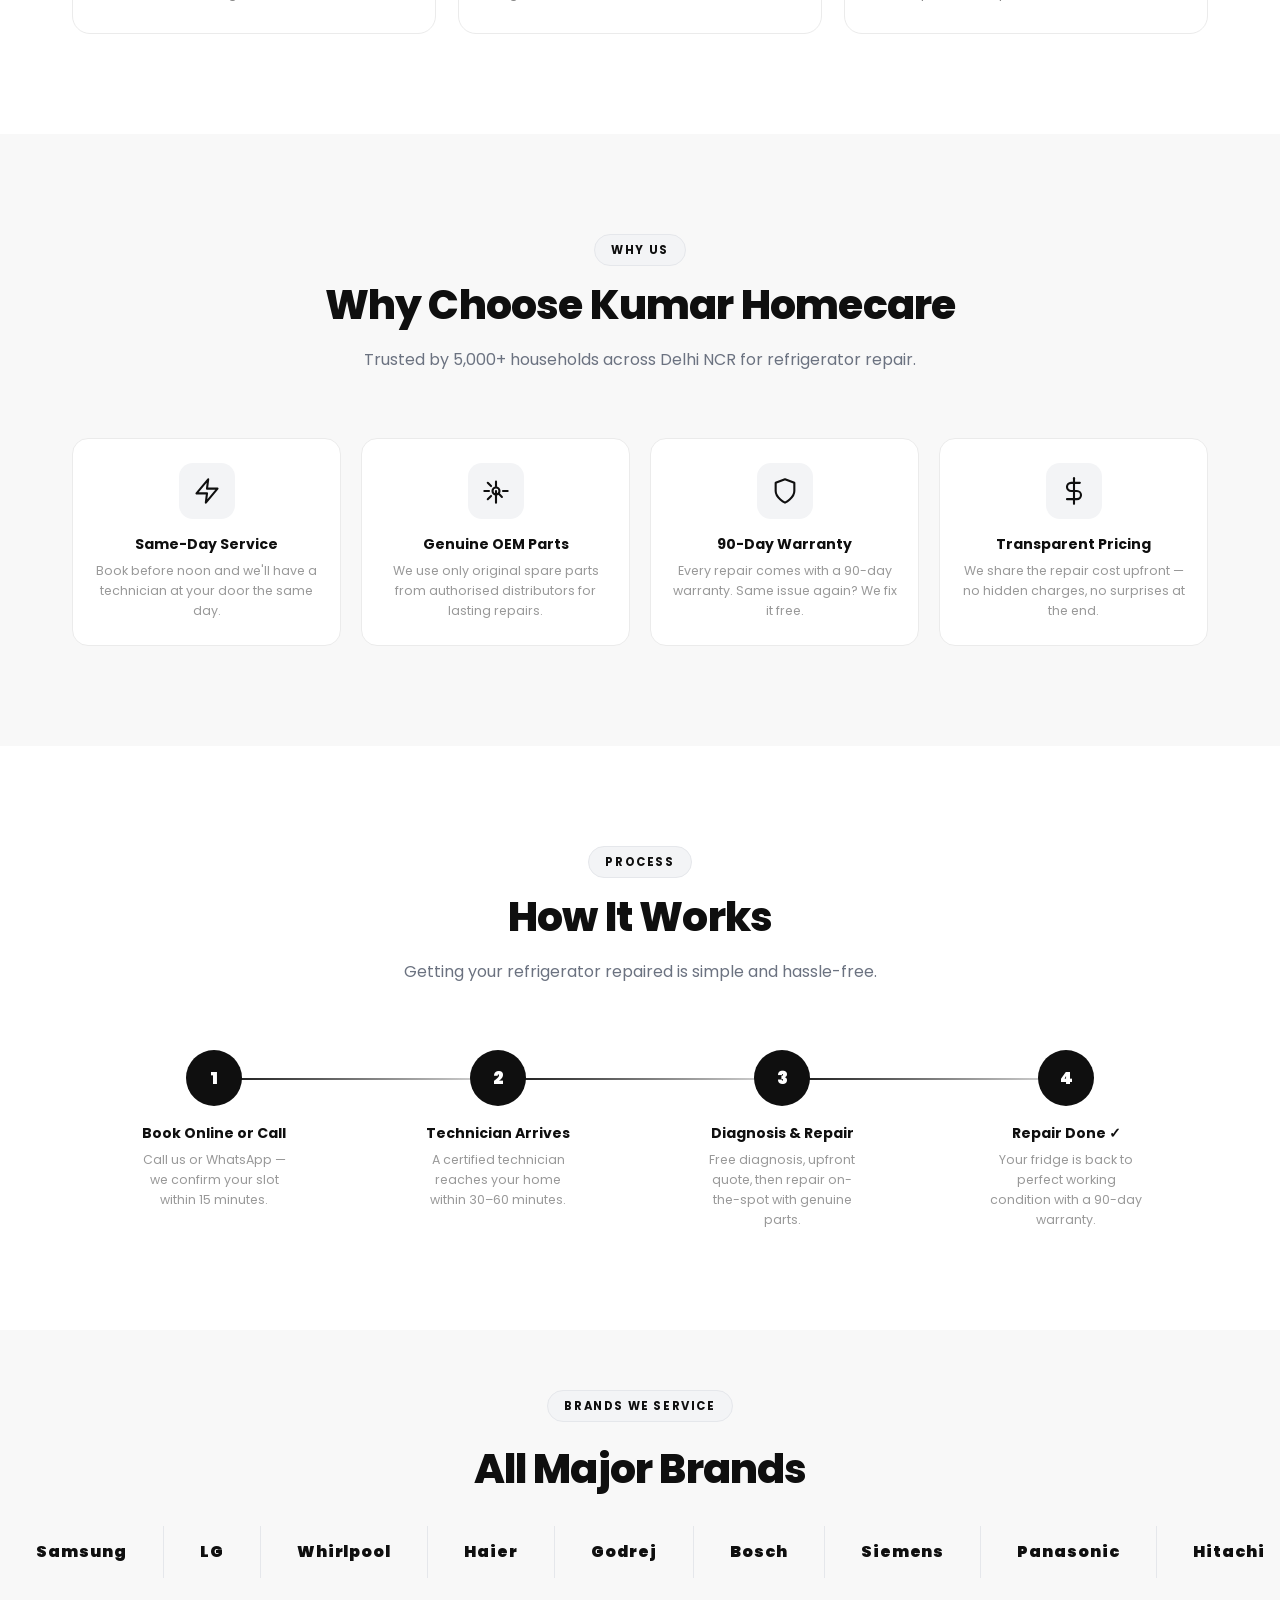
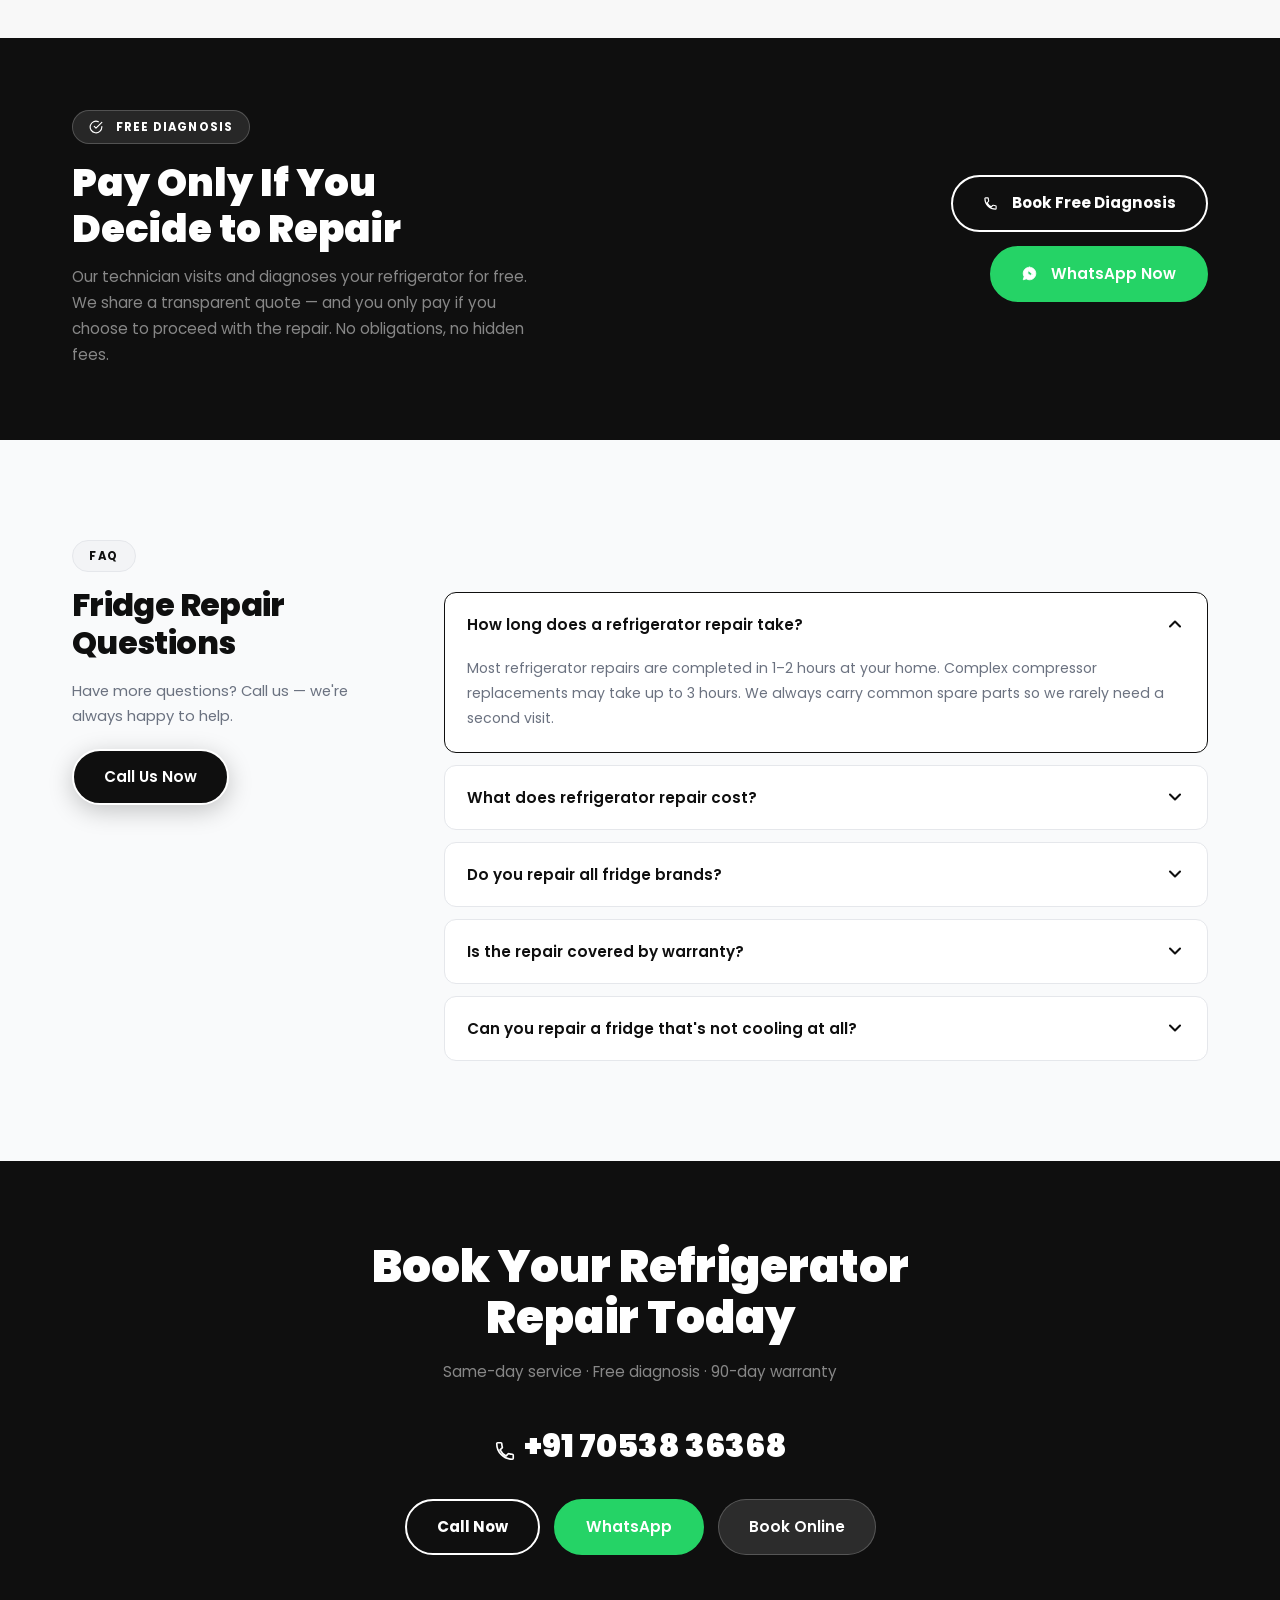
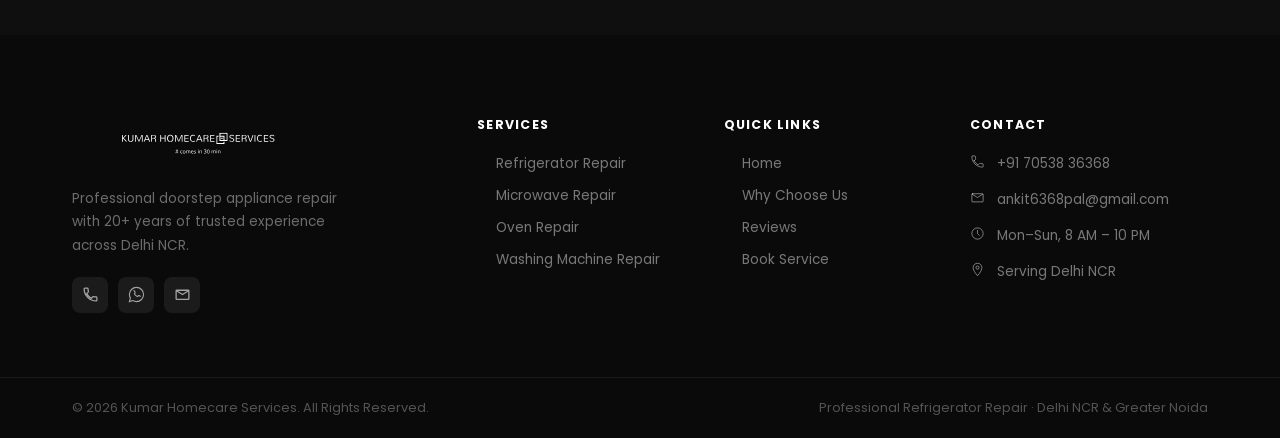
==== commit fa55f118: "add some new features" ====
--- a/fridge-repair.html
+++ b/fridge-repair.html
@@ -100,7 +100,7 @@
 
   <!-- LOADER -->
   <div class="page-loader" id="pageLoader">
-    <div class="loader-logo"><span class="loader-brand">KUMAR</span><span class="loader-sub">Homecare Services</span></div>
+    <div class="loader-logo"><img src="logo.svg" alt="Kumar Homecare Services" class="loader-img"></div>
     <div class="loader-spinner"></div>
   </div>
 
@@ -120,8 +120,7 @@
   <header class="navbar" id="navbar">
     <div class="nav-inner">
       <a href="index.html" class="logo" aria-label="Kumar Homecare Services">
-        <div class="logo-icon"><img src="logo.png" alt="Kumar Homecare Services Logo"></div>
-        <div class="logo-text"><span class="logo-brand">KUMAR</span><span class="logo-sub">Homecare Services</span></div>
+        <img src="logo.svg" alt="Kumar Homecare Services Logo" class="logo-img">
       </a>
       <nav class="nav-links" id="navLinks">
         <a href="index.html" class="nav-link">Home</a>
@@ -162,8 +161,8 @@
       <h1 class="sp-headline">Refrigerator Repair<br><span>At Your Doorstep</span></h1>
       <p class="sp-sub">Same-day service for all fridge brands. Genuine parts, certified technicians, and a 90-day warranty on every repair.</p>
       <div class="sp-actions">
-        <a href="tel:+917053836368" class="btn btn-primary"><svg viewBox="0 0 24 24" fill="none" width="16" height="16" style="display:inline;vertical-align:-3px;margin-right:6px"><path d="M6.62 10.79c1.44 2.83 3.76 5.14 6.59 6.59l2.2-2.2c.27-.27.67-.36 1.02-.24 1.12.37 2.33.57 3.57.57.55 0 1 .45 1 1V20c0 .55-.45 1-1 1-9.39 0-17-7.61-17-17 0-.55.45-1 1-1h3.5c.55 0 1 .45 1 1 0 1.25.2 2.45.57 3.57.11.35.03.74-.25 1.02l-2.2 2.2z" stroke="currentColor" stroke-width="1.8" stroke-linecap="round"/></svg>Call Now &ndash; Free Diagnosis</a>
-        <a href="https://wa.me/917053836368" target="_blank" class="btn btn-white"><svg viewBox="0 0 24 24" fill="currentColor" width="16" height="16" style="display:inline;vertical-align:-3px;margin-right:6px"><path d="M17.472 14.382c-.297-.149-1.758-.867-2.03-.967-.273-.099-.471-.148-.67.15-.197.297-.767.966-.94 1.164-.173.199-.347.223-.644.075-.297-.15-1.255-.463-2.39-1.475-.883-.788-1.48-1.761-1.653-2.059-.173-.297-.018-.458.13-.606.134-.133.298-.347.446-.52.149-.174.198-.298.298-.497.099-.198.05-.371-.025-.52-.075-.149-.669-1.612-.916-2.207-.242-.579-.487-.5-.669-.51M12 2C6.477 2 2 6.477 2 12c0 1.89.525 3.66 1.438 5.168L2 22l4.832-1.438A9.96 9.96 0 0012 22c5.523 0 10-4.477 10-10S17.523 2 12 2z" stroke="currentColor" stroke-width="1.4" stroke-linecap="round"/></svg>WhatsApp Us</a>
+        <a href="tel:+917053836368" style="background:transparent;color:#fff;border-color:#fff;" class="btn btn-primary"><svg viewBox="0 0 24 24" fill="none" width="16" height="16" style="display:inline;vertical-align:-3px;margin-right:6px"><path d="M6.62 10.79c1.44 2.83 3.76 5.14 6.59 6.59l2.2-2.2c.27-.27.67-.36 1.02-.24 1.12.37 2.33.57 3.57.57.55 0 1 .45 1 1V20c0 .55-.45 1-1 1-9.39 0-17-7.61-17-17 0-.55.45-1 1-1h3.5c.55 0 1 .45 1 1 0 1.25.2 2.45.57 3.57.11.35.03.74-.25 1.02l-2.2 2.2z" stroke="currentColor" stroke-width="1.8" stroke-linecap="round"/></svg>Call Now &ndash; Free Diagnosis</a>
+        <a href="https://wa.me/917053836368" target="_blank" style="background:transparent;color:#fff;border-color:#fff;" class="btn btn-white"><svg viewBox="0 0 24 24" fill="currentColor" width="16" height="16" style="display:inline;vertical-align:-3px;margin-right:6px"><path d="M17.472 14.382c-.297-.149-1.758-.867-2.03-.967-.273-.099-.471-.148-.67.15-.197.297-.767.966-.94 1.164-.173.199-.347.223-.644.075-.297-.15-1.255-.463-2.39-1.475-.883-.788-1.48-1.761-1.653-2.059-.173-.297-.018-.458.13-.606.134-.133.298-.347.446-.52.149-.174.198-.298.298-.497.099-.198.05-.371-.025-.52-.075-.149-.669-1.612-.916-2.207-.242-.579-.487-.5-.669-.51M12 2C6.477 2 2 6.477 2 12c0 1.89.525 3.66 1.438 5.168L2 22l4.832-1.438A9.96 9.96 0 0012 22c5.523 0 10-4.477 10-10S17.523 2 12 2z" stroke="currentColor" stroke-width="1.4" stroke-linecap="round"/></svg>WhatsApp Us</a>
       </div>
       <div class="sp-trust">
         <div class="sp-trust-item"><span class="sp-trust-num">20+</span><span class="sp-trust-lbl">Years Experience</span></div>
@@ -379,8 +378,7 @@
     <div class="container-wide footer-top">
       <div class="footer-brand-col">
         <div class="logo footer-logo">
-          <div class="logo-icon logo-icon-sm"><img src="logo.png" alt="Kumar Homecare Services"></div>
-          <div class="logo-text"><span class="logo-brand" style="color:#fff">KUMAR</span><span class="logo-sub" style="color:rgba(255,255,255,0.45)">Homecare Services</span></div>
+          <img src="logo.svg" alt="Kumar Homecare Services" class="logo-img footer-logo-img">
         </div>
         <p class="footer-tagline">Professional doorstep appliance repair with 20+ years of trusted experience across Delhi NCR.</p>
         <div class="footer-social">
--- a/style.css
+++ b/style.css
@@ -42,6 +42,141 @@
   --font:          'Poppins', sans-serif;
 }
 
+/* ─── DARK MODE ─── */
+[data-theme="dark"] {
+  --bg:            #0e1117;
+  --text:          #e6edf3;
+  --text-muted:    #8b949e;
+  --black:         #e6edf3;
+  --black-soft:    #161b22;
+  --black-mid:     #21262d;
+  --grey-800:      #c9d1d9;
+  --grey-600:      #8b949e;
+  --grey-500:      #6e7681;
+  --grey-300:      #30363d;
+  --grey-200:      #21262d;
+  --grey-100:      #161b22;
+  --grey-50:       #0d1117;
+  --white:         #0e1117;
+  --accent:        #e6edf3;
+  --accent-inv:    #0e1117;
+  --shadow-sm:     0 2px 8px rgba(0,0,0,0.5);
+  --shadow:        0 4px 24px rgba(0,0,0,0.6);
+  --shadow-lg:     0 12px 48px rgba(0,0,0,0.7);
+}
+
+/* ── GLOBAL: all text → white ── */
+[data-theme="dark"] *:not(.theme-toggle):not(.theme-toggle *) {
+  color: #ffffff !important;
+}
+
+/* ── GLOBAL: all SVG icons → white ── */
+[data-theme="dark"] svg path,
+[data-theme="dark"] svg circle,
+[data-theme="dark"] svg rect,
+[data-theme="dark"] svg line,
+[data-theme="dark"] svg polyline,
+[data-theme="dark"] svg polygon {
+  stroke: #ffffff !important;
+  fill: none;
+}
+[data-theme="dark"] svg[fill="currentColor"] path,
+[data-theme="dark"] svg[fill="currentColor"] {
+  fill: #ffffff !important;
+  stroke: none !important;
+}
+
+/* ── Exceptions: keep colored elements ── */
+[data-theme="dark"] .review-stars,
+[data-theme="dark"] .review-stars * { color: #e3b341 !important; }
+[data-theme="dark"] .btn-primary,
+[data-theme="dark"] .btn-primary * { color: #0e1117 !important; }
+[data-theme="dark"] .btn-hero-primary {
+  background: #0e1117 !important;
+  color: #ffffff !important;
+  border: 2px solid #ffffff !important;
+}
+[data-theme="dark"] .btn-hero-primary * { color: #ffffff !important; }
+[data-theme="dark"] .mobile-cta,
+[data-theme="dark"] .mobile-cta * { color: #0e1117 !important; }
+[data-theme="dark"] .float-wa { color: #fff !important; }
+[data-theme="dark"] .float-call { background: #ffffff !important; color: #0f0f0f !important; }
+[data-theme="dark"] .float-call svg path { stroke: #0f0f0f !important; fill: #0f0f0f !important; }
+
+/* ── Toggle icon colors (keep original) ── */
+[data-theme="dark"] .icon-moon { color: #7c9ef8 !important; }
+[data-theme="dark"] .icon-moon * { stroke: #7c9ef8 !important; fill: none !important; }
+.icon-sun * { stroke: #f59e0b !important; fill: none !important; }
+.icon-sun circle { stroke: #f59e0b !important; }
+
+/* ── Backgrounds ── */
+[data-theme="dark"] body { background: #0e1117 !important; }
+[data-theme="dark"] .navbar { background: rgba(14,17,23,0.97) !important; border-bottom: 1px solid rgba(255,255,255,0.08) !important; }
+[data-theme="dark"] .mobile-menu { background: #0e1117 !important; border-top: 1px solid rgba(255,255,255,0.08) !important; }
+[data-theme="dark"] .service-card  { background: #161b22 !important; border: 1px solid rgba(255,255,255,0.08) !important; }
+[data-theme="dark"] .why-card      { background: #161b22 !important; border: 1px solid rgba(255,255,255,0.08) !important; }
+[data-theme="dark"] .step-card     { background: #161b22 !important; border: 1px solid rgba(255,255,255,0.08) !important; }
+[data-theme="dark"] .faq-item      { background: #161b22 !important; border: 1px solid rgba(255,255,255,0.08) !important; }
+[data-theme="dark"] .review-card   { background: #161b22 !important; border: 1px solid rgba(255,255,255,0.08) !important; }
+[data-theme="dark"] .contact-form-wrap { background: #161b22 !important; border: 1px solid rgba(255,255,255,0.08) !important; }
+[data-theme="dark"] .intro-strip   { background: #161b22 !important; }
+[data-theme="dark"] .brand-slider-section { background: #161b22 !important; }
+[data-theme="dark"] .emergency-section   { background: #161b22 !important; }
+[data-theme="dark"] .reviewer-avatar { background: #21262d !important; }
+[data-theme="dark"] input, [data-theme="dark"] select, [data-theme="dark"] textarea {
+  background: #0e1117 !important;
+  border-color: rgba(255,255,255,0.12) !important;
+}
+[data-theme="dark"] .page-loader { background: #0e1117 !important; }
+[data-theme="dark"] .loader-spinner { border-color: rgba(255,255,255,0.12) !important; border-top-color: #ffffff !important; }
+[data-theme="dark"] .scroll-progress-bar { background: linear-gradient(to right, #fff, #aaa) !important; }
+[data-theme="dark"] .footer-logo-img { filter: brightness(0) invert(1) !important; }
+[data-theme="dark"] .logo-img         { filter: brightness(0) invert(1) !important; }
+[data-theme="dark"] .loader-img       { filter: brightness(0) invert(1) !important; }
+
+/* ── Hamburger in dark ── */
+[data-theme="dark"] .hamburger span { background: #ffffff !important; }
+
+
+/* ─── THEME TOGGLE BUTTON ─── */
+.theme-toggle {
+  background: none;
+  border: none;
+  cursor: pointer;
+  padding: 0;
+  display: flex;
+  align-items: center;
+  flex-shrink: 0;
+}
+.theme-toggle-track {
+  width: 48px;
+  height: 26px;
+  background: #d1d5db;
+  border-radius: 999px;
+  display: flex;
+  align-items: center;
+  padding: 3px;
+  transition: background 0.35s ease;
+}
+[data-theme="dark"] .theme-toggle-track { background: #30363d; }
+.theme-toggle-thumb {
+  width: 20px;
+  height: 20px;
+  background: #ffffff;
+  border-radius: 50%;
+  display: flex;
+  align-items: center;
+  justify-content: center;
+  box-shadow: 0 1px 4px rgba(0,0,0,0.3);
+  transition: transform 0.35s cubic-bezier(.34,1.56,.64,1), background 0.35s ease;
+  transform: translateX(0);
+}
+[data-theme="dark"] .theme-toggle-thumb { transform: translateX(22px); background: #21262d; }
+.icon-sun  { display: block; color: #f59e0b; }
+.icon-moon { display: none;  color: #7c9ef8; }
+[data-theme="dark"] .icon-sun  { display: none; }
+[data-theme="dark"] .icon-moon { display: block; }
+
 html   { scroll-behavior: smooth; scroll-padding-top: 76px; overflow-x: hidden; }
 body   { font-family: var(--font); background: var(--bg); color: var(--text); line-height: 1.6; overflow-x: hidden; -webkit-font-smoothing: antialiased; max-width: 100vw; }
 img    { display: block; max-width: 100%; }
@@ -83,7 +218,7 @@
   position: fixed;
   inset: 0;
   z-index: 99999;
-  background: #0f0f0f;
+  background: #ffffff;
   display: flex;
   flex-direction: column;
   align-items: center;
@@ -103,6 +238,12 @@
   gap: 6px;
   animation: loaderFadeUp 0.5s ease both;
 }
+.loader-img {
+  height: 90px;
+  width: auto;
+  object-fit: contain;
+  filter: drop-shadow(0 4px 16px rgba(0,0,0,0.18));
+}
 .loader-brand {
   font-size: 1.4rem;
   font-weight: 900;
@@ -121,8 +262,8 @@
 .loader-spinner {
   width: 48px;
   height: 48px;
-  border: 3px solid rgba(255,255,255,0.1);
-  border-top-color: #ffffff;
+  border: 3px solid rgba(0,0,0,0.1);
+  border-top-color: #111111;
   border-radius: 50%;
   animation: loaderSpin 0.85s linear infinite;
 }
@@ -183,14 +324,14 @@
 
 /* Primary: BLACK button on white pages */
 .btn-primary {
-  background: var(--black);
-  color: var(--white);
-  border-color: var(--black);
+  background: #0f0f0f;
+  color: #ffffff;
+  border-color: #ffffff;
   box-shadow: 0 6px 24px rgba(0,0,0,0.22);
 }
 .btn-primary:hover {
-  background: var(--black-mid);
-  border-color: var(--black-mid);
+  background: #222222;
+  border-color: #ffffff;
   box-shadow: 0 10px 36px rgba(0,0,0,0.3);
 }
 
@@ -219,23 +360,23 @@
 }
 .btn-hero-outline {
   background: transparent;
-  color: var(--white);
-  border-color: rgba(255,255,255,0.55);
+  color: #ffffff;
+  border-color: #ffffff;
   font-size: 1rem; padding: 16px 36px;
 }
 .btn-hero-outline:hover {
   background: rgba(255,255,255,0.1);
-  border-color: var(--white);
+  border-color: #ffffff;
 }
 
 /* White button on dark sections (emergency) */
 .btn-white {
-  background: var(--white);
-  color: var(--black);
-  border-color: var(--white);
+  background: #0f0f0f;
+  color: #ffffff;
+  border-color: #ffffff;
   font-weight: 700;
 }
-.btn-white:hover { background: var(--grey-100); }
+.btn-white:hover { background: #222222; }
 
 /* WhatsApp stays green */
 .btn-wa {
@@ -286,7 +427,13 @@
 }
 
 /* Logo */
-.logo { display: flex; align-items: center; gap: 12px; text-decoration: none; flex-shrink: 0; }
+.logo { display: flex; align-items: center; gap: 0px; text-decoration: none; flex-shrink: 0; }
+.logo-img {
+  height: 60px;
+  width: auto;
+  object-fit: contain;
+  display: block;
+}
 .logo-icon {
   width: 44px; height: 44px;
   background: var(--white);
@@ -321,11 +468,14 @@
   font-size: 0.82rem;
   font-weight: 600;
   border-radius: 50px;
+  background: #0f0f0f !important;
+  color: #ffffff !important;
+  border: 1.5px solid #ffffff !important;
 }
 
 /* Hamburger */
 .hamburger { display: none; flex-direction: column; gap: 5px; cursor: pointer; background: none; border: none; padding: 6px; border-radius: 6px; }
-.hamburger span { display: block; width: 24px; height: 2.5px; background: var(--black); border-radius: 2px; transition: all 0.3s; }
+.hamburger span { display: block; width: 24px; height: 1.5px; background: #111; border-radius: 2px; transition: all 0.3s; }
 .hamburger.open span:nth-child(1) { transform: translateY(7.5px) rotate(45deg); }
 .hamburger.open span:nth-child(2) { opacity: 0; }
 .hamburger.open span:nth-child(3) { transform: translateY(-7.5px) rotate(-45deg); }
@@ -348,6 +498,12 @@
 }
 .mobile-link:hover { color: var(--black); background: var(--grey-100); }
 .mobile-cta { margin-top: 8px; text-align: center; }
+.mobile-theme-row {
+  display: flex; align-items: center; justify-content: space-between;
+  margin-top: 12px; padding: 12px 16px;
+  border-top: 1px solid var(--grey-200);
+}
+.mobile-theme-label { font-size: 0.88rem; font-weight: 600; color: var(--grey-600); }
 
 /* ══════════════════════════════════════
    HERO — CINEMATIC (dark bg → white accents)
@@ -691,9 +847,15 @@
 /* Number badge: black */
 .step-n {
   position: absolute; top: -10px; right: -10px;
-  background: var(--black); color: var(--white);
+  background: #ffffff; color: #0f0f0f;
   font-size: 0.65rem; font-weight: 800;
   padding: 2px 7px; border-radius: 50px; letter-spacing: 0.04em;
+  border: 1.5px solid #0f0f0f;
+}
+[data-theme="dark"] .step-n {
+  background: #000000 !important;
+  color: #ffffff !important;
+  border: 1.5px solid #ffffff !important;
 }
 .step-ico { width: 32px; height: 32px; }
 /* Step icon stroke: dark by default, white on hover */
@@ -853,10 +1015,11 @@
 .info-card-sm:hover { border-color: var(--black); box-shadow: 0 4px 16px rgba(0,0,0,0.07); }
 .info-icon-wrap-sm {
   width: 34px; height: 34px;
-  background: var(--black);
+  background: #0f0f0f;
   border-radius: 8px;
   display: flex; align-items: center; justify-content: center;
   flex-shrink: 0;
+  color: #ffffff;
 }
 .info-card-sm .info-label { font-size: 0.68rem; font-weight: 700; text-transform: uppercase; letter-spacing: 0.08em; color: var(--grey-500); margin-bottom: 2px; }
 .info-card-sm .info-value { font-weight: 700; color: var(--black); font-size: 0.82rem; text-decoration: none; transition: opacity var(--transition); display: block; }
@@ -881,6 +1044,36 @@
   transition: filter 0.3s ease;
 }
 .contact-map-wrap:hover iframe { filter: grayscale(0%); }
+
+/* Map badge & directions button */
+.map-overlay-badge {
+  position: absolute; top: 12px; left: 12px; z-index: 2;
+  background: #ffffff; border-radius: 8px;
+  padding: 6px 12px; display: flex; align-items: center; gap: 6px;
+  box-shadow: 0 2px 10px rgba(0,0,0,0.15);
+  color: #0f0f0f !important;
+  font-size: 0.78rem; font-weight: 600;
+}
+.map-overlay-badge svg, .map-overlay-badge svg path { color: #0f0f0f !important; fill: #0f0f0f !important; }
+.map-overlay-badge span { color: #0f0f0f !important; }
+
+.map-directions-btn {
+  position: absolute; bottom: 12px; right: 12px; z-index: 2;
+  background: #0f0f0f; color: #ffffff !important;
+  border-radius: 8px; padding: 8px 14px;
+  font-size: 0.78rem; font-weight: 600;
+  display: flex; align-items: center; gap: 6px;
+  text-decoration: none; box-shadow: 0 2px 10px rgba(0,0,0,0.2);
+}
+.map-directions-btn span, .map-directions-btn svg path { color: #ffffff !important; stroke: #ffffff !important; }
+
+/* Dark mode: icon wraps */
+[data-theme="dark"] .info-icon-wrap-sm { background: #ffffff !important; color: #0f0f0f !important; }
+[data-theme="dark"] .info-icon-wrap-sm svg path,
+[data-theme="dark"] .info-icon-wrap-sm svg circle { stroke: #0f0f0f !important; }
+[data-theme="dark"] .map-overlay-badge { background: #1a1a1a !important; color: #ffffff !important; }
+[data-theme="dark"] .map-overlay-badge svg path { fill: #ffffff !important; color: #ffffff !important; }
+[data-theme="dark"] .map-overlay-badge span { color: #ffffff !important; }
 
 /* Old large info-card (kept for fallback) */
 .contact-info { display: flex; flex-direction: column; gap: 16px; }
@@ -965,8 +1158,8 @@
   position: absolute;
   top: 16px; left: 16px;
   z-index: 10;
-  background: var(--black);
-  color: var(--white);
+  background: #ffffff;
+  color: #0f0f0f;
   display: flex;
   align-items: center;
   gap: 8px;
@@ -974,11 +1167,11 @@
   border-radius: 50px;
   font-size: 0.78rem;
   font-weight: 600;
-  box-shadow: 0 6px 20px rgba(0,0,0,0.3);
+  box-shadow: 0 6px 20px rgba(0,0,0,0.2);
   max-width: calc(100% - 32px);
 }
 .map-overlay-badge svg { flex-shrink: 0; color: #f59e0b; }
-.map-overlay-badge span { white-space: nowrap; overflow: hidden; text-overflow: ellipsis; }
+.map-overlay-badge span { white-space: nowrap; overflow: hidden; text-overflow: ellipsis; color: #0f0f0f !important; }
 
 /* Get Directions button — bottom right */
 .map-directions-btn {
@@ -988,23 +1181,22 @@
   display: inline-flex;
   align-items: center;
   gap: 8px;
-  background: var(--white);
-  color: var(--black);
+  background: #0f0f0f !important;
+  color: #ffffff !important;
   font-size: 0.82rem;
   font-weight: 700;
   padding: 10px 18px;
   border-radius: 50px;
   text-decoration: none;
-  box-shadow: 0 6px 20px rgba(0,0,0,0.18);
-  border: 1.5px solid var(--grey-200);
+  box-shadow: 0 6px 20px rgba(0,0,0,0.25);
+  border: 1.5px solid #ffffff;
   transition: all var(--transition);
 }
 .map-directions-btn:hover {
-  background: var(--black);
-  color: var(--white);
-  border-color: var(--black);
+  background: #222222 !important;
+  color: #ffffff !important;
   transform: translateY(-2px);
-  box-shadow: 0 10px 28px rgba(0,0,0,0.28);
+  box-shadow: 0 10px 28px rgba(0,0,0,0.35);
 }
 
 /* Mobile */
@@ -1089,6 +1281,7 @@
   gap: 48px; padding-bottom: 64px;
 }
 .footer-logo { margin-bottom: 16px; }
+.footer-logo-img { height: 56px; width: auto; object-fit: contain; filter: brightness(0) invert(1); }
 .footer-tagline { font-size: 0.85rem; color: rgba(255,255,255,0.4); line-height: 1.7; margin-bottom: 20px; max-width: 280px; }
 
 /* Footer social: white outline btn */
@@ -1212,7 +1405,9 @@
   /* ── Navbar ── */
   .nav-links, .nav-cta { display: none; }
   .hamburger { display: flex; }
-  .nav-inner { padding: 0 18px; }
+  .nav-inner { padding: 0 14px; }
+  .logo-img { height: 54px; }
+  #themeToggle { display: none; }
 
   /* ── Hero ── */
   .hero { min-height: 560px; max-height: 700px; }
@@ -1247,16 +1442,18 @@
     flex-direction: row;
     gap: 0;
     width: 100%;
+    overflow: hidden;
   }
   .hero-trust-item {
     flex: 1;
-    padding: 0 8px;
+    padding: 0 4px;
     text-align: center;
+    min-width: 0;
   }
   .hero-trust-item:first-child { padding-left: 0; }
   .trust-divider { display: none; }
-  .trust-num { font-size: 1.1rem; }
-  .trust-label { font-size: 0.62rem; }
+  .trust-num { font-size: 0.95rem; }
+  .trust-label { font-size: 0.54rem; white-space: nowrap; overflow: hidden; text-overflow: ellipsis; }
   .hero-scroll, .hero-slide-num { display: none; }
 
   /* ── Brand Slider ── */
@@ -1292,10 +1489,32 @@
   .step-item h4 { font-size: 0.82rem; }
   .step-item p  { font-size: 0.75rem; }
 
-  /* ── Reviews Marquee ── */
-  .reviews-marquee-wrap { margin-top: 28px; }
-  .reviews-track { gap: 14px; animation-duration: 30s; }
-  .review-card { width: calc(100vw - 48px); padding: 20px 18px; }
+  /* ── Reviews — one card at a time snap slider on mobile ── */
+  .reviews-marquee-wrap {
+    margin-top: 28px;
+    overflow: hidden;
+    padding: 0;
+  }
+  .reviews-track {
+    display: flex;
+    gap: 0;
+    animation: none !important;
+    overflow-x: scroll;
+    scroll-snap-type: x mandatory;
+    -webkit-overflow-scrolling: touch;
+    scrollbar-width: none;
+    padding: 8px 0 16px;
+  }
+  .reviews-track::-webkit-scrollbar { display: none; }
+  .review-card {
+    flex: 0 0 calc(100vw - 48px);
+    width: calc(100vw - 48px);
+    scroll-snap-align: center;
+    margin: 0 12px;
+    padding: 20px 18px;
+  }
+  /* Hide the duplicate set (second half) */
+  .reviews-track .review-card:nth-child(n+7) { display: none; }
   .reviewer-name { font-size: 0.84rem; }
   .review-card p { font-size: 0.83rem; }
 
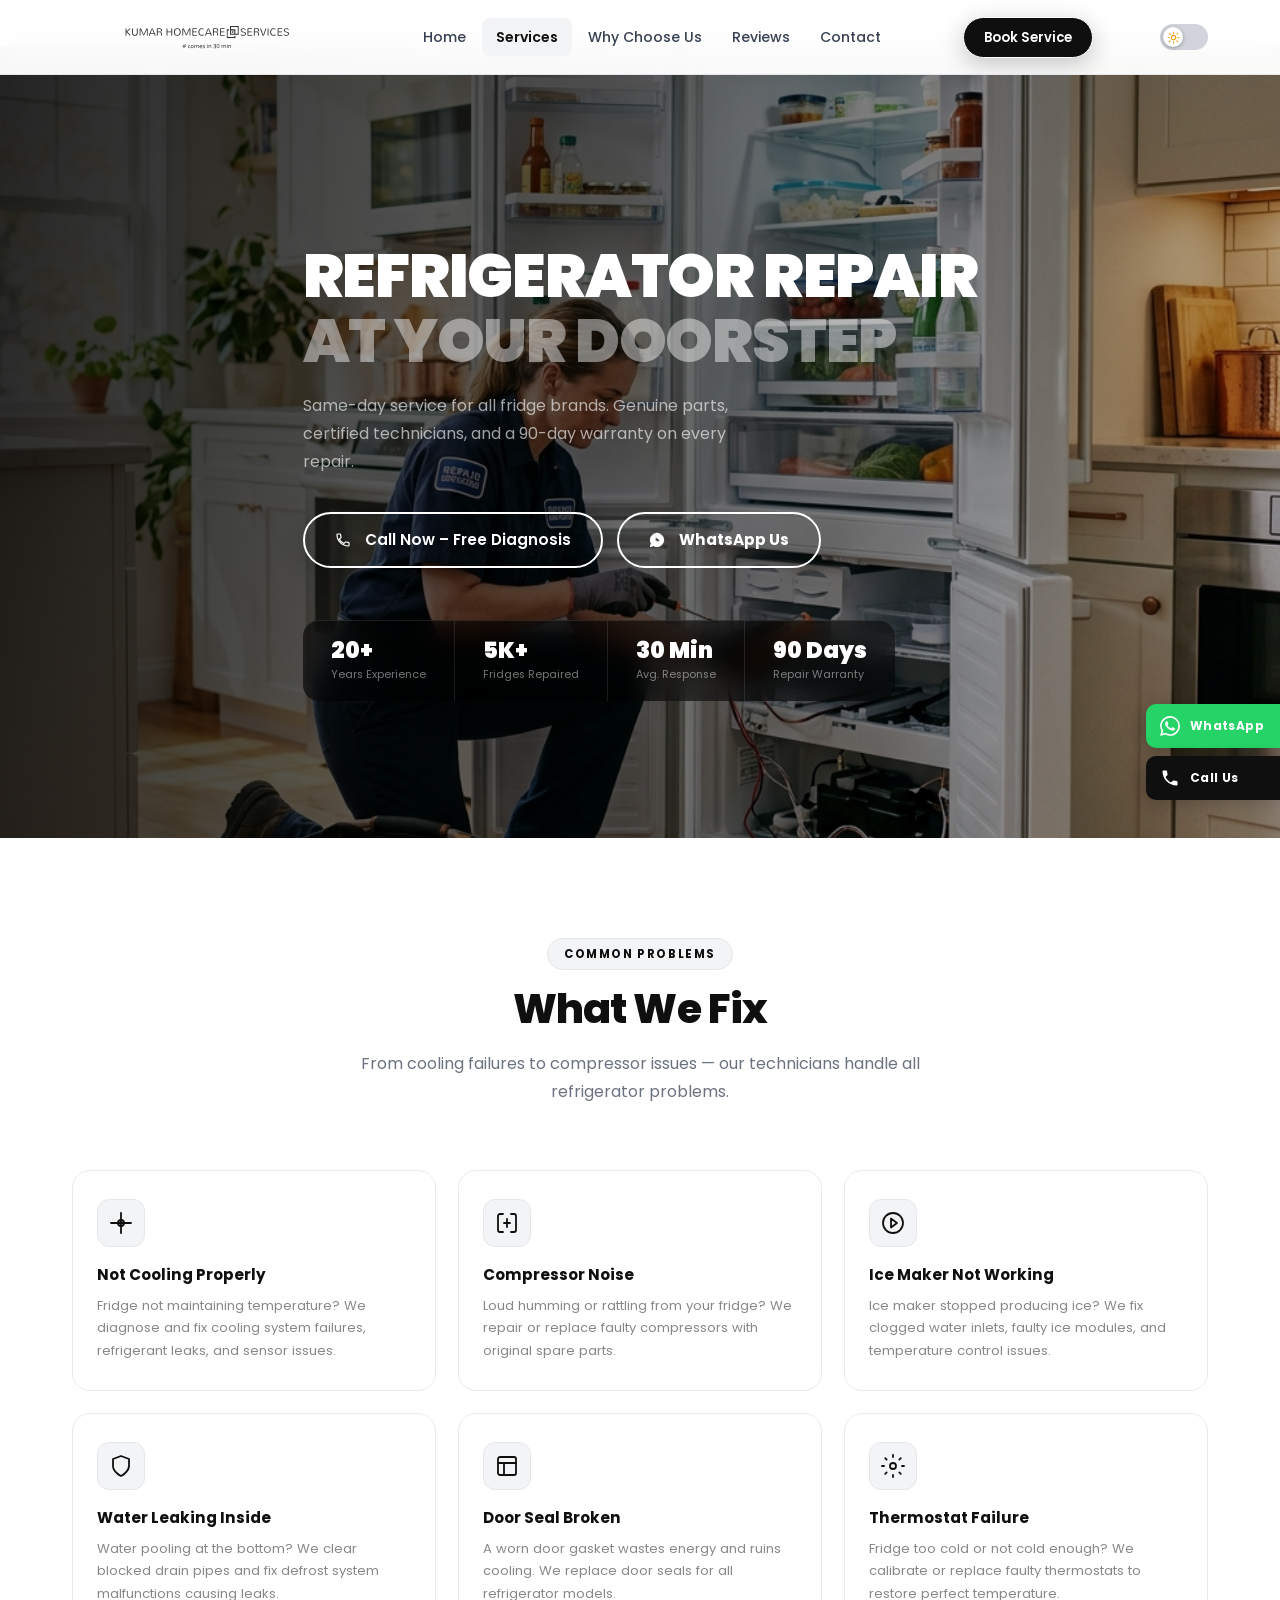
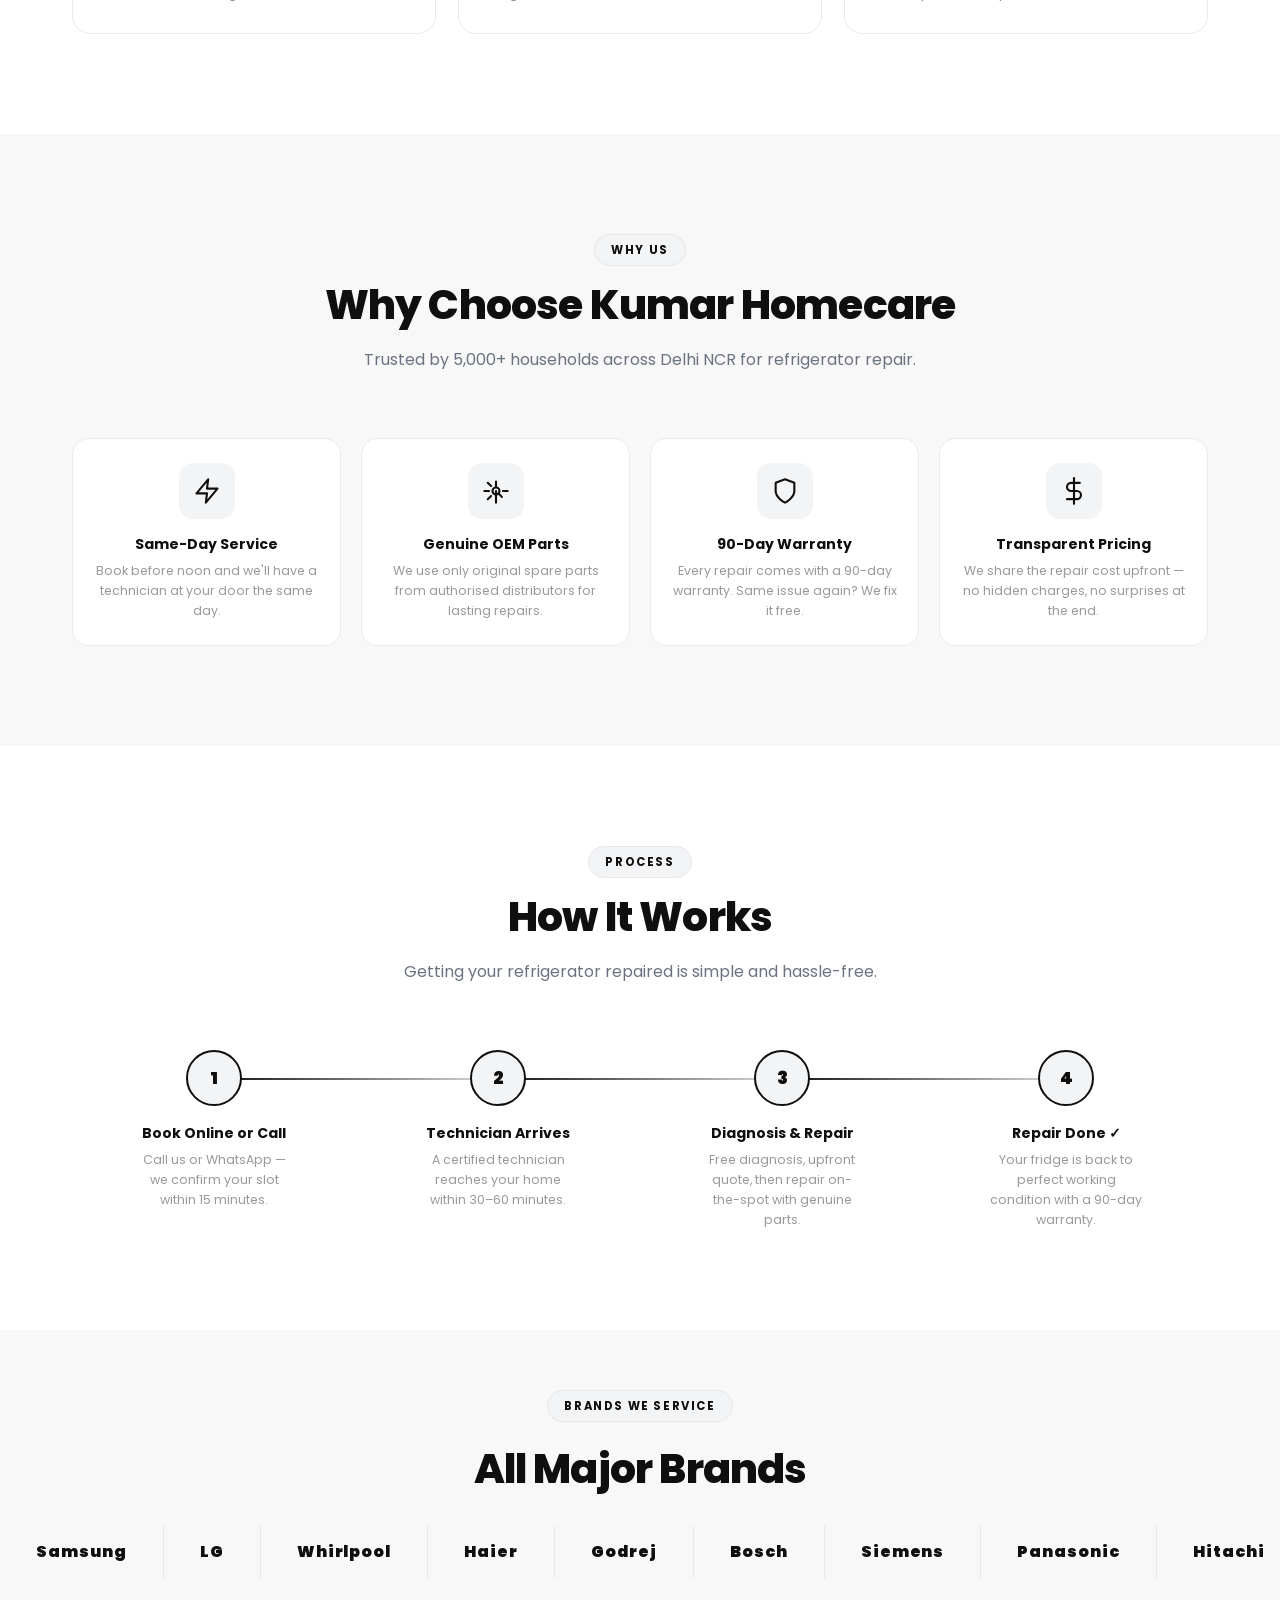
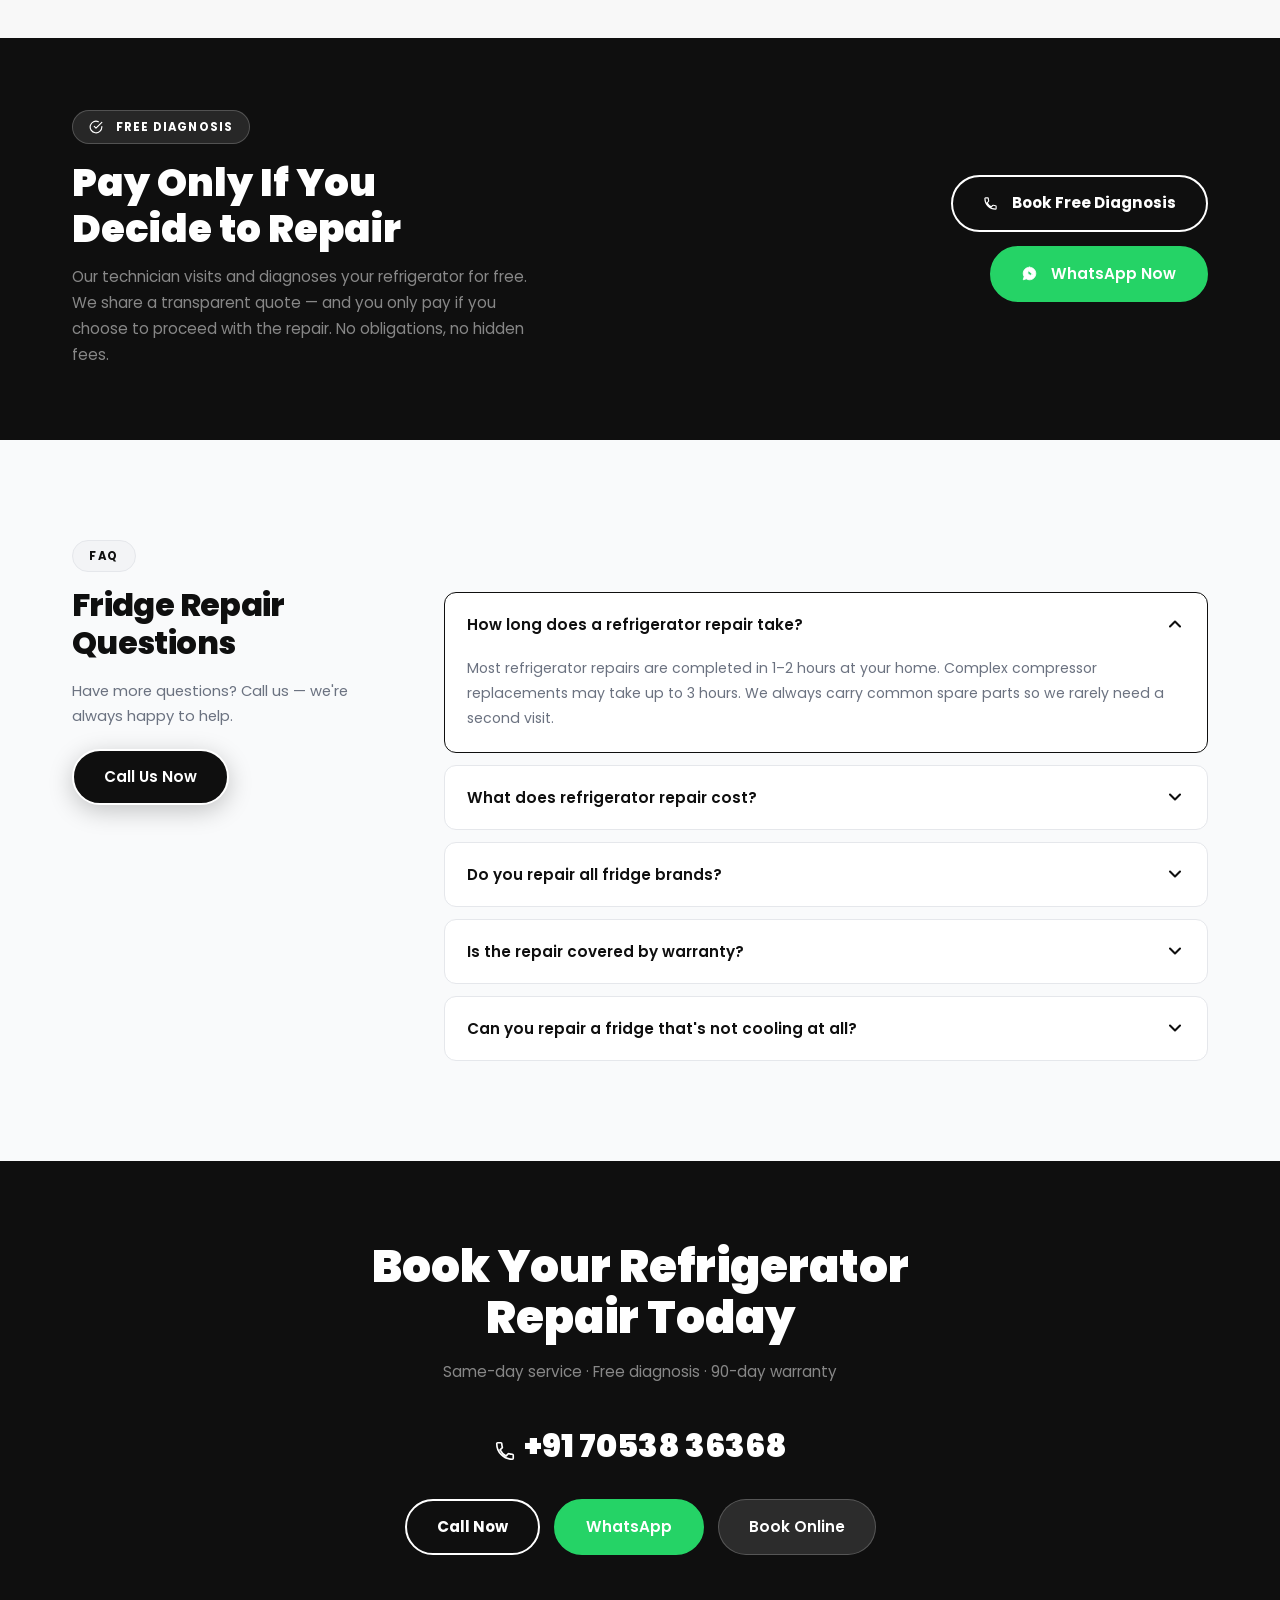
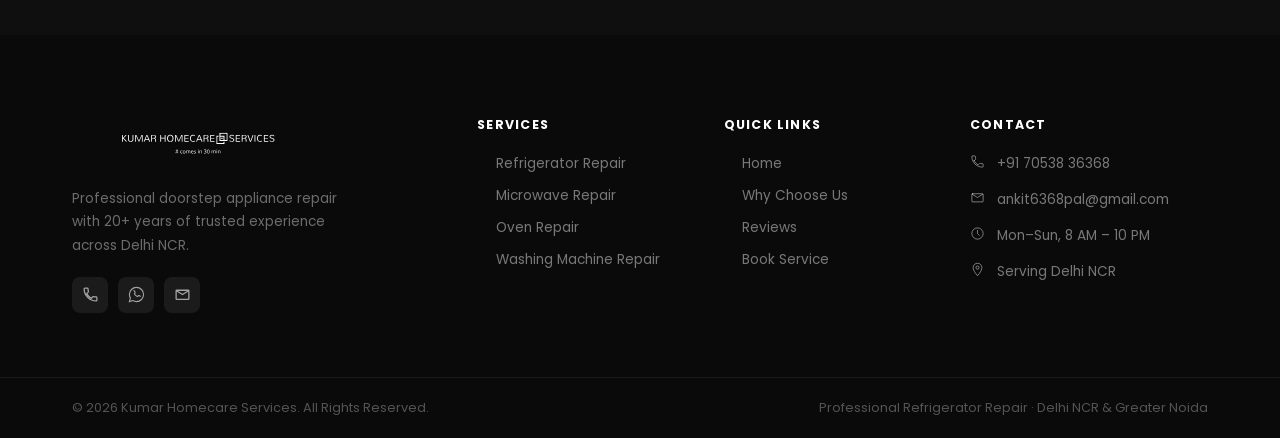
==== commit a534bdff: "added toggle button and fix UI" ====
--- a/fridge-repair.html
+++ b/fridge-repair.html
@@ -10,6 +10,7 @@
   <link href="https://fonts.googleapis.com/css2?family=Poppins:ital,wght@0,300;0,400;0,500;0,600;0,700;0,800;0,900;1,400&display=swap" rel="stylesheet"/>
   <link rel="stylesheet" href="style.css"/>
   <link rel="icon" type="image/x-icon" href="logo.png"/>
+  <script>document.documentElement.setAttribute('data-theme', localStorage.getItem('theme') || 'light');</script>
   <style>
     /* ── Service Hero ── */
     .sp-hero{position:relative;min-height:88vh;display:flex;flex-direction:column;justify-content:center;overflow:hidden;}
@@ -42,8 +43,8 @@
     .issues-grid{display:grid;grid-template-columns:repeat(3,1fr);gap:22px;margin-top:52px;}
     .issue-card{background:#fff;border:1.5px solid #ebebeb;border-radius:18px;padding:28px 24px;transition:border-color .25s,box-shadow .25s,transform .25s;}
     .issue-card:hover{border-color:#0f0f0f;box-shadow:0 8px 32px rgba(0,0,0,0.1);transform:translateY(-4px);}
-    .issue-icon{width:48px;height:48px;background:#0f0f0f;border-radius:12px;display:flex;align-items:center;justify-content:center;margin-bottom:16px;}
-    .issue-icon svg{width:24px;height:24px;stroke:#fff;fill:none;stroke-width:1.8;stroke-linecap:round;stroke-linejoin:round;}
+    .issue-icon{width:48px;height:48px;background:#f3f4f6;border-radius:12px;display:flex;align-items:center;justify-content:center;margin-bottom:16px;border:1.5px solid #e5e7eb;}
+    .issue-icon svg{width:24px;height:24px;stroke:#0f0f0f;fill:none;stroke-width:1.8;stroke-linecap:round;stroke-linejoin:round;}
     .issue-card h4{font-size:0.95rem;font-weight:700;color:#0f0f0f;margin-bottom:8px;}
     .issue-card p{font-size:0.82rem;color:#888;line-height:1.7;}
     /* Feature bar */
@@ -57,7 +58,7 @@
     .steps-inline{display:flex;align-items:flex-start;gap:0;margin-top:52px;}
     .step-inline{flex:1;text-align:center;position:relative;}
     .step-inline+.step-inline::before{content:'';position:absolute;top:28px;left:-50%;width:100%;height:2px;background:linear-gradient(to right,#0f0f0f,#ddd);z-index:0;}
-    .step-num{width:56px;height:56px;background:#0f0f0f;color:#fff;border-radius:50%;display:flex;align-items:center;justify-content:center;font-size:1.1rem;font-weight:900;margin:0 auto 16px;position:relative;z-index:1;}
+    .step-num{width:56px;height:56px;background:#f3f4f6;color:#0f0f0f;border-radius:50%;display:flex;align-items:center;justify-content:center;font-size:1.1rem;font-weight:900;margin:0 auto 16px;position:relative;z-index:1;border:2px solid #0f0f0f;}
     .step-inline h4{font-size:0.88rem;font-weight:700;color:#0f0f0f;margin-bottom:6px;}
     .step-inline p{font-size:0.78rem;color:#999;line-height:1.6;max-width:160px;margin:0 auto;}
     /* Pricing note */
@@ -76,7 +77,7 @@
     .sp-cta-btns{display:flex;gap:14px;justify-content:center;flex-wrap:wrap;}
     /* Mobile */
     @media(max-width:768px){
-      .sp-hero-content{padding:110px 0 60px;}
+      .sp-hero-content{padding:110px 20px 60px 20px;}
       .sp-headline{font-size:1.7rem;}
       .sp-sub{font-size:0.85rem;}
       .sp-actions{flex-direction:column;max-width:280px;}
@@ -94,6 +95,39 @@
       .issues-grid{grid-template-columns:1fr;}
       .feature-bar{grid-template-columns:1fr;}
     }
+    /* ── DARK MODE OVERRIDES ── */
+    [data-theme="dark"] body { background:#0e1117; color:#e6edf3; }
+    [data-theme="dark"] .sp-breadcrumb { background:#161b22; border-color:#30363d; }
+    [data-theme="dark"] .sp-breadcrumb a,
+    [data-theme="dark"] .sp-bc-current { color:#8b949e; }
+    [data-theme="dark"] .sp-bc-current { color:#e6edf3; }
+    [data-theme="dark"] section[style*="background:#fff"],
+    [data-theme="dark"] section[style*="background: #fff"],
+    [data-theme="dark"] section[style*="background:#f8f8f8"],
+    [data-theme="dark"] section[style*="background: #f8f8f8"] { background:#0e1117 !important; }
+    [data-theme="dark"] .issue-card { background:#161b22 !important; border-color:#30363d !important; }
+    [data-theme="dark"] .issue-card h4 { color:#e6edf3 !important; }
+    [data-theme="dark"] .issue-card p { color:#8b949e !important; }
+    [data-theme="dark"] .issue-icon { background:#000000 !important; border-color:#ffffff !important; }
+    [data-theme="dark"] .issue-icon svg { stroke:#ffffff !important; }
+    [data-theme="dark"] .feature-card { background:#161b22 !important; border-color:#30363d !important; }
+    [data-theme="dark"] .feature-card h4 { color:#e6edf3 !important; }
+    [data-theme="dark"] .feature-card p { color:#8b949e !important; }
+    [data-theme="dark"] .feature-icon { background:#000000 !important; color:#ffffff !important; border:1.5px solid #ffffff !important; }
+    [data-theme="dark"] .feature-icon svg { stroke:#ffffff !important; color:#ffffff !important; }
+    [data-theme="dark"] .feature-icon svg path,
+    [data-theme="dark"] .feature-icon svg line,
+    [data-theme="dark"] .feature-icon svg circle { stroke:#ffffff !important; }
+    [data-theme="dark"] .step-inline h4 { color:#e6edf3 !important; }
+    [data-theme="dark"] .step-inline p { color:#8b949e !important; }
+    [data-theme="dark"] .step-num { background:#000000 !important; color:#ffffff !important; border-color:#ffffff !important; }
+    [data-theme="dark"] .step-inline+.step-inline::before { background:linear-gradient(to right,#ffffff,#30363d) !important; }
+    [data-theme="dark"] .faq-item { background:#161b22 !important; border-color:#30363d !important; }
+    [data-theme="dark"] .faq-question { color:#e6edf3 !important; }
+    [data-theme="dark"] .faq-answer { color:#8b949e !important; }
+    [data-theme="dark"] .section-title { color:#e6edf3 !important; }
+    [data-theme="dark"] .section-desc { color:#8b949e !important; }
+    [data-theme="dark"] .section-tag { color:#8b949e !important; }
   </style>
 </head>
 <body>
@@ -108,11 +142,13 @@
 
   <!-- FLOATING BUTTONS -->
   <div class="float-btns">
-    <a href="https://wa.me/917053836368" target="_blank" class="float-btn float-wa" aria-label="WhatsApp">
+    <a href="https://wa.me/917053836368?text=Hi%2C%20I%20need%20appliance%20repair%20service.%20Please%20help%20me." target="_blank" class="float-btn float-wa" aria-label="WhatsApp">
       <svg viewBox="0 0 24 24" fill="currentColor"><path d="M17.472 14.382c-.297-.149-1.758-.867-2.03-.967-.273-.099-.471-.148-.67.15-.197.297-.767.966-.94 1.164-.173.199-.347.223-.644.075-.297-.15-1.255-.463-2.39-1.475-.883-.788-1.48-1.761-1.653-2.059-.173-.297-.018-.458.13-.606.134-.133.298-.347.446-.52.149-.174.198-.298.298-.497.099-.198.05-.371-.025-.52-.075-.149-.669-1.612-.916-2.207-.242-.579-.487-.5-.669-.51-.173-.008-.371-.01-.57-.01-.198 0-.52.074-.792.372-.272.297-1.04 1.016-1.04 2.479 0 1.462 1.065 2.875 1.213 3.074.149.198 2.096 3.2 5.077 4.487.709.306 1.262.489 1.694.625.712.227 1.36.195 1.871.118.571-.085 1.758-.719 2.006-1.413.248-.694.248-1.289.173-1.413-.074-.124-.272-.198-.57-.347m-5.421 7.403h-.004a9.87 9.87 0 01-5.031-1.378l-.361-.214-3.741.982.998-3.648-.235-.374a9.86 9.86 0 01-1.51-5.26c.001-5.45 4.436-9.884 9.888-9.884 2.64 0 5.122 1.03 6.988 2.898a9.825 9.825 0 012.893 6.994c-.003 5.45-4.437 9.884-9.885 9.884m8.413-18.297A11.815 11.815 0 0012.05 0C5.495 0 .16 5.335.157 11.892c0 2.096.547 4.142 1.588 5.945L.057 24l6.305-1.654a11.882 11.882 0 005.683 1.448h.005c6.554 0 11.89-5.335 11.893-11.893a11.821 11.821 0 00-3.48-8.413Z"/></svg>
+      <span class="float-btn-label">WhatsApp</span>
     </a>
     <a href="tel:+917053836368" class="float-btn float-call" aria-label="Call Us">
       <svg viewBox="0 0 24 24" fill="currentColor"><path d="M6.62 10.79c1.44 2.83 3.76 5.14 6.59 6.59l2.2-2.2c.27-.27.67-.36 1.02-.24 1.12.37 2.33.57 3.57.57.55 0 1 .45 1 1V20c0 .55-.45 1-1 1-9.39 0-17-7.61-17-17 0-.55.45-1 1-1h3.5c.55 0 1 .45 1 1 0 1.25.2 2.45.57 3.57.11.35.03.74-.25 1.02l-2.2 2.2z"/></svg>
+      <span class="float-btn-label">Call Us</span>
     </a>
   </div>
 
@@ -130,6 +166,14 @@
         <a href="index.html#contact" class="nav-link">Contact</a>
       </nav>
       <a href="index.html#contact" class="btn btn-primary nav-cta">Book Service</a>
+      <button class="theme-toggle" id="themeToggle" aria-label="Toggle dark mode">
+        <span class="theme-toggle-track">
+          <span class="theme-toggle-thumb">
+            <svg class="icon-sun" viewBox="0 0 24 24" fill="none" width="13" height="13"><circle cx="12" cy="12" r="4" stroke="currentColor" stroke-width="2"/><path d="M12 2v2M12 20v2M4.22 4.22l1.42 1.42M18.36 18.36l1.42 1.42M2 12h2M20 12h2M4.22 19.78l1.42-1.42M18.36 5.64l1.42-1.42" stroke="currentColor" stroke-width="2" stroke-linecap="round"/></svg>
+            <svg class="icon-moon" viewBox="0 0 24 24" fill="none" width="13" height="13"><path d="M21 12.79A9 9 0 1111.21 3a7 7 0 009.79 9.79z" stroke="currentColor" stroke-width="2" stroke-linecap="round" stroke-linejoin="round"/></svg>
+          </span>
+        </span>
+      </button>
       <button class="hamburger" id="hamburger" aria-label="Toggle Menu" aria-expanded="false">
         <span></span><span></span><span></span>
       </button>
@@ -162,7 +206,7 @@
       <p class="sp-sub">Same-day service for all fridge brands. Genuine parts, certified technicians, and a 90-day warranty on every repair.</p>
       <div class="sp-actions">
         <a href="tel:+917053836368" style="background:transparent;color:#fff;border-color:#fff;" class="btn btn-primary"><svg viewBox="0 0 24 24" fill="none" width="16" height="16" style="display:inline;vertical-align:-3px;margin-right:6px"><path d="M6.62 10.79c1.44 2.83 3.76 5.14 6.59 6.59l2.2-2.2c.27-.27.67-.36 1.02-.24 1.12.37 2.33.57 3.57.57.55 0 1 .45 1 1V20c0 .55-.45 1-1 1-9.39 0-17-7.61-17-17 0-.55.45-1 1-1h3.5c.55 0 1 .45 1 1 0 1.25.2 2.45.57 3.57.11.35.03.74-.25 1.02l-2.2 2.2z" stroke="currentColor" stroke-width="1.8" stroke-linecap="round"/></svg>Call Now &ndash; Free Diagnosis</a>
-        <a href="https://wa.me/917053836368" target="_blank" style="background:transparent;color:#fff;border-color:#fff;" class="btn btn-white"><svg viewBox="0 0 24 24" fill="currentColor" width="16" height="16" style="display:inline;vertical-align:-3px;margin-right:6px"><path d="M17.472 14.382c-.297-.149-1.758-.867-2.03-.967-.273-.099-.471-.148-.67.15-.197.297-.767.966-.94 1.164-.173.199-.347.223-.644.075-.297-.15-1.255-.463-2.39-1.475-.883-.788-1.48-1.761-1.653-2.059-.173-.297-.018-.458.13-.606.134-.133.298-.347.446-.52.149-.174.198-.298.298-.497.099-.198.05-.371-.025-.52-.075-.149-.669-1.612-.916-2.207-.242-.579-.487-.5-.669-.51M12 2C6.477 2 2 6.477 2 12c0 1.89.525 3.66 1.438 5.168L2 22l4.832-1.438A9.96 9.96 0 0012 22c5.523 0 10-4.477 10-10S17.523 2 12 2z" stroke="currentColor" stroke-width="1.4" stroke-linecap="round"/></svg>WhatsApp Us</a>
+        <a href="https://wa.me/917053836368?text=Hi%2C%20I%20need%20appliance%20repair%20service.%20Please%20help%20me." target="_blank" style="background:transparent;color:#fff;border-color:#fff;" class="btn btn-white"><svg viewBox="0 0 24 24" fill="currentColor" width="16" height="16" style="display:inline;vertical-align:-3px;margin-right:6px"><path d="M17.472 14.382c-.297-.149-1.758-.867-2.03-.967-.273-.099-.471-.148-.67.15-.197.297-.767.966-.94 1.164-.173.199-.347.223-.644.075-.297-.15-1.255-.463-2.39-1.475-.883-.788-1.48-1.761-1.653-2.059-.173-.297-.018-.458.13-.606.134-.133.298-.347.446-.52.149-.174.198-.298.298-.497.099-.198.05-.371-.025-.52-.075-.149-.669-1.612-.916-2.207-.242-.579-.487-.5-.669-.51M12 2C6.477 2 2 6.477 2 12c0 1.89.525 3.66 1.438 5.168L2 22l4.832-1.438A9.96 9.96 0 0012 22c5.523 0 10-4.477 10-10S17.523 2 12 2z" stroke="currentColor" stroke-width="1.4" stroke-linecap="round"/></svg>WhatsApp Us</a>
       </div>
       <div class="sp-trust">
         <div class="sp-trust-item"><span class="sp-trust-num">20+</span><span class="sp-trust-lbl">Years Experience</span></div>
@@ -331,7 +375,7 @@
           </div>
           <div style="display:flex;flex-direction:column;gap:14px;align-items:flex-end;">
             <a href="tel:+917053836368" class="btn btn-white"><svg viewBox="0 0 24 24" fill="none" width="15" height="15" style="display:inline;vertical-align:-2px;margin-right:6px"><path d="M6.62 10.79c1.44 2.83 3.76 5.14 6.59 6.59l2.2-2.2c.27-.27.67-.36 1.02-.24 1.12.37 2.33.57 3.57.57.55 0 1 .45 1 1V20c0 .55-.45 1-1 1-9.39 0-17-7.61-17-17 0-.55.45-1 1-1h3.5c.55 0 1 .45 1 1 0 1.25.2 2.45.57 3.57.11.35.03.74-.25 1.02l-2.2 2.2z" stroke="currentColor" stroke-width="1.8" stroke-linecap="round"/></svg>Book Free Diagnosis</a>
-            <a href="https://wa.me/917053836368" target="_blank" class="btn btn-wa"><svg viewBox="0 0 24 24" fill="currentColor" width="15" height="15" style="display:inline;vertical-align:-2px;margin-right:6px"><path d="M17.472 14.382c-.297-.149-1.758-.867-2.03-.967-.273-.099-.471-.148-.67.15-.197.297-.767.966-.94 1.164-.173.199-.347.223-.644.075-.297-.15-1.255-.463-2.39-1.475-.883-.788-1.48-1.761-1.653-2.059-.173-.297-.018-.458.13-.606.134-.133.298-.347.446-.52.149-.174.198-.298.298-.497.099-.198.05-.371-.025-.52-.075-.149-.669-1.612-.916-2.207-.242-.579-.487-.5-.669-.51M12 2C6.477 2 2 6.477 2 12c0 1.89.525 3.66 1.438 5.168L2 22l4.832-1.438A9.96 9.96 0 0012 22c5.523 0 10-4.477 10-10S17.523 2 12 2z" stroke="currentColor" stroke-width="1.4" stroke-linecap="round"/></svg>WhatsApp Now</a>
+            <a href="https://wa.me/917053836368?text=Hi%2C%20I%20need%20appliance%20repair%20service.%20Please%20help%20me." target="_blank" class="btn btn-wa"><svg viewBox="0 0 24 24" fill="currentColor" width="15" height="15" style="display:inline;vertical-align:-2px;margin-right:6px"><path d="M17.472 14.382c-.297-.149-1.758-.867-2.03-.967-.273-.099-.471-.148-.67.15-.197.297-.767.966-.94 1.164-.173.199-.347.223-.644.075-.297-.15-1.255-.463-2.39-1.475-.883-.788-1.48-1.761-1.653-2.059-.173-.297-.018-.458.13-.606.134-.133.298-.347.446-.52.149-.174.198-.298.298-.497.099-.198.05-.371-.025-.52-.075-.149-.669-1.612-.916-2.207-.242-.579-.487-.5-.669-.51M12 2C6.477 2 2 6.477 2 12c0 1.89.525 3.66 1.438 5.168L2 22l4.832-1.438A9.96 9.96 0 0012 22c5.523 0 10-4.477 10-10S17.523 2 12 2z" stroke="currentColor" stroke-width="1.4" stroke-linecap="round"/></svg>WhatsApp Now</a>
           </div>
         </div>
       </div>
@@ -366,7 +410,7 @@
         <div class="sp-cta-phone"><svg viewBox="0 0 24 24" fill="none" width="22" height="22" style="display:inline;vertical-align:-5px;margin-right:8px"><path d="M6.62 10.79c1.44 2.83 3.76 5.14 6.59 6.59l2.2-2.2c.27-.27.67-.36 1.02-.24 1.12.37 2.33.57 3.57.57.55 0 1 .45 1 1V20c0 .55-.45 1-1 1-9.39 0-17-7.61-17-17 0-.55.45-1 1-1h3.5c.55 0 1 .45 1 1 0 1.25.2 2.45.57 3.57.11.35.03.74-.25 1.02l-2.2 2.2z" stroke="currentColor" stroke-width="1.8" stroke-linecap="round"/></svg>+91 70538 36368</div>
         <div class="sp-cta-btns">
           <a href="tel:+917053836368" class="btn btn-white">Call Now</a>
-          <a href="https://wa.me/917053836368" target="_blank" class="btn btn-wa">WhatsApp</a>
+          <a href="https://wa.me/917053836368?text=Hi%2C%20I%20need%20appliance%20repair%20service.%20Please%20help%20me." target="_blank" class="btn btn-wa">WhatsApp</a>
           <a href="index.html#contact" class="btn" style="background:rgba(255,255,255,0.12);color:#fff;border:1.5px solid rgba(255,255,255,0.2);">Book Online</a>
         </div>
       </div>
@@ -383,7 +427,7 @@
         <p class="footer-tagline">Professional doorstep appliance repair with 20+ years of trusted experience across Delhi NCR.</p>
         <div class="footer-social">
           <a href="tel:+917053836368" class="social-btn" aria-label="Call"><svg viewBox="0 0 24 24" fill="none" width="17" height="17"><path d="M6.62 10.79c1.44 2.83 3.76 5.14 6.59 6.59l2.2-2.2c.27-.27.67-.36 1.02-.24 1.12.37 2.33.57 3.57.57.55 0 1 .45 1 1V20c0 .55-.45 1-1 1-9.39 0-17-7.61-17-17 0-.55.45-1 1-1h3.5c.55 0 1 .45 1 1 0 1.25.2 2.45.57 3.57.11.35.03.74-.25 1.02l-2.2 2.2z" stroke="currentColor" stroke-width="1.8" stroke-linecap="round" stroke-linejoin="round"/></svg></a>
-          <a href="https://wa.me/917053836368" target="_blank" class="social-btn" aria-label="WhatsApp"><svg viewBox="0 0 24 24" fill="none" width="17" height="17"><path d="M17.472 14.382c-.297-.149-1.758-.867-2.03-.967-.273-.099-.471-.148-.67.15-.197.297-.767.966-.94 1.164-.173.199-.347.223-.644.075-.297-.15-1.255-.463-2.39-1.475-.883-.788-1.48-1.761-1.653-2.059-.173-.297-.018-.458.13-.606.134-.133.298-.347.446-.52.149-.174.198-.298.298-.497.099-.198.05-.371-.025-.52-.075-.149-.669-1.612-.916-2.207-.242-.579-.487-.5-.669-.51M12 2C6.477 2 2 6.477 2 12c0 1.89.525 3.66 1.438 5.168L2 22l4.832-1.438A9.96 9.96 0 0012 22c5.523 0 10-4.477 10-10S17.523 2 12 2z" stroke="currentColor" stroke-width="1.6" stroke-linecap="round"/></svg></a>
+          <a href="https://wa.me/917053836368?text=Hi%2C%20I%20need%20appliance%20repair%20service.%20Please%20help%20me." target="_blank" class="social-btn" aria-label="WhatsApp"><svg viewBox="0 0 24 24" fill="none" width="17" height="17"><path d="M17.472 14.382c-.297-.149-1.758-.867-2.03-.967-.273-.099-.471-.148-.67.15-.197.297-.767.966-.94 1.164-.173.199-.347.223-.644.075-.297-.15-1.255-.463-2.39-1.475-.883-.788-1.48-1.761-1.653-2.059-.173-.297-.018-.458.13-.606.134-.133.298-.347.446-.52.149-.174.198-.298.298-.497.099-.198.05-.371-.025-.52-.075-.149-.669-1.612-.916-2.207-.242-.579-.487-.5-.669-.51M12 2C6.477 2 2 6.477 2 12c0 1.89.525 3.66 1.438 5.168L2 22l4.832-1.438A9.96 9.96 0 0012 22c5.523 0 10-4.477 10-10S17.523 2 12 2z" stroke="currentColor" stroke-width="1.6" stroke-linecap="round"/></svg></a>
           <a href="mailto:ankit6368pal@gmail.com" class="social-btn" aria-label="Email"><svg viewBox="0 0 24 24" fill="none" width="17" height="17"><path d="M4 7l8 5 8-5M4 6h16a1 1 0 011 1v11a1 1 0 01-1 1H4a1 1 0 01-1-1V7a1 1 0 011-1z" stroke="currentColor" stroke-width="1.8" stroke-linecap="round" stroke-linejoin="round"/></svg></a>
         </div>
       </div>
--- a/style.css
+++ b/style.css
@@ -177,6 +177,46 @@
 [data-theme="dark"] .icon-sun  { display: none; }
 [data-theme="dark"] .icon-moon { display: block; }
 
+/* ── Mobile toggle: bigger & more interactive ── */
+@media (max-width: 768px) {
+  #themeToggle {
+    padding: 4px;
+    border-radius: 50px;
+    transition: transform 0.15s ease, background 0.2s ease;
+    -webkit-tap-highlight-color: transparent;
+  }
+  #themeToggle:active {
+    transform: scale(0.88);
+    background: rgba(0,0,0,0.06);
+  }
+  [data-theme="dark"] #themeToggle:active {
+    background: rgba(255,255,255,0.08);
+  }
+  #themeToggle .theme-toggle-track {
+    width: 42px;
+    height: 22px;
+    padding: 2px;
+    box-shadow: 0 0 0 2px rgba(0,0,0,0.08);
+    transition: background 0.3s ease, box-shadow 0.3s ease;
+  }
+  [data-theme="dark"] #themeToggle .theme-toggle-track {
+    background: #4f6ef7;
+    box-shadow: 0 0 0 2px rgba(79,110,247,0.35), 0 0 10px rgba(79,110,247,0.25);
+  }
+  #themeToggle .theme-toggle-thumb {
+    width: 18px;
+    height: 18px;
+    box-shadow: 0 2px 6px rgba(0,0,0,0.25);
+    transition: transform 0.4s cubic-bezier(.34,1.8,.64,1), background 0.3s ease;
+  }
+  [data-theme="dark"] #themeToggle .theme-toggle-thumb {
+    transform: translateX(20px);
+    background: #ffffff;
+  }
+  #themeToggle .icon-sun  { width: 11px; height: 11px; color: #f59e0b; }
+  #themeToggle .icon-moon { width: 11px; height: 11px; color: #ffffff; }
+}
+
 html   { scroll-behavior: smooth; scroll-padding-top: 76px; overflow-x: hidden; }
 body   { font-family: var(--font); background: var(--bg); color: var(--text); line-height: 1.6; overflow-x: hidden; -webkit-font-smoothing: antialiased; max-width: 100vw; }
 img    { display: block; max-width: 100%; }
@@ -389,20 +429,37 @@
 .btn-full { width: 100%; justify-content: center; border-radius: var(--radius); }
 
 /* ─── FLOATING BUTTONS ─── */
-.float-btns  { position: fixed; right: 24px; bottom: 28px; display: flex; flex-direction: column; gap: 12px; z-index: 9999; }
-.float-btn   {
-  width: 52px; height: 52px; border-radius: 50%;
-  display: flex; align-items: center; justify-content: center;
+.float-btns {
+  position: fixed;
+  right: 0;
+  bottom: 100px;
+  display: flex;
+  flex-direction: column;
+  gap: 8px;
+  z-index: 9999;
+}
+.float-btn {
+  display: flex;
+  align-items: center;
+  gap: 10px;
+  padding: 12px 16px 12px 14px;
+  border-radius: 10px 0 0 10px;
   text-decoration: none;
-  box-shadow: 0 6px 24px rgba(0,0,0,0.22);
-  transition: transform 0.2s, box-shadow 0.2s;
-}
-.float-btn svg { width: 24px; height: 24px; }
-.float-btn:hover { transform: scale(1.1) translateY(-2px); box-shadow: 0 10px 32px rgba(0,0,0,0.3); }
+  font-size: 0.78rem;
+  font-weight: 700;
+  letter-spacing: 0.03em;
+  box-shadow: -4px 4px 18px rgba(0,0,0,0.2);
+  transition: transform 0.25s ease, box-shadow 0.25s ease;
+  transform: translateX(0);
+  white-space: nowrap;
+}
+.float-btn:hover { transform: translateX(-6px); box-shadow: -6px 6px 24px rgba(0,0,0,0.3); }
+.float-btn svg { width: 20px; height: 20px; flex-shrink: 0; }
+.float-btn-label { font-size: 0.75rem; font-weight: 700; }
 
 /* Call btn: black on white site */
-.float-call { background: var(--black); color: var(--white); }
-.float-wa   { background: #25D366;      color: var(--white); }
+.float-call { background: #0f0f0f; color: #ffffff; }
+.float-wa   { background: #25D366; color: #ffffff; }
 
 /* ══════════════════════════════════════
    NAVBAR
@@ -498,12 +555,7 @@
 }
 .mobile-link:hover { color: var(--black); background: var(--grey-100); }
 .mobile-cta { margin-top: 8px; text-align: center; }
-.mobile-theme-row {
-  display: flex; align-items: center; justify-content: space-between;
-  margin-top: 12px; padding: 12px 16px;
-  border-top: 1px solid var(--grey-200);
-}
-.mobile-theme-label { font-size: 0.88rem; font-weight: 600; color: var(--grey-600); }
+.mobile-theme-row { display: none; }
 
 /* ══════════════════════════════════════
    HERO — CINEMATIC (dark bg → white accents)
@@ -733,6 +785,12 @@
   letter-spacing: 0.06em; text-transform: uppercase;
   padding: 5px 14px; border-radius: 50px;
   box-shadow: 0 4px 14px rgba(0,0,0,0.3);
+}
+[data-theme="dark"] .service-img-badge {
+  background: #000000 !important;
+  color: #ffffff !important;
+  border: 1.5px solid #ffffff !important;
+  box-shadow: 0 4px 14px rgba(0,0,0,0.5) !important;
 }
 
 /* Body below image */
@@ -1405,9 +1463,12 @@
   /* ── Navbar ── */
   .nav-links, .nav-cta { display: none; }
   .hamburger { display: flex; }
-  .nav-inner { padding: 0 14px; }
+  .nav-inner { padding: 0 2px; justify-content: space-between; }
   .logo-img { height: 54px; }
-  #themeToggle { display: none; }
+  /* Toggle visible on mobile, placed LEFT of logo */
+  #themeToggle { display: flex; order: -1; }
+  .logo        { order: 0; margin: 0 auto; }
+  .hamburger   { order: 1; padding: 6px 10px 6px 6px; }
 
   /* ── Hero ── */
   .hero { min-height: 560px; max-height: 700px; }
@@ -1570,9 +1631,10 @@
   .payments-row { gap: 8px; flex-wrap: wrap; }
 
   /* ── Floating buttons ── */
-  .float-btns { right: 14px; bottom: 20px; gap: 10px; }
-  .float-btn  { width: 46px; height: 46px; }
-  .float-btn svg { width: 20px; height: 20px; }
+  .float-btns { bottom: 80px; gap: 8px; }
+  .float-btn  { padding: 12px 12px; justify-content: center; }
+  .float-btn svg { width: 22px; height: 22px; }
+  .float-btn-label { display: none; }
 
   /* ── Toast ── */
   .toast { font-size: 0.82rem; padding: 12px 20px; white-space: normal; text-align: center; max-width: 90vw; }
